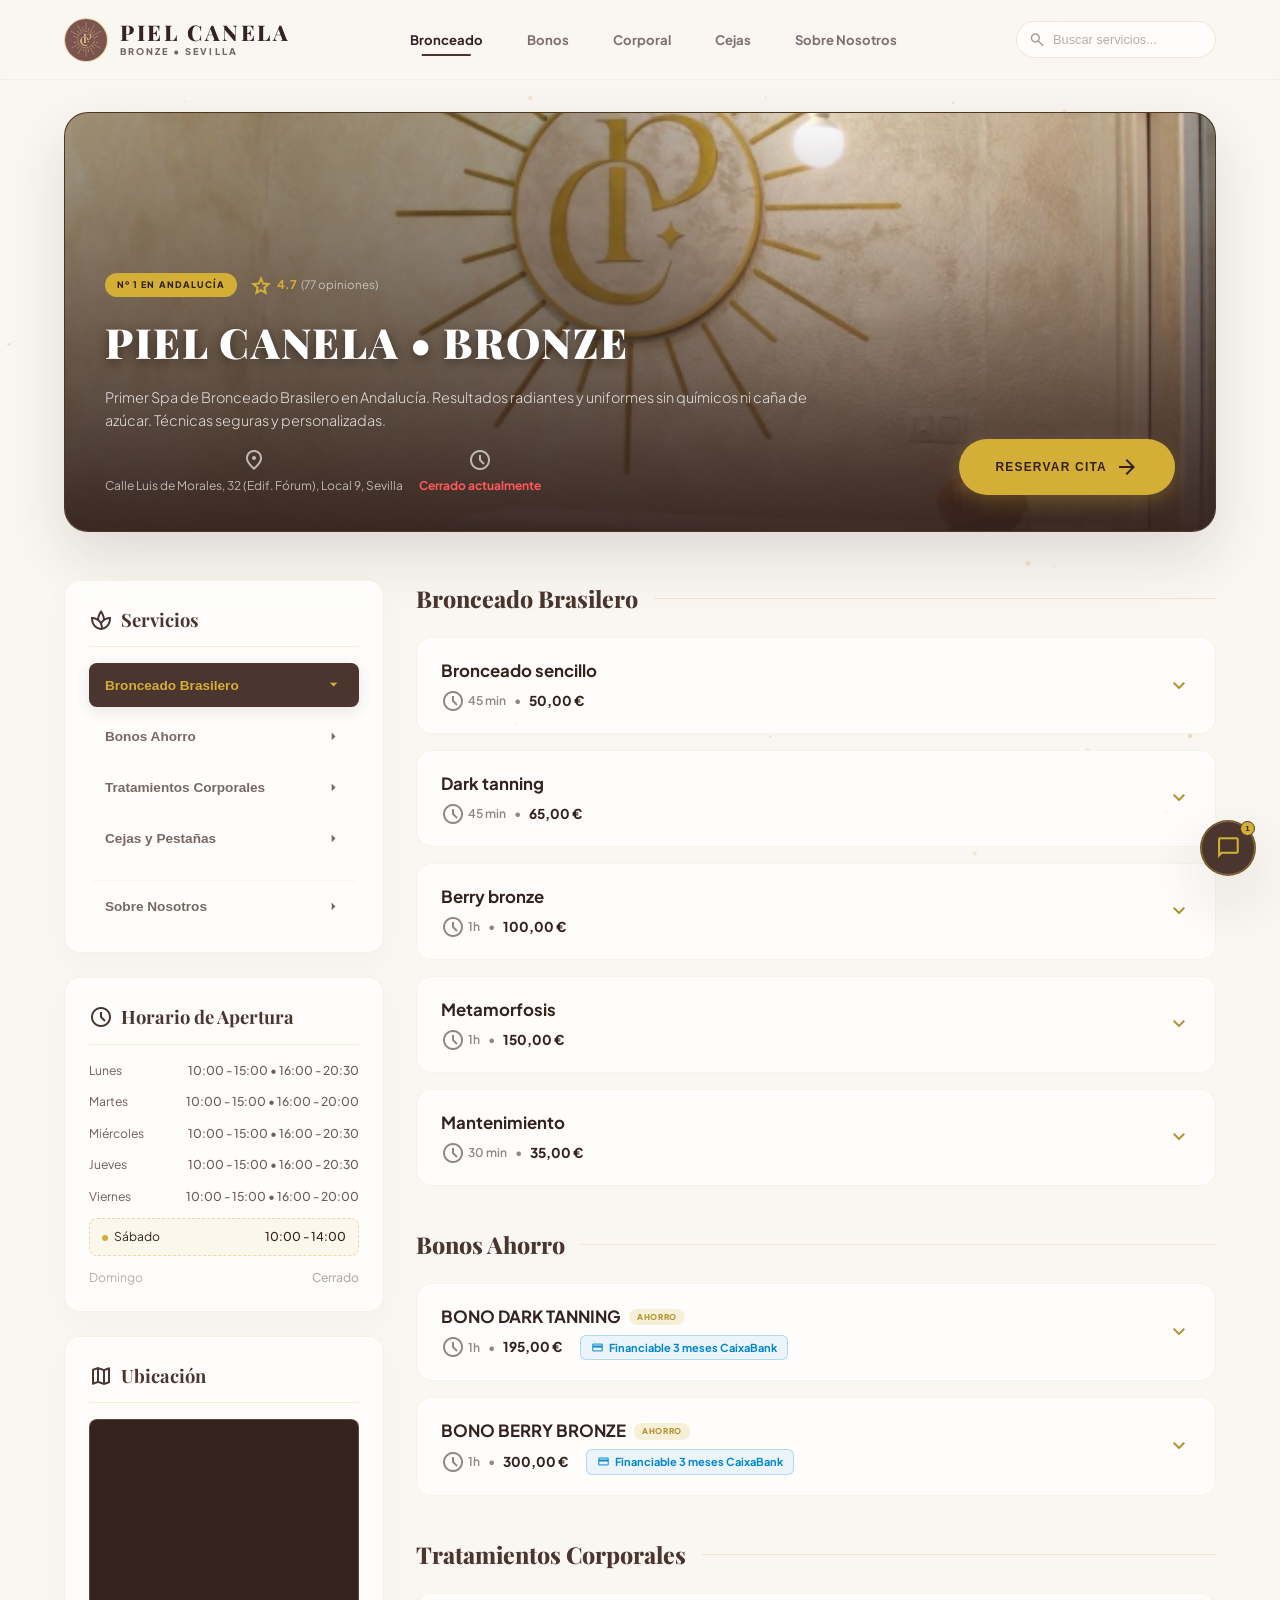
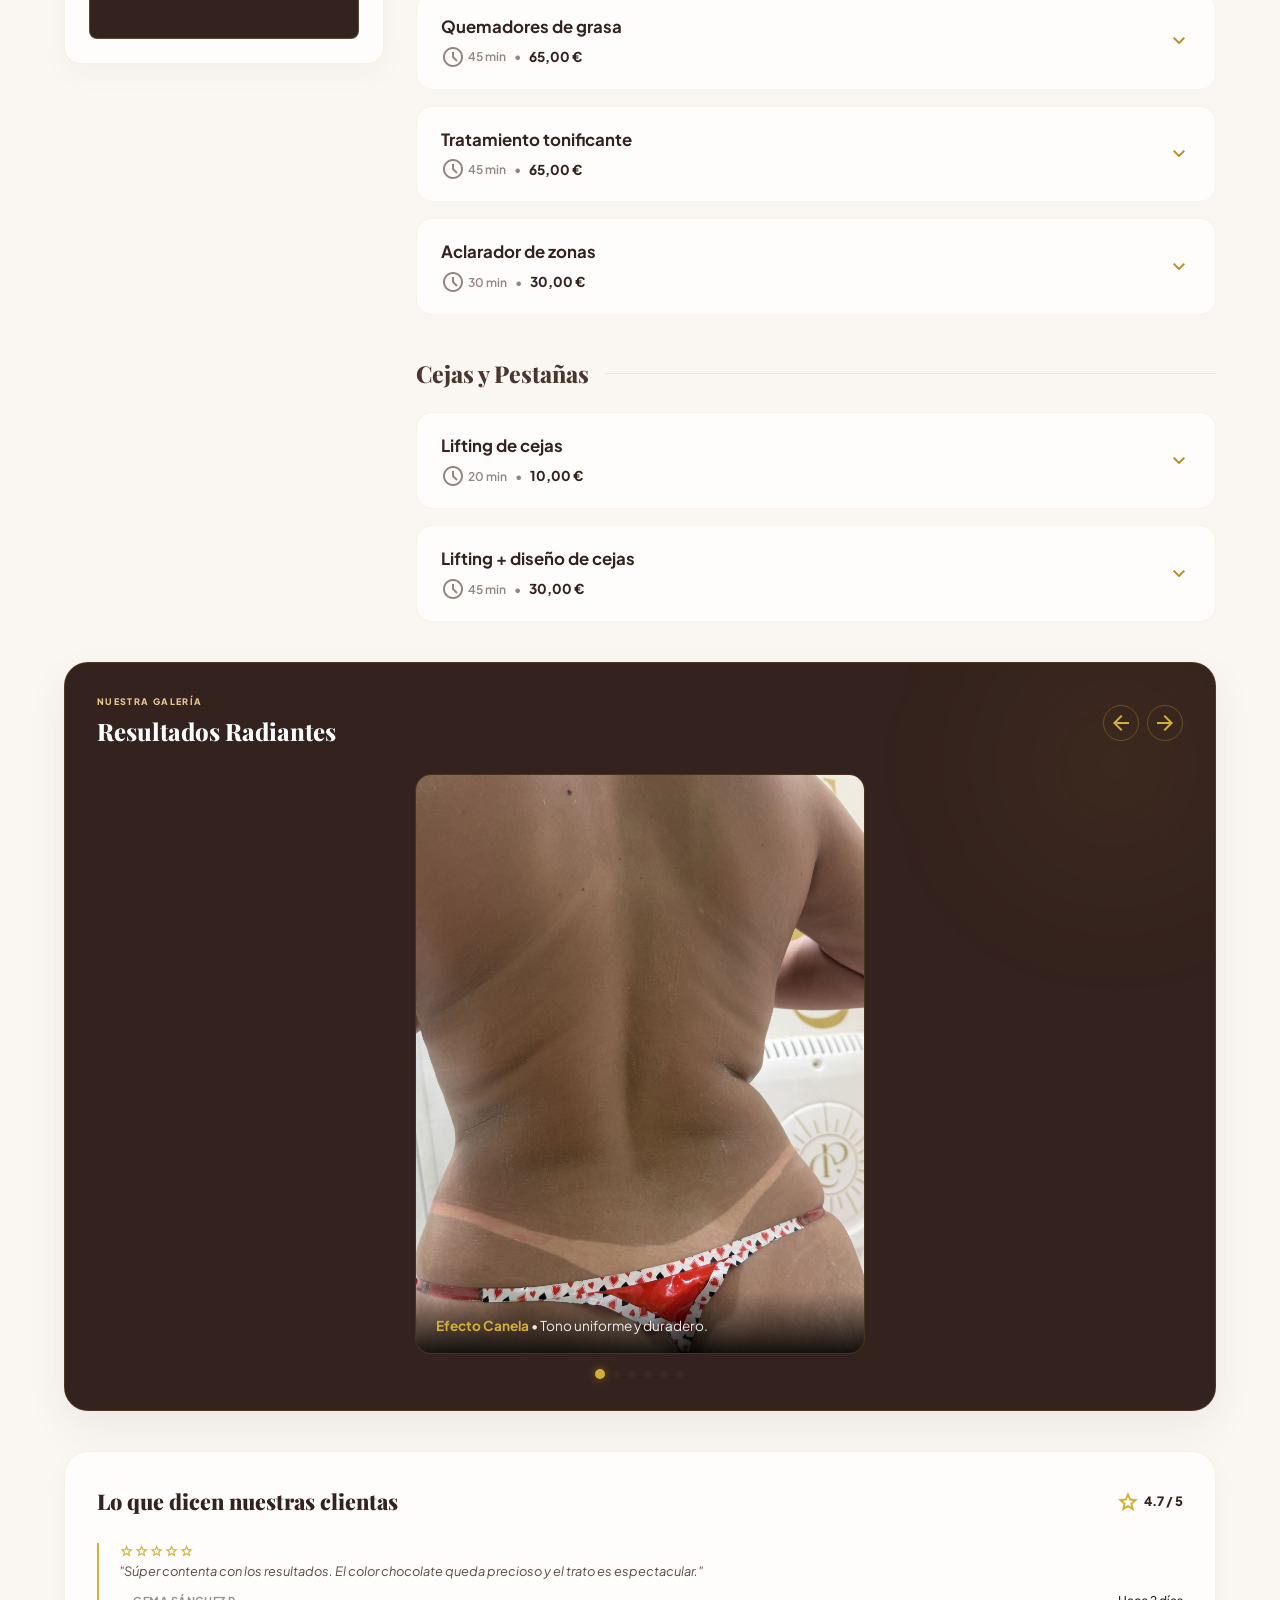
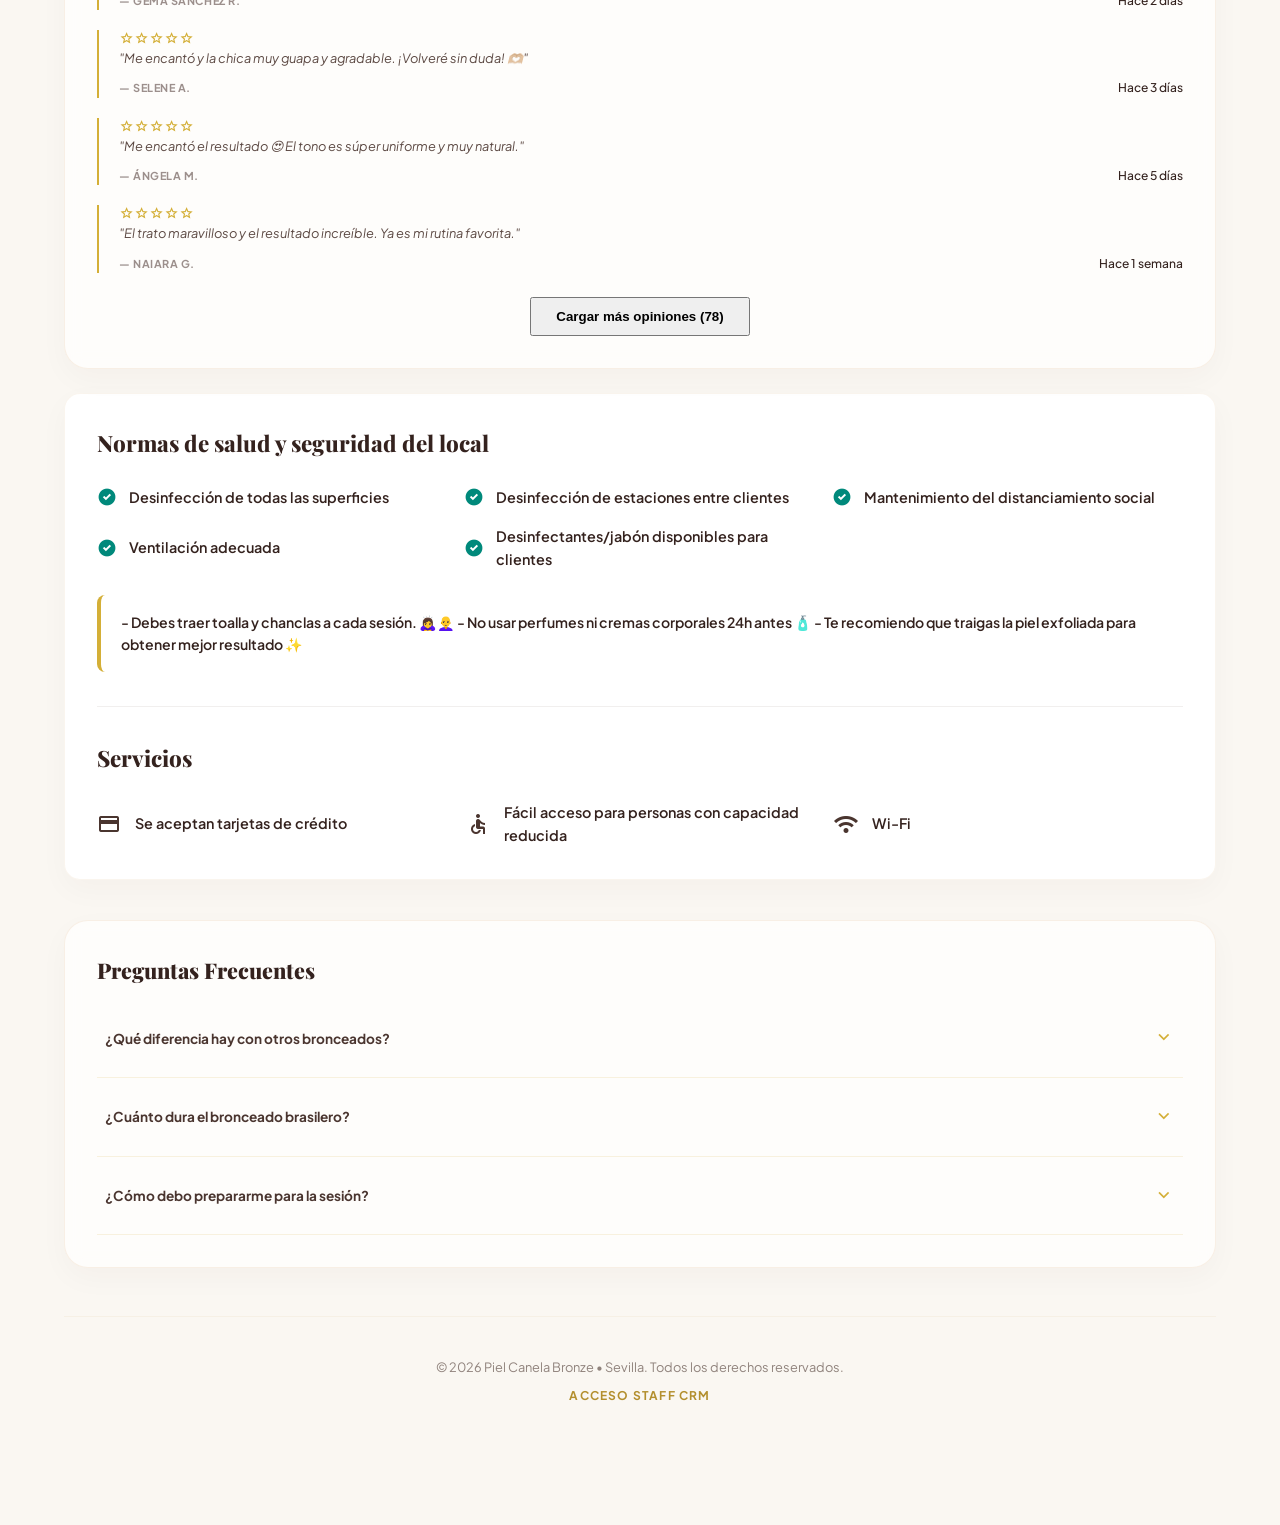
==== index.html @ daa4dabb "feat: implement premium calendar sync, promo validation, custom sepia map, crm analytics charts, and" ====
<!DOCTYPE html>
<html lang="es" class="scroll-smooth">
<head>
    <meta charset="utf-8"/>
    <meta name="viewport" content="width=device-width, initial-scale=1.0, maximum-scale=1.0, user-scalable=no"/>
    <title>PIEL CANELA BRONZE - Spa de Bronceado Brasilero en Sevilla</title>
    <meta name="description" content="Primer Spa de Bronceado Brasilero en Andalucía. Bronceado natural, uniforme y duradero sin colorantes ni caña de azúcar en Sevilla. Reserva online estilo Booksy."/>
    <link rel="icon" type="image/png" href="assets/favicon.png"/>
    
    <!-- Google Fonts -->
    <link rel="preconnect" href="https://fonts.googleapis.com">
    <link rel="preconnect" href="https://fonts.gstatic.com" crossorigin>
    <link href="https://fonts.googleapis.com/css2?family=Playfair+Display:ital,wght@0,400..900;1,400..900&family=Plus+Jakarta+Sans:wght@200..800&display=swap" rel="stylesheet">
    <link href="https://fonts.googleapis.com/css2?family=Material+Symbols+Outlined:opsz,wght,FILL,GRAD@20..48,100..700,0..1,-50..200&display=swap" rel="stylesheet"/>
    
    <!-- Custom Style Sheet -->
    <link rel="stylesheet" href="index.css?v=1.1.3"/>
</head>
<body class="loading-state">

    <!-- PRELOADER LOADER -->
    <div id="preloader" class="preloader">
        <div class="loader-logo-wrapper">
            <img src="assets/brand_logo.png" alt="Piel Canela Logo" class="loader-logo">
            <div class="loader-ping-ring"></div>
        </div>
        <h1 class="loader-title">PIEL CANELA</h1>
        <p class="loader-subtitle">Spa de Bronceado Brasilero</p>
    </div>

    <!-- INTERACTIVE PARTICLE CANVAS -->
    <canvas id="particle-canvas" class="particle-canvas"></canvas>

    <!-- HEADER / NAVIGATION -->
    <header class="app-header" id="main-header">
        <div class="header-container">
            <!-- Brand Logo & Name -->
            <a href="#" class="brand-logo-group">
                <div class="brand-logo-circle">
                    <img src="assets/brand_logo.png" alt="Logo" class="logo-img">
                </div>
                <div class="brand-text-wrapper">
                    <span class="brand-title">PIEL CANELA</span>
                    <span class="brand-subtitle">BRONZE &bull; SEVILLA</span>
                </div>
            </a>

            <!-- Categories Navbar Links -->
            <nav class="header-nav">
                <button class="header-nav-link active" data-category="bronceados">Bronceado</button>
                <button class="header-nav-link" data-category="bonos">Bonos</button>
                <button class="header-nav-link" data-category="corporales">Corporal</button>
                <button class="header-nav-link" data-category="cejas">Cejas</button>
                <button class="header-nav-link" id="about-us-link">Sobre Nosotros</button>
            </nav>

            <!-- Navigation Actions -->
            <div class="nav-actions">
                <!-- Search bar desktop -->
                <div class="search-wrapper">
                    <input type="text" id="search-services" placeholder="Buscar servicios..." class="search-input">
                    <span class="material-symbols-outlined search-icon">search</span>
                </div>
                

                
                <!-- Mobile Menu Trigger -->
                <button id="mobile-menu-trigger" class="btn-menu-toggle mobile-only">
                    <span class="material-symbols-outlined">menu</span>
                </button>
            </div>
        </div>
    </header>

    <!-- MAIN APP CONTAINER -->
    <main class="main-container">
        
        <!-- HERO / COVER AREA -->
        <section class="hero-banner">
            <div class="hero-gradient-overlay"></div>
            <div class="hero-img-wrapper">
                <img src="assets/hero_spa.jpg" alt="Interior del spa Piel Canela" class="hero-img" id="hero-img">
            </div>
            
            <div class="hero-content">
                <!-- Salon details -->
                <div class="hero-details">
                    <div class="hero-badges-row">
                        <span class="badge-award">Nº 1 en Andalucía</span>
                        <div class="hero-rating">
                            <span class="material-symbols-outlined icon-fill">star</span>
                            <span class="rating-value">4.7</span>
                            <span class="reviews-count">(77 opiniones)</span>
                        </div>
                    </div>
                    
                    <h2 class="hero-title">
                        PIEL CANELA &bull; BRONZE
                    </h2>
                    <p class="hero-subtext">
                        Primer Spa de Bronceado Brasilero en Andalucía. Resultados radiantes y uniformes sin químicos ni caña de azúcar. Técnicas seguras y personalizadas.
                    </p>
                    <div class="hero-meta-row">
                        <span class="meta-item">
                            <span class="material-symbols-outlined text-gold">location_on</span>
                            Calle Luis de Morales, 32 (Edif. Fórum), Local 9, Sevilla
                        </span>
                        <span class="meta-item">
                            <span class="material-symbols-outlined text-gold">schedule</span>
                            <span id="opening-status" class="opening-status">Consultando...</span>
                        </span>
                    </div>
                </div>
                
                <!-- Quick CTA button -->
                <div class="hero-cta-wrapper">
                    <button id="hero-cta-btn" class="magnetic-btn btn-primary">
                        Reservar Cita
                        <span class="material-symbols-outlined">arrow_forward</span>
                    </button>
                </div>
            </div>
        </section>

        <!-- BOOKING INTERFACE: TWO COLUMNS (SALON INFO & BOOKING WIDGET) -->
        <div class="layout-grid">
            
            <!-- LEFT COLUMN: CATEGORY SELECTOR & ABOUT -->
            <aside class="sidebar-column">
                
                <!-- Categories Card -->
                <div class="glass-card card-tilt" id="categories-nav-card">
                    <h3 class="card-title">
                        <span class="material-symbols-outlined text-gold">spa</span>
                        Servicios
                    </h3>
                    <nav class="category-nav" id="category-navigation">
                        <button class="category-btn active" data-category="bronceados">
                            Bronceado Brasilero
                            <span class="material-symbols-outlined arrow-icon">arrow_right</span>
                        </button>
                        <button class="category-btn" data-category="bonos">
                            Bonos Ahorro
                            <span class="material-symbols-outlined arrow-icon">arrow_right</span>
                        </button>
                        <button class="category-btn" data-category="corporales">
                            Tratamientos Corporales
                            <span class="material-symbols-outlined arrow-icon">arrow_right</span>
                        </button>
                        <button class="category-btn" data-category="cejas">
                            Cejas y Pestañas
                            <span class="material-symbols-outlined arrow-icon">arrow_right</span>
                        </button>
                        <button class="category-btn" id="about-us-sidebar-btn" style="margin-top: 12px; border-top: 1px solid rgba(223, 186, 140, 0.15); padding-top: 16px;">
                            Sobre Nosotros
                            <span class="material-symbols-outlined arrow-icon">arrow_right</span>
                        </button>
                    </nav>
                </div>

                <!-- Open Hours Card -->
                <div class="glass-card card-tilt">
                    <h3 class="card-title">
                        <span class="material-symbols-outlined text-gold">schedule</span>
                        Horario de Apertura
                    </h3>
                    <ul class="hours-list">
                        <li data-day="1">
                            <span class="day-name">Lunes</span>
                            <span class="hours-val">10:00 - 15:00 &bull; 16:00 - 20:30</span>
                        </li>
                        <li data-day="2">
                            <span class="day-name">Martes</span>
                            <span class="hours-val">10:00 - 15:00 &bull; 16:00 - 20:00</span>
                        </li>
                        <li data-day="3">
                            <span class="day-name">Miércoles</span>
                            <span class="hours-val">10:00 - 15:00 &bull; 16:00 - 20:30</span>
                        </li>
                        <li data-day="4">
                            <span class="day-name">Jueves</span>
                            <span class="hours-val">10:00 - 15:00 &bull; 16:00 - 20:30</span>
                        </li>
                        <li data-day="5">
                            <span class="day-name">Viernes</span>
                            <span class="hours-val">10:00 - 15:00 &bull; 16:00 - 20:00</span>
                        </li>
                        <li data-day="6">
                            <span class="day-name font-bold text-gold">Sábado</span>
                            <span class="hours-val font-bold text-gold">10:00 - 14:00</span>
                        </li>
                        <li data-day="0" class="closed-row">
                            <span class="day-name">Domingo</span>
                            <span class="hours-val">Cerrado</span>
                        </li>
                    </ul>
                </div>

                <!-- Info Map Card -->
                <div class="glass-card card-tilt">
                    <h3 class="card-title">
                        <span class="material-symbols-outlined text-gold">map</span>
                        Ubicación
                    </h3>
                    <div class="mock-map" style="padding: 0; overflow: hidden; position: relative; height: 220px; border-radius: var(--radius-sm);">
                        <iframe 
                            src="https://www.google.com/maps/embed?pb=!1m18!1m12!1m3!1d3170.1652431610444!2d-5.9754888846934445!3d37.383359999999996!2m3!1f0!2f0!3f0!3m2!1i1024!2i768!4f13.1!3m3!1m2!1s0xd12c1181283c749%3A0xb3de436603a11128!2sEdificio%20F%C3%B3rum!5e0!3m2!1ses!2ses!4v1686323450201!5m2!1ses!2ses" 
                            width="100%" 
                            height="100%" 
                            style="border:0; filter: grayscale(0.5) sepia(0.3) hue-rotate(345deg) saturate(1.2) contrast(1.05); transition: filter 0.3s ease; display: block;" 
                            allowfullscreen="" 
                            loading="lazy" 
                            referrerpolicy="no-referrer-when-downgrade">
                        </iframe>
                    </div>
                </div>
            </aside>

            <!-- RIGHT COLUMN: SERVICES & CATALOG LIST -->
            <section class="catalog-column">
                
                <!-- Search bar for Mobile -->
                <div class="mobile-search-wrapper">
                    <input type="text" id="search-services-mobile" placeholder="Buscar servicios..." class="search-input-mobile">
                    <span class="material-symbols-outlined search-icon-mobile">search</span>
                </div>

                <!-- Services Container -->
                <div id="services-catalog" class="services-catalog">
                    
                    <!-- CATEGORY: Bronceados -->
                    <div class="catalog-section" id="section-bronceados">
                        <h4 class="catalog-section-title">
                            Bronceado Brasilero
                            <span class="title-line"></span>
                        </h4>
                        <div class="services-grid">
                            
                            <!-- Service Item 1 -->
                            <div class="service-card card-tilt" data-name="bronceado sencillo" data-desc="servicio basico para un tono dorado natural">
                                <div class="service-card-header">
                                    <div class="service-info-header">
                                        <h5 class="service-name">Bronceado sencillo</h5>
                                        <div class="service-meta">
                                            <span class="duration-meta"><span class="material-symbols-outlined">schedule</span>45 min</span>
                                            <span class="meta-dot">&bull;</span>
                                            <span class="price-meta">50,00 €</span>
                                        </div>
                                    </div>
                                    <span class="material-symbols-outlined service-chevron">expand_more</span>
                                </div>
                                <div class="service-card-details">
                                    <div class="service-card-details-inner">
                                        <p class="service-desc">Servicio básico para lograr un tono dorado natural y uniforme desde la primera sesión.</p>
                                        <div class="details-grid-meta">
                                            <div class="meta-item">
                                                <span class="meta-label">Procedimiento</span>
                                                <span class="meta-value">Aplicación uniforme en cabina con aerógrafo de nuestra fórmula de bronceado brasilero clásico.</span>
                                            </div>
                                            <div class="meta-item">
                                                <span class="meta-label">Duración</span>
                                                <span class="meta-value">45 minutos en cabina</span>
                                            </div>
                                            <div class="meta-item">
                                                <span class="meta-label">Durabilidad</span>
                                                <span class="meta-value">De 7 a 10 días de duración con el cuidado adecuado de la piel.</span>
                                            </div>
                                        </div>
                                        <button class="book-service-btn" data-service-id="bronceado-sencillo" data-service-name="Bronceado sencillo" data-service-price="50.00" data-service-duration="45 min">
                                            Reservar Cita
                                        </button>
                                    </div>
                                </div>
                            </div>
                            
                            <!-- Service Item 2 -->
                            <div class="service-card card-tilt" data-name="dark tanning" data-desc="bronceado de alta intensidad para un tono chocolate mas marcado">
                                <div class="service-card-header">
                                    <div class="service-info-header">
                                        <h5 class="service-name">Dark tanning</h5>
                                        <div class="service-meta">
                                            <span class="duration-meta"><span class="material-symbols-outlined">schedule</span>45 min</span>
                                            <span class="meta-dot">&bull;</span>
                                            <span class="price-meta">65,00 €</span>
                                        </div>
                                    </div>
                                    <span class="material-symbols-outlined service-chevron">expand_more</span>
                                </div>
                                <div class="service-card-details">
                                    <div class="service-card-details-inner">
                                        <p class="service-desc">Bronceado de alta intensidad formulado para un tono chocolate profundo y duradero.</p>
                                        <div class="details-grid-meta">
                                            <div class="meta-item">
                                                <span class="meta-label">Procedimiento</span>
                                                <span class="meta-value">Exfoliación rápida y vaporización de loción ultra-oscura con pigmentos de alta intensidad para un tono marcado.</span>
                                            </div>
                                            <div class="meta-item">
                                                <span class="meta-label">Duración</span>
                                                <span class="meta-value">45 minutos en cabina</span>
                                            </div>
                                            <div class="meta-item">
                                                <span class="meta-label">Durabilidad</span>
                                                <span class="meta-value">De 10 a 12 días con una hidratación constante.</span>
                                            </div>
                                        </div>
                                        <button class="book-service-btn" data-service-id="dark-tanning" data-service-name="Dark tanning" data-service-price="65.00" data-service-duration="45 min">
                                            Reservar Cita
                                        </button>
                                    </div>
                                </div>
                            </div>

                            <!-- Service Item 3 -->
                            <div class="service-card card-tilt" data-name="berry bronze" data-desc="bronceado premium con efecto berry luminoso e hidratacion profunda">
                                <div class="service-card-header">
                                    <div class="service-info-header">
                                        <h5 class="service-name">Berry bronze</h5>
                                        <div class="service-meta">
                                            <span class="duration-meta"><span class="material-symbols-outlined">schedule</span>1h</span>
                                            <span class="meta-dot">&bull;</span>
                                            <span class="price-meta">100,00 €</span>
                                        </div>
                                    </div>
                                    <span class="material-symbols-outlined service-chevron">expand_more</span>
                                </div>
                                <div class="service-card-details">
                                    <div class="service-card-details-inner">
                                        <p class="service-desc">Bronceado premium enriquecido con efecto berry luminoso e hidratación profunda antienvejecimiento.</p>
                                        <div class="details-grid-meta">
                                            <div class="meta-item">
                                                <span class="meta-label">Procedimiento</span>
                                                <span class="meta-value">Vaporización de fórmula premium con infusión antioxidante de frutos rojos y ácido hialurónico para un brillo espectacular.</span>
                                            </div>
                                            <div class="meta-item">
                                                <span class="meta-label">Duración</span>
                                                <span class="meta-value">60 minutos en cabina</span>
                                            </div>
                                            <div class="meta-item">
                                                <span class="meta-label">Durabilidad</span>
                                                <span class="meta-value">De 10 a 14 días con un acabado luminoso y ultra hidratado.</span>
                                            </div>
                                        </div>
                                        <button class="book-service-btn" data-service-id="berry-bronze" data-service-name="Berry bronze" data-service-price="100.00" data-service-duration="1h">
                                            Reservar Cita
                                        </button>
                                    </div>
                                </div>
                            </div>

                            <!-- Service Item 4 -->
                            <div class="service-card card-tilt" data-name="metamorfosis" data-desc="el tratamiento mas completo para una transformacion total del bronceado brasilero">
                                <div class="service-card-header">
                                    <div class="service-info-header">
                                        <h5 class="service-name">Metamorfosis</h5>
                                        <div class="service-meta">
                                            <span class="duration-meta"><span class="material-symbols-outlined">schedule</span>1h</span>
                                            <span class="meta-dot">&bull;</span>
                                            <span class="price-meta">150,00 €</span>
                                        </div>
                                    </div>
                                    <span class="material-symbols-outlined service-chevron">expand_more</span>
                                </div>
                                <div class="service-card-details">
                                    <div class="service-card-details-inner">
                                        <p class="service-desc">El ritual más exclusivo y completo. Diseñado para una transformación total con exfoliación, hidratación y bronceado de lujo.</p>
                                        <div class="details-grid-meta">
                                            <div class="meta-item">
                                                <span class="meta-label">Procedimiento</span>
                                                <span class="meta-value">Ritual completo: exfoliación corporal profunda, aplicación de mascarilla nutritiva, masaje de hidratación e inducción de bronceado personalizado.</span>
                                            </div>
                                            <div class="meta-item">
                                                <span class="meta-label">Duración</span>
                                                <span class="meta-value">60 minutos en cabina</span>
                                            </div>
                                            <div class="meta-item">
                                                <span class="meta-label">Durabilidad</span>
                                                <span class="meta-value">Hasta 15 días con un tono excepcionalmente uniforme y natural.</span>
                                            </div>
                                        </div>
                                        <button class="book-service-btn" data-service-id="metamorfosis" data-service-name="Metamorfosis" data-service-price="150.00" data-service-duration="1h">
                                            Reservar Cita
                                        </button>
                                    </div>
                                </div>
                            </div>

                            <!-- Service Item 5 -->
                            <div class="service-card card-tilt" data-name="mantenimiento" data-desc="sesion expres para conservar tu tono ideal">
                                <div class="service-card-header">
                                    <div class="service-info-header">
                                        <h5 class="service-name">Mantenimiento</h5>
                                        <div class="service-meta">
                                            <span class="duration-meta"><span class="material-symbols-outlined">schedule</span>30 min</span>
                                            <span class="meta-dot">&bull;</span>
                                            <span class="price-meta">35,00 €</span>
                                        </div>
                                    </div>
                                    <span class="material-symbols-outlined service-chevron">expand_more</span>
                                </div>
                                <div class="service-card-details">
                                    <div class="service-card-details-inner">
                                        <p class="service-desc">Sesión exprés para prolongar, retocar y conservar tu tono ideal por más tiempo.</p>
                                        <div class="details-grid-meta">
                                            <div class="meta-item">
                                                <span class="meta-label">Procedimiento</span>
                                                <span class="meta-value">Sesión rápida localizada con aerógrafo en zonas que pierden intensidad antes (rostro, manos, escote).</span>
                                            </div>
                                            <div class="meta-item">
                                                <span class="meta-label">Duración</span>
                                                <span class="meta-value">30 minutos en cabina</span>
                                            </div>
                                            <div class="meta-item">
                                                <span class="meta-label">Durabilidad</span>
                                                <span class="meta-value">Extiende la vida útil de tu bronceado previo por 5 a 7 días más.</span>
                                            </div>
                                        </div>
                                        <button class="book-service-btn" data-service-id="mantenimiento" data-service-name="Mantenimiento" data-service-price="35.00" data-service-duration="30 min">
                                            Reservar Cita
                                        </button>
                                    </div>
                                </div>
                            </div>
                        </div>
                    </div>

                    <!-- CATEGORY: Bonos -->
                    <div class="catalog-section hidden" id="section-bonos">
                        <h4 class="catalog-section-title">
                            Bonos Ahorro
                            <span class="title-line"></span>
                        </h4>
                        <div class="services-grid">
                            <!-- Service Item 6 -->
                            <div class="service-card card-tilt" data-name="bono dark tanning" data-desc="pack de 3 sesiones de dark tanning">
                                <div class="service-card-header">
                                    <div class="service-info-header">
                                        <h5 class="service-name">
                                            BONO DARK TANNING
                                            <span class="promo-badge">Ahorro</span>
                                        </h5>
                                        <div class="service-meta">
                                            <span class="duration-meta"><span class="material-symbols-outlined">schedule</span>1h</span>
                                            <span class="meta-dot">&bull;</span>
                                            <span class="price-meta">195,00 €</span>
                                            <span class="financing-meta-badge"><span class="material-symbols-outlined" style="font-size: 13px;">credit_card</span> Financiable 3 meses CaixaBank</span>
                                        </div>
                                    </div>
                                    <span class="material-symbols-outlined service-chevron">expand_more</span>
                                </div>
                                <div class="service-card-details">
                                    <div class="service-card-details-inner">
                                        <p class="service-desc">Pack promocional de 3 sesiones completas de bronceado brasileño Dark Tanning. <strong>Financiable en 3 meses con CaixaBank.</strong></p>
                                        <div class="details-grid-meta">
                                            <div class="meta-item">
                                                <span class="meta-label">Procedimiento</span>
                                                <span class="meta-value">3 visitas de tratamiento completo Dark Tanning: vaporización y secado de la fórmula de alta intensidad.</span>
                                            </div>
                                            <div class="meta-item">
                                                <span class="meta-label">Duración</span>
                                                <span class="meta-value">3 sesiones de 60 minutos cada una</span>
                                            </div>
                                            <div class="meta-item">
                                                <span class="meta-label">Durabilidad</span>
                                                <span class="meta-value">Mantiene un color chocolate profundo continuo y uniforme a lo largo del mes.</span>
                                            </div>
                                        </div>
                                        <button class="book-service-btn" data-service-id="bono-dark-tanning" data-service-name="BONO DARK TANNING" data-service-price="195.00" data-service-duration="1h">
                                            Reservar Cita
                                        </button>
                                    </div>
                                </div>
                            </div>

                            <!-- Service Item 7 -->
                            <div class="service-card card-tilt" data-name="bono berry bronze" data-desc="pack de 3 sesiones de berry bronze">
                                <div class="service-card-header">
                                    <div class="service-info-header">
                                        <h5 class="service-name">
                                            BONO BERRY BRONZE
                                            <span class="promo-badge">Ahorro</span>
                                        </h5>
                                        <div class="service-meta">
                                            <span class="duration-meta"><span class="material-symbols-outlined">schedule</span>1h</span>
                                            <span class="meta-dot">&bull;</span>
                                            <span class="price-meta">300,00 €</span>
                                            <span class="financing-meta-badge"><span class="material-symbols-outlined" style="font-size: 13px;">credit_card</span> Financiable 3 meses CaixaBank</span>
                                        </div>
                                    </div>
                                    <span class="material-symbols-outlined service-chevron">expand_more</span>
                                </div>
                                <div class="service-card-details">
                                    <div class="service-card-details-inner">
                                        <p class="service-desc">Pack de ahorro con 3 sesiones completas del tratamiento premium Berry Bronze. <strong>Financiable en 3 meses con CaixaBank.</strong></p>
                                        <div class="details-grid-meta">
                                            <div class="meta-item">
                                                <span class="meta-label">Procedimiento</span>
                                                <span class="meta-value">3 visitas de la fórmula premium Berry Bronze con antioxidantes, brillo luminoso e hidratación intensa.</span>
                                            </div>
                                            <div class="meta-item">
                                                <span class="meta-label">Duración</span>
                                                <span class="meta-value">3 sesiones de 60 minutos cada una</span>
                                            </div>
                                            <div class="meta-item">
                                                <span class="meta-label">Durabilidad</span>
                                                <span class="meta-value">Color radiante, piel cuidada y bronceado impecable a largo plazo.</span>
                                            </div>
                                        </div>
                                        <button class="book-service-btn" data-service-id="bono-berry-bronze" data-service-name="BONO BERRY BRONZE" data-service-price="300.00" data-service-duration="1h">
                                            Reservar Cita
                                        </button>
                                    </div>
                                </div>
                            </div>
                        </div>
                    </div>

                    <!-- CATEGORY: Tratamientos Corporales -->
                    <div class="catalog-section hidden" id="section-corporales">
                        <h4 class="catalog-section-title">
                            Tratamientos Corporales
                            <span class="title-line"></span>
                        </h4>
                        <div class="services-grid">
                            <!-- Service Item 8 -->
                            <div class="service-card card-tilt" data-name="quemadores de grasa" data-desc="tratamiento corporal quemagrasa localizado">
                                <div class="service-card-header">
                                    <div class="service-info-header">
                                        <h5 class="service-name">Quemadores de grasa</h5>
                                        <div class="service-meta">
                                            <span class="duration-meta"><span class="material-symbols-outlined">schedule</span>45 min</span>
                                            <span class="meta-dot">&bull;</span>
                                            <span class="price-meta">65,00 €</span>
                                        </div>
                                    </div>
                                    <span class="material-symbols-outlined service-chevron">expand_more</span>
                                </div>
                                <div class="service-card-details">
                                    <div class="service-card-details-inner">
                                        <p class="service-desc">Tratamiento de estética corporal enfocado en activar la quema de grasa localizada.</p>
                                        <div class="details-grid-meta">
                                            <div class="meta-item">
                                                <span class="meta-label">Procedimiento</span>
                                                <span class="meta-value">Masaje reductor manual asistido por aparatología especializada y aplicación de envoltura lipolítica térmica.</span>
                                            </div>
                                            <div class="meta-item">
                                                <span class="meta-label">Duración</span>
                                                <span class="meta-value">45 minutos en cabina</span>
                                            </div>
                                            <div class="meta-item">
                                                <span class="meta-label">Durabilidad</span>
                                                <span class="meta-value">Resultados progresivos y duraderos acumulables con sesiones periódicas y buena hidratación.</span>
                                            </div>
                                        </div>
                                        <button class="book-service-btn" data-service-id="quemadores-grasa" data-service-name="Quemadores de grasa" data-service-price="65.00" data-service-duration="45 min">
                                            Reservar Cita
                                        </button>
                                    </div>
                                </div>
                            </div>

                            <!-- Service Item 9 -->
                            <div class="service-card card-tilt" data-name="tratamiento tonificante" data-desc="tonificacion intensiva de la piel">
                                <div class="service-card-header">
                                    <div class="service-info-header">
                                        <h5 class="service-name">Tratamiento tonificante</h5>
                                        <div class="service-meta">
                                            <span class="duration-meta"><span class="material-symbols-outlined">schedule</span>45 min</span>
                                            <span class="meta-dot">&bull;</span>
                                            <span class="price-meta">65,00 €</span>
                                        </div>
                                    </div>
                                    <span class="material-symbols-outlined service-chevron">expand_more</span>
                                </div>
                                <div class="service-card-details">
                                    <div class="service-card-details-inner">
                                        <p class="service-desc">Sesión de estimulación reafirmante corporal para aportar elasticidad y tono a la piel.</p>
                                        <div class="details-grid-meta">
                                            <div class="meta-item">
                                                <span class="meta-label">Procedimiento</span>
                                                <span class="meta-value">Estimulación reafirmante mediante masajes drenantes estimulantes y aplicación de geles con activos tensores.</span>
                                            </div>
                                            <div class="meta-item">
                                                <span class="meta-label">Duración</span>
                                                <span class="meta-value">45 minutos en cabina</span>
                                            </div>
                                            <div class="meta-item">
                                                <span class="meta-label">Durabilidad</span>
                                                <span class="meta-value">Efecto tensor inmediato, se recomienda tratamiento continuo para mejorar la firmeza a largo plazo.</span>
                                            </div>
                                        </div>
                                        <button class="book-service-btn" data-service-id="tratamiento-tonificante" data-service-name="Tratamiento tonificante" data-service-price="65.00" data-service-duration="45 min">
                                            Reservar Cita
                                        </button>
                                    </div>
                                </div>
                            </div>

                            <!-- Service Item 10 -->
                            <div class="service-card card-tilt" data-name="aclarador de zonas" data-desc="aclarado estetico de zonas intimas o axilas e ingles">
                                <div class="service-card-header">
                                    <div class="service-info-header">
                                        <h5 class="service-name">Aclarador de zonas</h5>
                                        <div class="service-meta">
                                            <span class="duration-meta"><span class="material-symbols-outlined">schedule</span>30 min</span>
                                            <span class="meta-dot">&bull;</span>
                                            <span class="price-meta">30,00 €</span>
                                        </div>
                                    </div>
                                    <span class="material-symbols-outlined service-chevron">expand_more</span>
                                </div>
                                <div class="service-card-details">
                                    <div class="service-card-details-inner">
                                        <p class="service-desc">Tratamiento estético despigmentante para aclarar zonas oscurecidas (axilas, ingles o zonas íntimas).</p>
                                        <div class="details-grid-meta">
                                            <div class="meta-item">
                                                <span class="meta-label">Procedimiento</span>
                                                <span class="meta-value">Peeling suave químico no invasivo adaptado a pieles sensibles, seguido de la aplicación de suero despigmentante.</span>
                                            </div>
                                            <div class="meta-item">
                                                <span class="meta-label">Duración</span>
                                                <span class="meta-value">30 minutos en cabina</span>
                                            </div>
                                            <div class="meta-item">
                                                <span class="meta-label">Durabilidad</span>
                                                <span class="meta-value">Aclarado progresivo de las zonas. Se aprecian cambios significativos a partir de la 3ra sesión.</span>
                                            </div>
                                        </div>
                                        <button class="book-service-btn" data-service-id="aclarador-zonas" data-service-name="Aclarador de zonas" data-service-price="30.00" data-service-duration="30 min">
                                            Reservar Cita
                                        </button>
                                    </div>
                                </div>
                            </div>
                        </div>
                    </div>

                    <!-- CATEGORY: Cejas -->
                    <div class="catalog-section hidden" id="section-cejas">
                        <h4 class="catalog-section-title">
                            Cejas y Pestañas
                            <span class="title-line"></span>
                        </h4>
                        <div class="services-grid">
                            <!-- Service Item 11 -->
                            <div class="service-card card-tilt" data-name="lifting de cejas" data-desc="lifting de cejas para mirada alzada">
                                <div class="service-card-header">
                                    <div class="service-info-header">
                                        <h5 class="service-name">Lifting de cejas</h5>
                                        <div class="service-meta">
                                            <span class="duration-meta"><span class="material-symbols-outlined">schedule</span>20 min</span>
                                            <span class="meta-dot">&bull;</span>
                                            <span class="price-meta">10,00 €</span>
                                        </div>
                                    </div>
                                    <span class="material-symbols-outlined service-chevron">expand_more</span>
                                </div>
                                <div class="service-card-details">
                                    <div class="service-card-details-inner">
                                        <p class="service-desc">Definición y peinado semipermanente de cejas para levantar y dar volumen a la mirada.</p>
                                        <div class="details-grid-meta">
                                            <div class="meta-item">
                                                <span class="meta-label">Procedimiento</span>
                                                <span class="meta-value">Peinado y laminado químico ultra suave para domar vellos rebeldes y fijarlos en dirección ascendente.</span>
                                            </div>
                                            <div class="meta-item">
                                                <span class="meta-label">Duración</span>
                                                <span class="meta-value">20 minutos</span>
                                            </div>
                                            <div class="meta-item">
                                                <span class="meta-label">Durabilidad</span>
                                                <span class="meta-value">Mantiene el vello de las cejas ordenado y definido durante 4 a 6 semanas.</span>
                                            </div>
                                        </div>
                                        <button class="book-service-btn" data-service-id="lifting-cejas" data-service-name="Lifting de cejas" data-service-price="10.00" data-service-duration="20 min">
                                            Reservar Cita
                                        </button>
                                    </div>
                                </div>
                            </div>

                            <!-- Service Item 12 -->
                            <div class="service-card card-tilt" data-name="lifting y diseno de cejas" data-desc="completo tratamiento de cejas con diseno">
                                <div class="service-card-header">
                                    <div class="service-info-header">
                                        <h5 class="service-name">Lifting + diseño de cejas</h5>
                                        <div class="service-meta">
                                            <span class="duration-meta"><span class="material-symbols-outlined">schedule</span>45 min</span>
                                            <span class="meta-dot">&bull;</span>
                                            <span class="price-meta">30,00 €</span>
                                        </div>
                                    </div>
                                    <span class="material-symbols-outlined service-chevron">expand_more</span>
                                </div>
                                <div class="service-card-details">
                                    <div class="service-card-details-inner">
                                        <p class="service-desc">Tratamiento completo: laminado/lifting, depilación de precisión y tinte para unas cejas perfectas.</p>
                                        <div class="details-grid-meta">
                                            <div class="meta-item">
                                                <span class="meta-label">Procedimiento</span>
                                                <span class="meta-value">Combinación de laminado/lifting de cejas, depilación de precisión con pinza e hilo, y tinte personalizado.</span>
                                            </div>
                                            <div class="meta-item">
                                                <span class="meta-label">Duración</span>
                                                <span class="meta-value">45 minutos</span>
                                            </div>
                                            <div class="meta-item">
                                                <span class="meta-label">Durabilidad</span>
                                                <span class="meta-value">Cejas tupidas, perfectamente esculpidas y teñidas durante 4 a 6 semanas.</span>
                                            </div>
                                        </div>
                                        <button class="book-service-btn" data-service-id="lifting-diseno-cejas" data-service-name="Lifting + diseño de cejas" data-service-price="30.00" data-service-duration="45 min">
                                            Reservar Cita
                                        </button>
                                    </div>
                                </div>
                            </div>
                        </div>
                    </div>
                </div>       </div>
                    </div>
                </div>

                <!-- GALLERY SECTION (Motionsites-style slider) -->
                <div class="gallery-wrapper-card">
                    <div class="gallery-glow-bg"></div>
                    <div class="gallery-header">
                        <div class="gallery-title-box">
                            <span class="gallery-tag">Nuestra Galería</span>
                            <h4 class="gallery-headline">Resultados Radiantes</h4>
                        </div>
                        <div class="gallery-nav-controls desktop-only">
                            <button id="gallery-prev" class="gallery-arrow"><span class="material-symbols-outlined">arrow_back</span></button>
                            <button id="gallery-next" class="gallery-arrow"><span class="material-symbols-outlined">arrow_forward</span></button>
                        </div>
                    </div>
                    
                    <div class="gallery-viewport" id="gallery-slider">
                        <div class="gallery-slide" style="background-image: url('assets/client_result1.jpg');" role="img" aria-label="Resultado de bronceado brasilero">
                            <div class="slide-caption">
                                <span class="caption-highlight">Efecto Canela</span> &bull; Tono uniforme y duradero.
                            </div>
                        </div>
                        <div class="gallery-slide" style="background-image: url('assets/client_result2.jpg');" role="img" aria-label="Resultado bronceado de clienta">
                            <div class="slide-caption">
                                <span class="caption-highlight">Bronceado Brasilero</span> &bull; Resultados inmediatos y naturales.
                            </div>
                        </div>
                        <div class="gallery-slide" style="background-image: url('assets/client_result3.jpg');" role="img" aria-label="Piel canela bronce glow">
                            <div class="slide-caption">
                                <span class="caption-highlight">Glow Canela</span> &bull; Brillo e hidratación profunda.
                            </div>
                        </div>
                        <div class="gallery-slide" style="background-image: url('assets/client_result4.jpg');" role="img" aria-label="Clienta de piel canela bronce">
                            <div class="slide-caption">
                                <span class="caption-highlight">Tono Dorado Intenso</span> &bull; Sin colorantes ni químicos.
                            </div>
                        </div>
                        <div class="gallery-slide" style="background-image: url('assets/client_result5.jpg');" role="img" aria-label="Marcas perfectas de bronceado">
                            <div class="slide-caption">
                                <span class="caption-highlight">Luz de Sol Natural</span> &bull; Marcas perfectas y tono uniforme.
                            </div>
                        </div>
                        <div class="gallery-slide" style="background-image: url('assets/client_result6.jpg');" role="img" aria-label="Piel canela bronce resultado">
                            <div class="slide-caption">
                                <span class="caption-highlight">Piel Canela Bronze</span> &bull; Tu tono ideal en Sevilla.
                            </div>
                        </div>
                    </div>
                    <!-- Gallery Dots Pagination -->
                    <div class="gallery-dots" id="gallery-dots">
                        <span class="gallery-dot active" data-index="0"></span>
                        <span class="gallery-dot" data-index="1"></span>
                        <span class="gallery-dot" data-index="2"></span>
                        <span class="gallery-dot" data-index="3"></span>
                        <span class="gallery-dot" data-index="4"></span>
                        <span class="gallery-dot" data-index="5"></span>
                    </div>
                </div>

                <!-- REAL REVIEWS SECTION -->
                <div class="reviews-wrapper-card">
                    <div class="reviews-header">
                        <h4 class="reviews-title">Lo que dicen nuestras clientas</h4>
                        <div class="reviews-badge">
                            <span class="material-symbols-outlined icon-fill">star</span>
                            <span class="badge-text">4.7 / 5</span>
                        </div>
                    </div>
                    
                    <div class="reviews-list" id="reviews-list">
                        <div class="review-item">
                            <div class="review-stars">
                                <span class="material-symbols-outlined icon-fill">star</span>
                                <span class="material-symbols-outlined icon-fill">star</span>
                                <span class="material-symbols-outlined icon-fill">star</span>
                                <span class="material-symbols-outlined icon-fill">star</span>
                                <span class="material-symbols-outlined icon-fill">star</span>
                            </div>
                            <p class="review-text">"Súper contenta con los resultados"</p>
                            <span class="review-author">— Gema Sánchez R.</span>
                        </div>
                        <div class="review-item">
                            <div class="review-stars">
                                <span class="material-symbols-outlined icon-fill">star</span>
                                <span class="material-symbols-outlined icon-fill">star</span>
                                <span class="material-symbols-outlined icon-fill">star</span>
                                <span class="material-symbols-outlined icon-fill">star</span>
                                <span class="material-symbols-outlined icon-fill">star</span>
                            </div>
                            <p class="review-text">"Me encantó y la chica muy guapa y agradable. ¡Volveré! 🫶🏼"</p>
                            <span class="review-author">— Selene A.</span>
                        </div>
                        <div class="review-item">
                            <div class="review-stars">
                                <span class="material-symbols-outlined icon-fill">star</span>
                                <span class="material-symbols-outlined icon-fill">star</span>
                                <span class="material-symbols-outlined icon-fill">star</span>
                                <span class="material-symbols-outlined icon-fill">star</span>
                                <span class="material-symbols-outlined icon-fill">star</span>
                            </div>
                            <p class="review-text">"Me encantó el resultado 😍"</p>
                            <span class="review-author">— Angela M.</span>
                        </div>
                    </div>
                    
                    <div class="reviews-actions" style="display: flex; justify-content: center; margin-top: 24px;">
                        <button type="button" class="btn-secondary" id="load-more-reviews-btn" style="padding: 10px 24px; font-weight: 700;">
                            Cargar más opiniones (78)
                        </button>
                    </div>
                </div>

                <!-- HEALTH AND SAFETY & AMENITIES SECTION -->
                <div class="rules-wrapper-card">
                    <h4 class="rules-title">Normas de salud y seguridad del local</h4>
                    <div class="rules-grid">
                        <div class="rule-item">
                            <span class="material-symbols-outlined rule-icon" style="color: #00897b;">check_circle</span>
                            <span>Desinfección de todas las superficies</span>
                        </div>
                        <div class="rule-item">
                            <span class="material-symbols-outlined rule-icon" style="color: #00897b;">check_circle</span>
                            <span>Desinfección de estaciones entre clientes</span>
                        </div>
                        <div class="rule-item">
                            <span class="material-symbols-outlined rule-icon" style="color: #00897b;">check_circle</span>
                            <span>Mantenimiento del distanciamiento social</span>
                        </div>
                        <div class="rule-item">
                            <span class="material-symbols-outlined rule-icon" style="color: #00897b;">check_circle</span>
                            <span>Ventilación adecuada</span>
                        </div>
                        <div class="rule-item">
                            <span class="material-symbols-outlined rule-icon" style="color: #00897b;">check_circle</span>
                            <span>Desinfectantes/jabón disponibles para clientes</span>
                        </div>
                    </div>
                    
                    <div class="rules-notice-box">
                        - Debes traer toalla y chanclas a cada sesión. 🙇‍♀️👩‍🦲 - No usar perfumes ni cremas corporales 24h antes 🧴 - Te recomiendo que traigas la piel exfoliada para obtener mejor resultado ✨
                    </div>

                    <div style="border-top: 1px solid rgba(74, 53, 47, 0.08); margin: 10px 0;"></div>

                    <h4 class="rules-title">Servicios</h4>
                    <div class="amenities-grid">
                        <div class="amenity-item">
                            <span class="material-symbols-outlined amenity-icon">credit_card</span>
                            <span>Se aceptan tarjetas de crédito</span>
                        </div>
                        <div class="amenity-item">
                            <span class="material-symbols-outlined amenity-icon">accessible</span>
                            <span>Fácil acceso para personas con capacidad reducida</span>
                        </div>
                        <div class="amenity-item">
                            <span class="material-symbols-outlined amenity-icon">wifi</span>
                            <span>Wi-Fi</span>
                        </div>
                    </div>
                </div>

                <!-- FAQ ACCORDION SECTION -->
                <div class="faq-wrapper-card">
                    <h4 class="faq-card-title">Preguntas Frecuentes</h4>
                    <div class="faq-accordion" id="faq-accordion">
                        <div class="faq-item">
                            <button type="button" class="faq-question-btn">
                                <span>¿Qué diferencia hay con otros bronceados?</span>
                                <span class="material-symbols-outlined faq-arrow">expand_more</span>
                            </button>
                            <div class="faq-content">
                                <p class="faq-answer">
                                    A diferencia del autobronceado químico o de caña de azúcar, nuestra técnica estimula el color natural de tu piel de manera segura, consiguiendo una tonalidad radiante, uniforme y sin manchas naranjas.
                                </p>
                            </div>
                        </div>
                        <div class="faq-item">
                            <button type="button" class="faq-question-btn">
                                <span>¿Cuánto dura el bronceado brasilero?</span>
                                <span class="material-symbols-outlined faq-arrow">expand_more</span>
                            </button>
                            <div class="faq-content">
                                <p class="faq-answer">
                                    Suele durar entre 2 y 3 semanas, dependiendo del tipo de piel y de los cuidados posteriores. Recomendamos hidratar mucho la piel diariamente y realizar sesiones de mantenimiento para conservarlo indefinidamente.
                                </p>
                            </div>
                        </div>
                        <div class="faq-item">
                            <button type="button" class="faq-question-btn">
                                <span>¿Cómo debo prepararme para la sesión?</span>
                                <span class="material-symbols-outlined faq-arrow">expand_more</span>
                            </button>
                            <div class="faq-content">
                                <p class="faq-answer">
                                    Recomendamos exfoliar tu cuerpo 24 horas antes de la sesión. El día de la cita acude con ropa cómoda y suelta de color oscuro, sin perfumes, aceites, desodorante ni maquillaje en la piel.
                                </p>
                            </div>
                        </div>
                </div>
            </section>
        </div>
        
        <!-- FOOTER WITH CRM LINK -->
        <footer class="app-footer" style="text-align: center; padding: 40px 20px; border-top: 1px solid rgba(223, 186, 140, 0.12); margin-top: 48px; width: 100%;">
            <div style="font-size: 0.8rem; color: rgba(74, 53, 47, 0.6); display: flex; flex-direction: column; gap: 8px; align-items: center;">
                <span>&copy; 2026 Piel Canela Bronze &bull; Sevilla. Todos los derechos reservados.</span>
                <a href="crm.html" style="color: var(--color-gold-dark); text-decoration: none; font-weight: 700; font-size: 0.75rem; text-transform: uppercase; letter-spacing: 0.1em; transition: opacity 0.2s;" onmouseover="this.style.opacity='0.7'" onmouseout="this.style.opacity='1'">
                    Acceso Staff CRM
                </a>
            </div>
        </footer>
    </main>

    <!-- STEP-BY-STEP BOOKING DRAWER / MODAL -->
    <div id="booking-modal" class="modal-wrapper">
        <div class="modal-overlay" id="modal-overlay"></div>
        
        <div class="modal-container" id="modal-container">
            <!-- Modal Header -->
            <div class="modal-header">
                <div class="modal-title-box">
                    <span class="modal-tag">Reserva tu cita</span>
                    <h4 id="modal-title-service" class="modal-title-service">Bronceado Sencillo</h4>
                </div>
                <button id="close-modal-btn" class="modal-close-btn">
                    <span class="material-symbols-outlined">close</span>
                </button>
            </div>

            <!-- Steps indicator -->
            <div class="modal-steps-indicator">
                <span id="step-indicator-1" class="step-label active">1. ESPECIALISTA</span>
                <span id="step-indicator-2" class="step-label">&bull; 2. FECHA Y HORA</span>
                <span id="step-indicator-3" class="step-label">&bull; 3. DATOS</span>
            </div>

            <!-- Modal Body (Steps Content) -->
            <div class="modal-body">
                
                <!-- STEP 1: SELECT SPECIALIST -->
                <div id="booking-step-1" class="modal-step-section active">
                    <h5 class="step-headline">Elige un profesional</h5>
                    <div class="specialist-list">
                        <div class="specialist-item active" data-specialist="cualquiera">
                            <div class="specialist-info">
                                <div class="specialist-avatar group-icon">
                                    <span class="material-symbols-outlined">group</span>
                                </div>
                                <div class="specialist-details">
                                    <span class="specialist-name">Cualquier profesional</span>
                                    <span class="specialist-role">Asignación automática y rápida</span>
                                </div>
                            </div>
                            <span class="material-symbols-outlined text-gold specialist-check">radio_button_checked</span>
                        </div>
                        <div class="specialist-item" data-specialist="Maria">
                            <div class="specialist-info">
                                <div class="specialist-avatar initials-avatar">M</div>
                                <div class="specialist-details">
                                    <span class="specialist-name">María</span>
                                    <span class="specialist-role">Especialista en Bronceado Brasilero</span>
                                </div>
                            </div>
                            <span class="material-symbols-outlined text-muted specialist-check">radio_button_unchecked</span>
                        </div>
                        <div class="specialist-item" data-specialist="Angelica">
                            <div class="specialist-info">
                                <div class="specialist-avatar initials-avatar">A</div>
                                <div class="specialist-details">
                                    <span class="specialist-name">Angélica</span>
                                    <span class="specialist-role">Diseñadora de Estética Corporal</span>
                                </div>
                            </div>
                            <span class="material-symbols-outlined text-muted specialist-check">radio_button_unchecked</span>
                        </div>
                    </div>
                </div>

                <!-- STEP 2: SELECT DATE & TIME -->
                <div id="booking-step-2" class="modal-step-section">
                    <h5 class="step-headline">Selecciona fecha y hora</h5>
                    
                    <!-- Calendar element -->
                    <div class="calendar-box">
                        <div class="calendar-header">
                            <button id="calendar-prev-month" class="cal-nav-btn"><span class="material-symbols-outlined">chevron_left</span></button>
                            <span id="calendar-month-year" class="cal-month-title">Junio 2026</span>
                            <button id="calendar-next-month" class="cal-nav-btn"><span class="material-symbols-outlined">chevron_right</span></button>
                        </div>
                        <div class="calendar-weekdays">
                            <span>L</span><span>M</span><span>M</span><span>J</span><span>V</span><span>S</span><span>D</span>
                        </div>
                        <div class="calendar-days-grid" id="calendar-days">
                            <!-- Dynamic days will be rendered here -->
                        </div>
                    </div>

                    <!-- Time slots area -->
                    <div class="time-slots-box">
                        <span class="time-slots-title">Turnos Disponibles</span>
                        <div class="time-slots-grid" id="time-slots-container">
                            <!-- Dynamic hours pills -->
                        </div>
                        <p id="no-slots-message" class="no-slots-alert">No hay horarios disponibles para esta fecha. Selecciona otro día.</p>
                    </div>
                </div>

                <!-- STEP 3: CLIENT DETAILS -->
                <div id="booking-step-3" class="modal-step-section">
                    <h5 class="step-headline">Tus datos de contacto</h5>
                    <form id="booking-form" class="booking-form">
                        <div class="form-group">
                            <label class="form-label" for="client-name">Nombre Completo *</label>
                            <input type="text" id="client-name" required class="form-input" placeholder="Ingresa tu nombre">
                        </div>
                        <div class="form-group">
                            <label class="form-label" for="client-phone">Teléfono Móvil *</label>
                            <input type="tel" id="client-phone" required class="form-input" placeholder="Ej: 600 000 000">
                        </div>
                        <div class="form-group">
                            <label class="form-label" for="client-email">Correo Electrónico *</label>
                            <input type="email" id="client-email" required class="form-input" placeholder="ejemplo@correo.com">
                        </div>
                        <div class="form-group">
                            <label class="form-label" for="client-notes">Notas (Opcional)</label>
                            <textarea id="client-notes" rows="2" class="form-textarea" placeholder="Alguna indicación o preferencia..."></textarea>
                        </div>
                        
                        <!-- Promo Code Section -->
                        <div class="promo-code-container" style="margin-top: 16px; padding-top: 16px; border-top: 1.5px dashed rgba(109, 76, 65, 0.15);">
                            <label class="form-label">¿Tienes un código de descuento?</label>
                            <div style="display: flex; gap: 8px; align-items: center;">
                                <input type="text" id="client-promo-code" class="form-input" placeholder="Ingresa código" style="text-transform: uppercase; flex-grow: 1; margin-bottom: 0;">
                                <button type="button" id="btn-apply-promo" class="btn-secondary" style="padding: 10px 16px; height: 42px; border-radius: var(--radius-sm); margin-top: 0; font-size: 0.8rem; font-weight: 700; flex-shrink: 0;">Aplicar</button>
                            </div>
                            <p id="promo-error" style="color: #ff5252; font-size: 0.75rem; margin-top: 4px; display: none;"></p>
                            <p id="promo-success" style="color: #25d366; font-size: 0.75rem; margin-top: 4px; display: none; font-weight: 600;"></p>
                        </div>

                        <!-- Price Summary Preview -->
                        <div id="booking-price-preview-box" style="margin-top: 12px; display: flex; justify-content: space-between; align-items: center; padding: 10px 12px; background: rgba(109, 76, 65, 0.05); border-radius: var(--radius-sm); font-size: 0.85rem;">
                            <span style="font-weight: 600; color: var(--color-chocolate-dark);">Total a pagar:</span>
                            <div>
                                <span id="booking-original-price-preview" style="text-decoration: line-through; color: var(--color-text-muted); margin-right: 6px; display: none;">-</span>
                                <span id="booking-price-preview" style="font-weight: 850; color: var(--color-gold-dark);">-</span>
                            </div>
                        </div>
                    </form>
                </div>

                <!-- STEP 4: BOOKING SUCCESS SCREEN -->
                <div id="booking-step-4" class="modal-step-section success-step">
                    <div class="success-icon-wrapper">
                        <span class="material-symbols-outlined success-icon">task_alt</span>
                    </div>
                    <div class="success-text-box">
                        <h4 class="success-title">¡Cita Confirmada!</h4>
                        <p class="success-desc">Tu reserva ha sido registrada correctamente. Te esperamos en la clínica. Guarda los detalles a continuación.</p>
                    </div>
                    
                    <div class="summary-receipt">
                        <div class="receipt-row"><span class="receipt-label">Servicio:</span><span class="receipt-val" id="summary-service">-</span></div>
                        <div class="receipt-row"><span class="receipt-label">Fecha:</span><span class="receipt-val" id="summary-date">-</span></div>
                        <div class="receipt-row"><span class="receipt-label">Hora:</span><span class="receipt-val" id="summary-time">-</span></div>
                        <div class="receipt-row"><span class="receipt-label">Profesional:</span><span class="receipt-val" id="summary-specialist">-</span></div>
                        <div class="receipt-row total-row"><span class="receipt-label">Precio:</span><span class="receipt-val" id="summary-price">-</span></div>
                    </div>

                    <!-- Calendar sync buttons -->
                    <div class="calendar-sync-box" style="margin-top: 20px; display: flex; flex-direction: column; gap: 10px; width: 100%;">
                        <span class="calendar-sync-title" style="font-size: 0.8rem; font-weight: 700; color: var(--color-chocolate-dark); text-transform: uppercase; letter-spacing: 0.05em; text-align: center; display: block;">Añadir a mi calendario</span>
                        <div class="calendar-buttons-row" style="display: flex; gap: 10px; justify-content: center; width: 100%;">
                            <a id="btn-add-google-cal" class="btn-calendar-sync" href="#" target="_blank" style="display: flex; align-items: center; gap: 8px; padding: 10px 16px; background-color: var(--color-white); border: 1.5px solid rgba(109, 76, 65, 0.15); border-radius: var(--radius-sm); color: var(--color-chocolate-dark); text-decoration: none; font-size: 0.85rem; font-weight: 700; transition: all 0.2s ease;">
                                <span class="material-symbols-outlined" style="color: #4285F4; font-size: 20px;">calendar_today</span>
                                Google Calendar
                            </a>
                            <button id="btn-download-ics" class="btn-calendar-sync" style="display: flex; align-items: center; gap: 8px; padding: 10px 16px; background-color: var(--color-white); border: 1.5px solid rgba(109, 76, 65, 0.15); border-radius: var(--radius-sm); color: var(--color-chocolate-dark); cursor: pointer; font-size: 0.85rem; font-weight: 700; transition: all 0.2s ease;">
                                <span class="material-symbols-outlined" style="color: #6d4c41; font-size: 20px;">download</span>
                                iCalendar (.ics)
                            </button>
                        </div>
                    </div>
                </div>

            </div>

            <!-- Modal Footer -->
            <div class="modal-footer" id="modal-footer">
                <button id="modal-back-btn" class="btn-back">Atrás</button>
                <button id="modal-next-btn" class="btn-next">Siguiente</button>
            </div>
        </div>
    </div>

    <!-- MY APPOINTMENTS SIDEBAR DRAWER -->
    <div id="appointments-drawer" class="drawer-wrapper">
        <div class="drawer-overlay" id="drawer-overlay"></div>
        <div class="drawer-container" id="drawer-container">
            <!-- Header -->
            <div class="drawer-header">
                <h4 class="drawer-title">Mis Citas</h4>
                <button id="close-drawer-btn" class="drawer-close-btn">
                    <span class="material-symbols-outlined">close</span>
                </button>
            </div>
            <!-- Body -->
            <div class="drawer-body" id="drawer-appointments-list">
                <!-- Bookings rendered in JavaScript -->
            </div>
            <!-- Empty state -->
            <div id="drawer-empty-state" class="drawer-empty-state">
                <span class="material-symbols-outlined empty-icon">event_busy</span>
                <span class="empty-title">No tienes citas programadas</span>
                <span class="empty-desc">¡Selecciona un tratamiento del catálogo para agendar!</span>
            </div>
        </div>
    </div>

    <!-- MOBILE MENU SIDEBAR DRAWER -->
    <div id="mobile-menu-drawer" class="drawer-wrapper">
        <div class="drawer-overlay" id="menu-drawer-overlay"></div>
        <div class="drawer-container" id="menu-drawer-container">
            <!-- Header -->
            <div class="drawer-header">
                <h4 class="drawer-title">Menú</h4>
                <button id="close-menu-drawer-btn" class="drawer-close-btn">
                    <span class="material-symbols-outlined">close</span>
                </button>
            </div>
            <!-- Body -->
            <div class="drawer-body">
                <nav class="mobile-drawer-nav">
                    <span class="drawer-section-title">Servicios</span>
                    <button class="mobile-drawer-nav-link" data-category="bronceados">
                        <span class="material-symbols-outlined">spa</span>
                        Bronceado Brasilero
                    </button>
                    <button class="mobile-drawer-nav-link" data-category="bonos">
                        <span class="material-symbols-outlined">local_activity</span>
                        Bonos Ahorro
                    </button>
                    <button class="mobile-drawer-nav-link" data-category="corporales">
                        <span class="material-symbols-outlined">accessibility_new</span>
                        Tratamientos Corporales
                    </button>
                    <button class="mobile-drawer-nav-link" data-category="cejas">
                        <span class="material-symbols-outlined">visibility</span>
                        Cejas y Pestañas
                    </button>
                    <button class="mobile-drawer-nav-link" id="mobile-about-us-link">
                        <span class="material-symbols-outlined">info</span>
                        Sobre Nosotros
                    </button>

                </nav>
            </div>
        </div>
    </div>

    <!-- PERSISTENT CONVERSION CHATBOT ("Canela AI") -->
    <div id="chatbot-wrapper" class="chatbot-wrapper">
        <!-- Floating chat window -->
        <div id="chat-window" class="chat-window">
            
            <!-- Chat Header -->
            <div class="chat-header">
                <div class="bot-profile">
                    <div class="bot-avatar-box">
                        <img src="assets/brand_logo.png" alt="Bot Logo" class="bot-avatar-img">
                        <span class="status-indicator-online"></span>
                    </div>
                    <div class="bot-info">
                        <span class="bot-name">Canela AI</span>
                        <span class="bot-tagline">Asistente de Reservas</span>
                    </div>
                </div>
                <!-- Controls -->
                <button id="close-chat-btn" class="chat-close-btn">
                    <span class="material-symbols-outlined">close</span>
                </button>
            </div>

            <!-- Chat Messages Log -->
            <div class="chat-messages" id="chat-messages-log">
                <!-- Welcome Message from Canela -->
                <div class="chat-bubble-row message-in">
                    <div class="chat-avatar">C</div>
                    <div class="chat-text">
                        ¡Hola! 🌞 Soy Canela, asistente virtual de **Piel Canela Bronze**. ¿Lista para conseguir un bronceado espectacular? 🤎
                        <br><br>
                        ¿En qué te puedo ayudar hoy? Elige una opción rápida o escribe tu consulta.
                    </div>
                </div>
            </div>

            <!-- Chat Quick Replies Options -->
            <div class="chat-quick-replies" id="chat-quick-replies">
                <button class="chat-reply-pill" data-action="recomendar">Recomendar bronceado 🤎</button>
                <button class="chat-reply-pill" data-action="preparar">¿Cómo me preparo? 🧖‍♀️</button>
                <button class="chat-reply-pill" data-action="donde">¿Dónde están? 📍</button>
                <button class="chat-reply-pill" data-action="reservar">Reservar una cita 📅</button>
            </div>

            <!-- Chat Input Area -->
            <div class="chat-input-area">
                <input type="text" id="chat-input-field" placeholder="Escribe tu mensaje..." class="chat-input-box">
                <button id="send-chat-btn" class="chat-send-btn">
                    <span class="material-symbols-outlined">send</span>
                </button>
            </div>
        </div>

        <!-- Chat Trigger Bubble -->
        <button id="chat-trigger-btn" class="chat-trigger-btn magnetic-btn">
            <!-- Pulsing outer ring -->
            <span class="ping-ring"></span>
            
            <span class="material-symbols-outlined trigger-icon" id="chat-trigger-icon">chat_bubble</span>
            
            <!-- Unread notification indicator dot -->
            <span class="notification-dot">1</span>
        </button>
    </div>

    <!-- ABOUT US MODAL -->
    <div id="about-modal" class="modal-wrapper">
        <div class="modal-overlay" id="about-modal-overlay"></div>
        <div class="about-modal-container" id="about-modal-container">
            <button id="close-about-btn" class="modal-close-btn">
                <span class="material-symbols-outlined">close</span>
            </button>
            <div class="about-modal-content">
                <!-- Video Container -->
                <div class="about-video-box">
                    <video id="about-video" class="about-video" playsinline controls loop preload="none">
                        <source src="videos/presentacion.mp4" type="video/mp4">
                        Tu navegador no soporta el elemento de video.
                    </video>
                </div>
                <!-- Text Container -->
                <div class="about-text-box">
                    <h3 class="about-title">Sobre Nosotros</h3>
                    <p class="about-desc">
                        Bienvenida a <strong>Piel Canela Bronze</strong>, el primer Spa de Bronceado Brasilero en Andalucía. 
                        Nuestra pasión es ofrecerte un tono dorado espectacular y uniforme utilizando técnicas exclusivas, seguras y personalizadas.
                    </p>
                    <p class="about-desc">
                        En nuestro espacio en Nervión, Sevilla, nos enfocamos en cuidar tu piel sin el uso de colorantes químicos ni caña de azúcar, garantizando una hidratación profunda y un brillo natural desde la primera sesión.
                    </p>
                    <div class="about-features">
                        <div class="about-feature-item">
                            <span class="material-symbols-outlined">verified</span>
                            <span>Bronceado 100% natural y uniforme</span>
                        </div>
                        <div class="about-feature-item">
                            <span class="material-symbols-outlined">spa</span>
                            <span>Cuidado e hidratación profunda de la piel</span>
                        </div>
                        <div class="about-feature-item">
                            <span class="material-symbols-outlined">workspace_premium</span>
                            <span>Especialistas certificados en Sevilla</span>
                        </div>
                    </div>
                </div>
            </div>
        </div>
    </div>

    <!-- Core Scripts -->
    <script src="app.js?v=1.1.3"></script>
</body>
</html>
---- index.css ----
/* PIEL CANELA BRONZE - BESPOKE PREMIUM STYLESHEET */

/* ----------------------------------------------------
   1. DESIGN SYSTEM VARIABLES & RESET
   ---------------------------------------------------- */
:root {
    /* Color System */
    --color-cream: #FAF7F2;
    --color-white: #FFFFFF;
    --color-gold: #D4AF37;
    --color-gold-light: #E8C595;
    --color-gold-dark: #B38F2E;
    --color-chocolate: #4A352F;
    --color-chocolate-light: #634B44;
    --color-chocolate-dark: #34221E;
    --color-muted: rgba(74, 53, 47, 0.2);
    
    /* Typography */
    --font-serif: 'Playfair Display', Georgia, serif;
    --font-sans: 'Plus Jakarta Sans', system-ui, -apple-system, sans-serif;
    
    /* Shadows */
    --shadow-soft: 0 10px 30px rgba(52, 34, 30, 0.03);
    --shadow-medium: 0 16px 40px rgba(52, 34, 30, 0.07);
    --shadow-heavy: 0 24px 60px rgba(52, 34, 30, 0.14);
    
    /* Border Radii */
    --radius-sm: 8px;
    --radius-md: 16px;
    --radius-lg: 24px;
    --radius-full: 9999px;
    
    /* Transitions */
    --transition-smooth: all 0.4s cubic-bezier(0.25, 0.8, 0.25, 1);
    --transition-quick: all 0.2s cubic-bezier(0.25, 0.46, 0.45, 0.94);
}

*, *::before, *::after {
    box-sizing: border-box;
    margin: 0;
    padding: 0;
}

html, body {
    width: 100%;
    min-height: 100vh;
    background-color: var(--color-cream);
    color: var(--color-chocolate-dark);
    font-family: var(--font-sans);
    line-height: 1.6;
    overflow-x: hidden;
}

body.loading-state {
    overflow: hidden;
}

/* ----------------------------------------------------
   2. PRELOADER LOADING SCREEN
   ---------------------------------------------------- */
.preloader {
    position: fixed;
    inset: 0;
    width: 100%;
    height: 100%;
    background-color: var(--color-chocolate-dark);
    z-index: 9999;
    display: flex;
    flex-direction: column;
    align-items: center;
    justify-content: center;
    transition: opacity 0.8s cubic-bezier(0.25, 1, 0.5, 1), visibility 0.8s;
}

.preloader-hidden {
    opacity: 0;
    visibility: hidden;
    pointer-events: none;
}

.loader-logo-wrapper {
    position: relative;
    width: 120px;
    height: 120px;
    margin-bottom: 24px;
    display: flex;
    align-items: center;
    justify-content: center;
}

.loader-logo {
    width: 100px;
    height: 100px;
    object-fit: contain;
    border-radius: 50%;
    animation: rotateSun 12s linear infinite, breatheSun 2.5s ease-in-out infinite;
}

.loader-ping-ring {
    position: absolute;
    inset: 0;
    border-radius: 50%;
    border: 2px solid rgba(212, 175, 55, 0.3);
    animation: pingRing 2.5s cubic-bezier(0.1, 0.8, 0.3, 1) infinite;
}

.loader-title {
    font-family: var(--font-serif);
    font-size: 2.2rem;
    font-weight: 900;
    letter-spacing: 0.18em;
    color: var(--color-gold);
    margin-bottom: 6px;
    text-align: center;
}

.loader-subtitle {
    font-size: 0.7rem;
    font-weight: 700;
    text-transform: uppercase;
    letter-spacing: 0.25em;
    color: rgba(232, 197, 149, 0.7);
    text-align: center;
}

@keyframes rotateSun {
    from { transform: rotate(0deg); }
    to { transform: rotate(360deg); }
}
@keyframes breatheSun {
    0%, 100% { opacity: 0.85; transform: scale(0.96); }
    50% { opacity: 1; transform: scale(1.04); }
}
@keyframes pingRing {
    70%, 100% { transform: scale(1.4); opacity: 0; }
}

/* ----------------------------------------------------
   3. BACKGROUND CANVAS & SCROLLBAR
   ---------------------------------------------------- */
.particle-canvas {
    position: fixed;
    inset: 0;
    width: 100%;
    height: 100%;
    pointer-events: none;
    z-index: 0;
}

::-webkit-scrollbar {
    width: 8px;
}
::-webkit-scrollbar-track {
    background: var(--color-cream);
}
::-webkit-scrollbar-thumb {
    background: var(--color-gold-light);
    border-radius: var(--radius-full);
}
::-webkit-scrollbar-thumb:hover {
    background: var(--color-gold);
}

/* ----------------------------------------------------
   4. APP HEADER & NAVIGATION
   ---------------------------------------------------- */
.app-header {
    position: fixed;
    top: 0;
    left: 0;
    width: 100%;
    height: 80px;
    z-index: 1000;
    display: flex;
    align-items: center;
    border-bottom: 1px solid rgba(223, 186, 140, 0.15);
    background-color: rgba(250, 247, 242, 0.7);
    backdrop-filter: blur(16px);
    transition: var(--transition-smooth);
}

.header-container {
    width: 100%;
    max-width: 1200px;
    margin: 0 auto;
    padding: 0 24px;
    display: flex;
    justify-content: space-between;
    align-items: center;
}

.brand-logo-group {
    display: flex;
    align-items: center;
    gap: 12px;
    text-decoration: none;
}

.brand-logo-circle {
    width: 44px;
    height: 44px;
    border-radius: 50%;
    overflow: hidden;
    border: 1.5px solid rgba(212, 175, 55, 0.5);
    transition: var(--transition-quick);
}

.logo-img {
    width: 100%;
    height: 100%;
    object-fit: cover;
}

.brand-text-wrapper {
    display: flex;
    flex-direction: column;
}

.brand-title {
    font-family: var(--font-serif);
    font-size: 1.35rem;
    font-weight: 800;
    letter-spacing: 0.12em;
    color: var(--color-chocolate-dark);
    line-height: 1.2;
}

.brand-subtitle {
    font-size: 0.58rem;
    font-weight: 800;
    text-transform: uppercase;
    letter-spacing: 0.22em;
    color: rgba(74, 53, 47, 0.75);
    margin-top: -2px;
}

/* Header Categories Navigation Links */
.header-nav {
    display: flex;
    align-items: center;
    gap: 20px;
    margin-left: 24px;
    margin-right: 24px;
}

.header-nav-link {
    background: transparent;
    border: none;
    outline: none;
    font-family: var(--font-sans);
    font-size: 0.82rem;
    font-weight: 700;
    color: rgba(74, 53, 47, 0.7);
    cursor: pointer;
    padding: 6px 12px;
    border-radius: var(--radius-sm);
    position: relative;
    transition: var(--transition-quick);
}

.header-nav-link::after {
    content: '';
    position: absolute;
    bottom: -2px;
    left: 50%;
    width: 0;
    height: 2px;
    background-color: var(--color-chocolate);
    transition: var(--transition-quick);
    transform: translateX(-50%);
}

.header-nav-link:hover {
    color: var(--color-chocolate-dark);
}

.header-nav-link:hover::after,
.header-nav-link.active::after {
    width: 50%;
}

.header-nav-link.active {
    color: var(--color-chocolate-dark);
}

/* Scrolled Header Nav link overrides */
.app-header.scrolled .header-nav-link {
    color: rgba(255, 255, 255, 0.7);
}

.app-header.scrolled .header-nav-link::after {
    background-color: var(--color-gold);
}

.app-header.scrolled .header-nav-link:hover {
    color: var(--color-gold-light);
}

.app-header.scrolled .header-nav-link.active {
    color: var(--color-gold);
}

@media (max-width: 768px) {
    .header-nav {
        display: none;
    }
}

.nav-actions {
    display: flex;
    align-items: center;
    gap: 16px;
}

.search-wrapper {
    position: relative;
}

.search-input {
    background-color: rgba(255, 255, 255, 0.65);
    border: 1px solid rgba(223, 186, 140, 0.35);
    color: var(--color-chocolate-dark);
    font-size: 0.8rem;
    padding: 10px 16px 10px 36px;
    border-radius: var(--radius-full);
    width: 200px;
    outline: none;
    transition: var(--transition-quick);
}

.search-input::placeholder {
    color: rgba(74, 53, 47, 0.4);
}

.search-input:focus {
    width: 280px;
    border-color: var(--color-gold);
    background-color: var(--color-white);
    box-shadow: 0 0 15px rgba(212, 175, 55, 0.12);
}

.search-icon {
    position: absolute;
    left: 12px;
    top: 50%;
    transform: translateY(-50%);
    font-size: 1.15rem;
    color: rgba(74, 53, 47, 0.5);
    pointer-events: none;
}

.btn-bookings {
    display: flex;
    align-items: center;
    gap: 8px;
    border: 1.5px solid rgba(212, 175, 55, 0.4);
    background-color: rgba(74, 53, 47, 0.03);
    color: var(--color-chocolate);
    font-size: 0.72rem;
    font-weight: 700;
    text-transform: uppercase;
    letter-spacing: 0.08em;
    padding: 9px 20px;
    border-radius: var(--radius-full);
    cursor: pointer;
    transition: var(--transition-quick);
}

.btn-bookings:hover {
    background-color: var(--color-chocolate);
    color: var(--color-gold-light);
    border-color: var(--color-chocolate);
    box-shadow: 0 4px 15px rgba(74, 53, 47, 0.15);
}

.booking-badge {
    display: none;
    align-items: center;
    justify-content: center;
    background-color: var(--color-gold);
    color: var(--color-chocolate-dark);
    font-size: 9px;
    font-weight: 800;
    width: 18px;
    height: 18px;
    border-radius: 50%;
    margin-left: 2px;
}

/* Scrolled Header State */
.app-header.scrolled {
    height: 70px;
    background-color: rgba(52, 34, 30, 0.95);
    border-bottom: 1.5px solid rgba(212, 175, 55, 0.25);
    box-shadow: 0 6px 25px rgba(0, 0, 0, 0.15);
}

.app-header.scrolled .brand-title {
    color: var(--color-gold-light);
}

.app-header.scrolled .brand-subtitle {
    color: rgba(232, 197, 149, 0.7);
}

.app-header.scrolled .search-input {
    background-color: rgba(255, 255, 255, 0.1);
    border-color: rgba(223, 186, 140, 0.2);
    color: var(--color-white);
}

.app-header.scrolled .search-input::placeholder {
    color: rgba(255, 255, 255, 0.4);
}

.app-header.scrolled .search-input:focus {
    background-color: rgba(255, 255, 255, 0.15);
    border-color: var(--color-gold);
}

.app-header.scrolled .search-icon {
    color: rgba(255, 255, 255, 0.4);
}

.app-header.scrolled .btn-bookings {
    color: var(--color-gold-light);
    border-color: rgba(212, 175, 55, 0.3);
    background-color: rgba(255, 255, 255, 0.04);
}

.app-header.scrolled .btn-bookings:hover {
    background-color: var(--color-gold);
    color: var(--color-chocolate-dark);
    border-color: var(--color-gold);
}

/* ----------------------------------------------------
   5. HERO BANNER SECTION
   ---------------------------------------------------- */
.main-container {
    width: 100%;
    max-width: 1200px;
    margin: 0 auto;
    padding: 112px 24px 80px 24px;
    position: relative;
    z-index: 10;
}

.hero-banner {
    position: relative;
    width: 100%;
    height: 420px;
    border-radius: var(--radius-lg);
    overflow: hidden;
    box-shadow: var(--shadow-heavy);
    border: 1px solid rgba(212, 175, 55, 0.15);
    margin-bottom: 48px;
    background-color: var(--color-chocolate-dark);
}

.hero-img-wrapper {
    width: 100%;
    height: 100%;
}

.hero-img {
    width: 100%;
    height: 100%;
    object-fit: cover;
    transform: scale(1.02);
    transition: transform 1.2s cubic-bezier(0.25, 0.8, 0.25, 1);
}

.hero-banner:hover .hero-img {
    transform: scale(1);
}

.hero-gradient-overlay {
    position: absolute;
    inset: 0;
    background: linear-gradient(to top, rgba(52, 34, 30, 0.95) 0%, rgba(52, 34, 30, 0.45) 50%, transparent 100%);
    z-index: 5;
}

.hero-content {
    position: absolute;
    bottom: 0;
    left: 0;
    width: 100%;
    padding: 36px 40px;
    z-index: 10;
    display: flex;
    justify-content: space-between;
    align-items: flex-end;
    gap: 32px;
}

.hero-details {
    color: var(--color-white);
    max-width: 720px;
}

.hero-badges-row {
    display: flex;
    align-items: center;
    gap: 12px;
    margin-bottom: 12px;
}

.badge-award {
    background-color: var(--color-gold);
    color: var(--color-chocolate-dark);
    font-size: 9px;
    font-weight: 800;
    text-transform: uppercase;
    letter-spacing: 0.12em;
    padding: 5px 12px;
    border-radius: var(--radius-full);
}

.hero-rating {
    display: flex;
    align-items: center;
    gap: 4px;
    color: var(--color-gold);
}

.rating-value {
    font-size: 0.75rem;
    font-weight: 700;
}

.reviews-count {
    font-size: 0.72rem;
    color: rgba(255, 255, 255, 0.6);
}

.hero-title {
    font-family: var(--font-serif);
    font-size: 2.6rem;
    font-weight: 900;
    letter-spacing: 0.04em;
    margin-bottom: 10px;
    text-shadow: 0 3px 12px rgba(0, 0, 0, 0.45);
}

.hero-subtext {
    font-size: 0.9rem;
    font-weight: 300;
    color: rgba(255, 255, 255, 0.82);
    line-height: 1.6;
    margin-bottom: 16px;
}

.hero-meta-row {
    display: flex;
    flex-wrap: wrap;
    gap: 16px;
    font-size: 0.75rem;
    color: rgba(255, 255, 255, 0.65);
}

.meta-item {
    display: flex;
    align-items: center;
    gap: 6px;
}

.opening-status {
    font-weight: 700;
}
.opening-status.open {
    color: #55c759;
}
.opening-status.closed {
    color: #ff5959;
}

.hero-cta-wrapper {
    flex-shrink: 0;
}

.btn-primary {
    display: inline-flex;
    align-items: center;
    gap: 8px;
    border: none;
    outline: none;
    background-color: var(--color-gold);
    color: var(--color-chocolate-dark);
    font-size: 0.75rem;
    font-weight: 800;
    text-transform: uppercase;
    letter-spacing: 0.1em;
    padding: 16px 36px;
    border-radius: var(--radius-full);
    cursor: pointer;
    box-shadow: 0 6px 20px rgba(212, 175, 55, 0.28);
    transition: var(--transition-quick);
}

.btn-primary:hover {
    background-color: var(--color-gold-light);
    box-shadow: 0 8px 24px rgba(212, 175, 55, 0.4);
    transform: translateY(-2px);
}

/* ----------------------------------------------------
   6. MAIN LAYOUT GRID
   ---------------------------------------------------- */
.layout-grid {
    display: grid;
    grid-template-columns: 320px 1fr;
    gap: 32px;
    align-items: start;
}

.sidebar-column {
    display: flex;
    flex-direction: column;
}

.catalog-column {
    display: flex;
    flex-direction: column;
}

.glass-card {
    background-color: rgba(255, 255, 255, 0.75);
    backdrop-filter: blur(12px);
    border: 1px solid rgba(223, 186, 140, 0.2);
    border-radius: var(--radius-md);
    padding: 24px;
    margin-bottom: 24px;
    box-shadow: var(--shadow-soft);
    position: relative;
    overflow: hidden;
}

.card-title {
    font-family: var(--font-serif);
    font-size: 1.15rem;
    font-weight: 700;
    color: var(--color-chocolate);
    display: flex;
    align-items: center;
    gap: 8px;
    border-bottom: 1px solid rgba(212, 175, 55, 0.2);
    padding-bottom: 12px;
    margin-bottom: 16px;
}

/* Category selectors */
.category-nav {
    display: flex;
    flex-direction: column;
    gap: 8px;
}

.category-btn {
    text-align: left;
    background: transparent;
    border: none;
    outline: none;
    font-size: 0.85rem;
    font-weight: 600;
    color: rgba(74, 53, 47, 0.75);
    padding: 12px 16px;
    border-radius: var(--radius-sm);
    cursor: pointer;
    display: flex;
    justify-content: space-between;
    align-items: center;
    transition: var(--transition-quick);
}

.category-btn:hover {
    background-color: rgba(74, 53, 47, 0.04);
    color: var(--color-chocolate-dark);
    padding-left: 20px;
}

.category-btn.active {
    background-color: var(--color-chocolate);
    color: var(--color-gold) !important;
    font-weight: 700;
    box-shadow: 0 4px 15px rgba(74, 53, 47, 0.12);
}

.category-btn .arrow-icon {
    font-size: 1.2rem;
    transition: transform 0.3s ease;
}

.category-btn.active .arrow-icon {
    transform: rotate(90deg);
}

/* Hours List */
.hours-list {
    list-style: none;
    display: flex;
    flex-direction: column;
    gap: 12px;
    font-size: 0.76rem;
}

.hours-list li {
    display: flex;
    justify-content: space-between;
    align-items: center;
    color: rgba(74, 53, 47, 0.8);
}

.hours-val {
    font-weight: 500;
}

.current-day-row {
    background-color: rgba(212, 175, 55, 0.08);
    border: 1px dashed rgba(212, 175, 55, 0.4);
    border-radius: var(--radius-sm);
    padding: 8px 12px;
    color: var(--color-chocolate-dark) !important;
}

.ping-dot {
    display: inline-block;
    width: 6px;
    height: 6px;
    border-radius: 50%;
    background-color: var(--color-gold);
    margin-right: 6px;
    animation: simplePulse 1.8s infinite;
}

@keyframes simplePulse {
    0%, 100% { opacity: 0.5; }
    50% { opacity: 1; }
}

.closed-row {
    opacity: 0.5;
}

/* Map widget */
.mock-map {
    height: 160px;
    border-radius: var(--radius-sm);
    overflow: hidden;
    border: 1px solid rgba(223, 186, 140, 0.25);
    background-color: var(--color-chocolate-dark);
    position: relative;
}

.map-inner-content {
    position: absolute;
    inset: 0;
    display: flex;
    flex-direction: column;
    align-items: center;
    justify-content: center;
    padding: 16px;
    text-align: center;
    z-index: 10;
}

.map-pin {
    font-size: 2.2rem;
    color: var(--color-gold);
    animation: bouncePin 2s infinite ease-in-out;
}

@keyframes bouncePin {
    0%, 100% { transform: translateY(0); }
    50% { transform: translateY(-8px); }
}

.map-title {
    color: var(--color-white);
    font-size: 0.8rem;
    font-weight: 700;
    margin-top: 4px;
}

.map-subtitle {
    color: rgba(255, 255, 255, 0.6);
    font-size: 0.68rem;
    margin-top: 2px;
}

.map-link {
    background-color: var(--color-gold);
    color: var(--color-chocolate-dark);
    font-size: 0.68rem;
    font-weight: 800;
    text-transform: uppercase;
    text-decoration: none;
    padding: 6px 16px;
    border-radius: var(--radius-full);
    margin-top: 10px;
    transition: var(--transition-quick);
}

.map-link:hover {
    background-color: var(--color-gold-light);
}

.map-grid-bg {
    position: absolute;
    inset: 0;
    opacity: 0.15;
    background-image: radial-gradient(var(--color-gold-light) 1px, transparent 1px);
    background-size: 16px 16px;
    z-index: 1;
}

/* Mobile Search */
.mobile-search-wrapper {
    display: none;
    position: relative;
    width: 100%;
    margin-bottom: 24px;
}

.search-input-mobile {
    width: 100%;
    background-color: var(--color-white);
    border: 1px solid rgba(223, 186, 140, 0.35);
    padding: 12px 16px 12px 40px;
    border-radius: var(--radius-full);
    font-size: 0.85rem;
    outline: none;
    color: var(--color-chocolate-dark);
}

.search-icon-mobile {
    position: absolute;
    left: 14px;
    top: 50%;
    transform: translateY(-50%);
    color: rgba(74, 53, 47, 0.5);
}

/* ----------------------------------------------------
   7. SERVICES CATALOG
   ---------------------------------------------------- */
.services-catalog {
    display: flex;
    flex-direction: column;
    gap: 40px;
}

.catalog-section {
    scroll-margin-top: 110px; /* Offset to prevent overlap with the fixed header */
}

.catalog-section-title {
    font-family: var(--font-serif);
    font-size: 1.45rem;
    font-weight: 800;
    color: var(--color-chocolate);
    margin-bottom: 20px;
    display: flex;
    align-items: center;
    gap: 16px;
}

.title-line {
    height: 1px;
    background-color: rgba(212, 175, 55, 0.25);
    flex-grow: 1;
}

.services-grid {
    display: flex;
    flex-direction: column;
    gap: 16px;
}

.service-card {
    background-color: rgba(255, 255, 255, 0.75);
    border: 1px solid rgba(223, 186, 140, 0.18);
    border-radius: var(--radius-md);
    padding: 0;
    display: flex;
    flex-direction: column;
    align-items: stretch;
    gap: 0;
    transition: var(--transition-quick);
    overflow: hidden;
}

.service-card-header {
    display: flex;
    justify-content: space-between;
    align-items: center;
    padding: 20px 24px;
    gap: 24px;
    width: 100%;
    cursor: pointer;
    user-select: none;
    transition: background-color var(--transition-quick);
}

.service-card-header:hover {
    background-color: rgba(223, 186, 140, 0.04);
}

.service-info-header {
    display: flex;
    flex-direction: column;
    gap: 4px;
    flex-grow: 1;
}

.service-chevron {
    color: var(--color-gold-dark);
    transition: transform 0.3s cubic-bezier(0.4, 0, 0.2, 1);
    font-size: 1.5rem;
}

.service-card.active .service-chevron {
    transform: rotate(180deg);
}

.service-card-details {
    max-height: 0;
    opacity: 0;
    overflow: hidden;
    transition: max-height 0.35s cubic-bezier(0.4, 0, 0.2, 1), opacity 0.35s ease, padding 0.35s ease;
    padding: 0 24px;
}

.service-card.active .service-card-details {
    max-height: 600px;
    opacity: 1;
    padding: 0 24px 24px 24px;
    border-top: 1px dashed rgba(223, 186, 140, 0.15);
}

.service-card-details-inner {
    display: flex;
    flex-direction: column;
    padding-top: 16px;
}

.details-grid-meta {
    display: grid;
    grid-template-columns: repeat(3, 1fr);
    gap: 16px;
    margin: 16px 0;
    padding: 16px;
    background: rgba(223, 186, 140, 0.05);
    border-radius: var(--radius-sm);
    border: 1px solid rgba(223, 186, 140, 0.1);
}

.meta-item {
    display: flex;
    flex-direction: column;
    gap: 4px;
}

.meta-label {
    font-size: 0.7rem;
    font-weight: 750;
    text-transform: uppercase;
    letter-spacing: 0.05em;
    color: var(--color-gold-dark);
}

.meta-value {
    font-size: 0.8rem;
    color: var(--color-chocolate-dark);
    font-weight: 400;
    line-height: 1.4;
}

.service-card:hover {
    border-color: rgba(212, 175, 55, 0.35);
    background-color: var(--color-white);
    box-shadow: var(--shadow-medium);
}

.service-info {
    display: flex;
    flex-direction: column;
    gap: 4px;
    flex-grow: 1;
}

.service-name {
    font-size: 1.05rem;
    font-weight: 700;
    color: var(--color-chocolate-dark);
    display: flex;
    align-items: center;
    gap: 8px;
}

.promo-badge {
    background-color: rgba(212, 175, 55, 0.18);
    color: var(--color-gold-dark);
    font-size: 8px;
    font-weight: 800;
    text-transform: uppercase;
    letter-spacing: 0.08em;
    padding: 2px 8px;
    border-radius: var(--radius-sm);
}

.service-meta {
    display: flex;
    align-items: center;
    gap: 8px;
    font-size: 0.75rem;
    color: rgba(74, 53, 47, 0.6);
    font-weight: 600;
}

.duration-meta {
    display: flex;
    align-items: center;
    gap: 3px;
}

.price-meta {
    font-weight: 750;
    color: var(--color-chocolate-dark);
    font-size: 0.85rem;
}

.service-desc {
    font-size: 0.75rem;
    font-weight: 300;
    color: rgba(74, 53, 47, 0.85);
    line-height: 1.5;
    margin-top: 2px;
}

.book-service-btn {
    background-color: var(--color-chocolate);
    color: var(--color-gold-light);
    border: none;
    outline: none;
    font-size: 0.72rem;
    font-weight: 700;
    text-transform: uppercase;
    letter-spacing: 0.08em;
    padding: 12px 24px;
    border-radius: var(--radius-full);
    cursor: pointer;
    transition: var(--transition-quick);
    flex-shrink: 0;
}

.book-service-btn:hover {
    background-color: var(--color-gold);
    color: var(--color-chocolate-dark);
    box-shadow: 0 4px 15px rgba(212, 175, 55, 0.3);
}

/* ----------------------------------------------------
   8. MOTIONSITES STYLE PORTFOLIO CAROUSEL
   ---------------------------------------------------- */
.gallery-wrapper-card {
    background-color: var(--color-chocolate-dark);
    color: var(--color-white);
    border-radius: var(--radius-lg);
    padding: 32px;
    border: 1px solid rgba(212, 175, 55, 0.15);
    position: relative;
    overflow: hidden;
    margin-top: 40px;
    box-shadow: var(--shadow-medium);
}

.gallery-glow-bg {
    position: absolute;
    top: 0;
    right: 0;
    width: 200px;
    height: 200px;
    background-color: rgba(212, 175, 55, 0.08);
    border-radius: 50%;
    filter: blur(80px);
    pointer-events: none;
}

.gallery-header {
    display: flex;
    justify-content: space-between;
    align-items: center;
    margin-bottom: 24px;
    position: relative;
    z-index: 5;
}

.gallery-title-box {
    display: flex;
    flex-direction: column;
}

.gallery-tag {
    color: var(--color-gold-light);
    font-size: 9px;
    font-weight: 800;
    text-transform: uppercase;
    letter-spacing: 0.15em;
}

.gallery-headline {
    font-family: var(--font-serif);
    font-size: 1.5rem;
    font-weight: 800;
    margin-top: 2px;
}

.gallery-nav-controls {
    display: flex;
    gap: 8px;
}

.gallery-arrow {
    width: 36px;
    height: 36px;
    border-radius: 50%;
    background: transparent;
    border: 1px solid rgba(212, 175, 55, 0.3);
    color: var(--color-gold);
    cursor: pointer;
    display: flex;
    align-items: center;
    justify-content: center;
    transition: var(--transition-quick);
}

.gallery-arrow:hover {
    border-color: var(--color-gold);
    background-color: rgba(212, 175, 55, 0.1);
}

.gallery-viewport {
    border-radius: var(--radius-md);
    overflow-x: auto;
    overflow-y: hidden;
    display: flex; /* Horizontal slide alignment directly in the viewport */
    scroll-snap-type: x mandatory;
    scroll-behavior: smooth;
    -webkit-overflow-scrolling: touch;
    width: 100%;
    height: 580px;
    position: relative;
    border: 1px solid rgba(212, 175, 55, 0.12);
    background-color: var(--color-chocolate-dark);
    max-width: 450px;
    margin: 0 auto;
    -ms-overflow-style: none;  /* IE and Edge */
    scrollbar-width: none;  /* Firefox */
    touch-action: pan-x; /* Allow native horizontal swipe, vertical swipe scrolls page */
}

.gallery-viewport::-webkit-scrollbar {
    display: none; /* Chrome, Safari and Opera */
}

@media (max-width: 768px) {
    .gallery-viewport {
        height: 500px;
        max-width: 100%;
    }
}

.gallery-slide {
    flex: 0 0 100%;
    width: 100%;
    height: 100%;
    position: relative;
    scroll-snap-align: start;
    touch-action: pan-x;
    background-size: cover;
    background-position: center;
    background-repeat: no-repeat;
    background-color: var(--color-chocolate-dark);
    -webkit-user-drag: none;
    user-select: none;
}

/* Gallery Dots Pagination */
.gallery-dots {
    display: flex;
    justify-content: center;
    gap: 8px;
    margin-top: 16px;
}

.gallery-dot {
    width: 8px;
    height: 8px;
    border-radius: 50%;
    background-color: rgba(74, 53, 47, 0.25);
    cursor: pointer;
    transition: all 0.3s ease;
}

.gallery-dot.active {
    background-color: var(--color-gold);
    transform: scale(1.25);
    box-shadow: 0 0 8px rgba(212, 175, 55, 0.5);
}

.slide-caption {
    position: absolute;
    bottom: 0;
    left: 0;
    width: 100%;
    padding: 24px 20px 16px 20px;
    background: linear-gradient(to top, rgba(0,0,0,0.85) 0%, transparent 100%);
    color: rgba(255,255,255,0.9);
    font-size: 0.85rem;
}

.caption-highlight {
    color: var(--color-gold);
    font-weight: 700;
}

/* ----------------------------------------------------
   9. REVIEWS & FAQS ACCORDIONS
   ---------------------------------------------------- */
.reviews-wrapper-card {
    background-color: rgba(255, 255, 255, 0.7);
    backdrop-filter: blur(8px);
    border: 1px solid rgba(223, 186, 140, 0.2);
    border-radius: var(--radius-lg);
    padding: 32px;
    margin-top: 40px;
    box-shadow: var(--shadow-soft);
}

.reviews-header {
    display: flex;
    justify-content: space-between;
    align-items: center;
    margin-bottom: 24px;
}

.reviews-title {
    font-family: var(--font-serif);
    font-size: 1.35rem;
    font-weight: 850;
    color: var(--color-chocolate-dark);
}

.reviews-badge {
    display: flex;
    align-items: center;
    gap: 4px;
    color: var(--color-gold);
}

.badge-text {
    font-weight: 800;
    font-size: 0.8rem;
    color: var(--color-chocolate-dark);
}

.reviews-list {
    display: flex;
    flex-direction: column;
    gap: 20px;
}

.review-item {
    border-left: 2.5px solid var(--color-gold);
    padding-left: 20px;
    display: flex;
    flex-direction: column;
    gap: 4px;
}

.review-stars {
    display: flex;
    color: var(--color-gold);
}

.review-stars .material-symbols-outlined {
    font-size: 0.95rem;
}

.review-text {
    font-size: 0.8rem;
    font-style: italic;
    color: rgba(74, 53, 47, 0.9);
    line-height: 1.5;
}

.review-author {
    font-size: 0.68rem;
    font-weight: 700;
    text-transform: uppercase;
    letter-spacing: 0.05em;
    color: rgba(74, 53, 47, 0.55);
}

/* FAQs Wrapper */
.faq-wrapper-card {
    background-color: rgba(255, 255, 255, 0.7);
    backdrop-filter: blur(8px);
    border: 1px solid rgba(223, 186, 140, 0.2);
    border-radius: var(--radius-lg);
    padding: 32px;
    margin-top: 40px;
    box-shadow: var(--shadow-soft);
}

.faq-card-title {
    font-family: var(--font-serif);
    font-size: 1.35rem;
    font-weight: 850;
    color: var(--color-chocolate-dark);
    margin-bottom: 24px;
}

.faq-accordion {
    display: flex;
    flex-direction: column;
    gap: 12px;
}

.faq-item {
    border-bottom: 1px solid rgba(212, 175, 55, 0.15);
    padding-bottom: 12px;
}

.faq-question-btn {
    width: 100%;
    background: transparent;
    border: none;
    outline: none;
    text-align: left;
    font-family: inherit; /* Natively inherit spa font settings */
    font-size: 0.85rem;
    font-weight: 700;
    color: var(--color-chocolate);
    cursor: pointer;
    display: flex;
    justify-content: space-between;
    align-items: center;
    padding: 16px 8px;
    transition: var(--transition-quick);
}

.faq-question-btn:hover {
    color: var(--color-gold-dark);
}

.faq-question-btn * {
    pointer-events: none;
}

.faq-arrow {
    font-size: 1.35rem;
    color: var(--color-gold);
    transition: transform 0.3s cubic-bezier(0.25, 0.8, 0.25, 1);
}

.faq-item.active .faq-arrow {
    transform: rotate(180deg);
}

.faq-content {
    max-height: 0;
    overflow: hidden;
    transition: max-height 0.4s cubic-bezier(0.25, 1, 0.5, 1);
}

.faq-item.active .faq-content {
    max-height: 250px;
}

.faq-answer {
    font-size: 0.76rem;
    font-weight: 300;
    color: rgba(74, 53, 47, 0.85);
    line-height: 1.6;
    padding: 4px 4px 12px 4px;
}

/* ----------------------------------------------------
   10. MULTI-STEP BOOKING DRAWER & MY BOOKINGS
   ---------------------------------------------------- */
.modal-wrapper, .drawer-wrapper {
    position: fixed;
    inset: 0;
    z-index: 2000;
    display: none;
    align-items: center;
    justify-content: center;
}

.modal-overlay, .drawer-overlay {
    position: absolute;
    inset: 0;
    background-color: rgba(52, 34, 30, 0.5);
    backdrop-filter: blur(8px);
    opacity: 0;
    z-index: 10;
    transition: opacity 0.4s ease;
}

.modal-container, .drawer-container {
    position: absolute;
    bottom: 0;
    right: 0;
    width: 100%;
    max-width: 440px;
    height: 100vh;
    background-color: var(--color-white);
    border-left: 1px solid rgba(212, 175, 55, 0.2);
    box-shadow: var(--shadow-heavy);
    display: flex;
    flex-direction: column;
    transform: translateX(100%);
    z-index: 20;
    transition: transform 0.4s cubic-bezier(0.25, 1, 0.5, 1);
    overflow: hidden;
}

/* Open states */
.modal-wrapper.active, .drawer-wrapper.active {
    display: flex;
}

/* Modal Internal Elements */
.modal-header, .drawer-header {
    background-color: var(--color-chocolate-dark);
    color: var(--color-white);
    padding: 24px;
    display: flex;
    justify-content: space-between;
    align-items: center;
    border-bottom: 1.5px solid rgba(212, 175, 55, 0.2);
}

.modal-title-box {
    display: flex;
    flex-direction: column;
}

.modal-tag {
    font-size: 8px;
    font-weight: 800;
    text-transform: uppercase;
    letter-spacing: 0.12em;
    color: var(--color-gold-light);
}

.modal-title-service, .drawer-title {
    font-family: var(--font-serif);
    font-size: 1.15rem;
    font-weight: 800;
    color: var(--color-white);
    margin-top: 2px;
}

.modal-close-btn, .drawer-close-btn {
    width: 32px;
    height: 32px;
    border-radius: 50%;
    background-color: rgba(255, 255, 255, 0.08);
    border: none;
    color: var(--color-white);
    cursor: pointer;
    display: flex;
    align-items: center;
    justify-content: center;
    transition: var(--transition-quick);
}

.modal-close-btn:hover, .drawer-close-btn:hover {
    background-color: rgba(255, 255, 255, 0.15);
}

.modal-steps-indicator {
    padding: 12px 24px;
    background-color: rgba(74, 53, 47, 0.04);
    border-bottom: 1px solid rgba(212, 175, 55, 0.1);
    display: flex;
    justify-content: space-between;
    font-size: 9px;
    font-weight: 800;
    color: rgba(74, 53, 47, 0.4);
}

.step-label.active {
    color: var(--color-chocolate-dark);
}

.modal-body, .drawer-body {
    flex-grow: 1;
    overflow-y: auto;
    padding: 24px;
}

.modal-step-section {
    display: none;
    flex-direction: column;
    gap: 16px;
}

.modal-step-section.active {
    display: flex;
}

.step-headline {
    font-family: var(--font-serif);
    font-size: 1rem;
    font-weight: 800;
    color: var(--color-chocolate-dark);
}

/* Specialist selector list */
.specialist-list {
    display: flex;
    flex-direction: column;
    gap: 12px;
}

.specialist-item {
    border: 1px solid rgba(212, 175, 55, 0.2);
    border-radius: var(--radius-md);
    padding: 16px;
    display: flex;
    align-items: center;
    justify-content: space-between;
    cursor: pointer;
    transition: var(--transition-quick);
}

.specialist-item:hover {
    border-color: var(--color-gold);
    background-color: rgba(212, 175, 55, 0.03);
}

.specialist-item.active {
    border-color: var(--color-gold);
    background-color: rgba(212, 175, 55, 0.06);
}

.specialist-info {
    display: flex;
    align-items: center;
    gap: 12px;
}

.specialist-avatar {
    width: 40px;
    height: 40px;
    border-radius: 50%;
    display: flex;
    align-items: center;
    justify-content: center;
    font-weight: 700;
    font-size: 0.9rem;
}

.group-icon {
    background-color: rgba(212, 175, 55, 0.12);
    color: var(--color-gold-dark);
}

.initials-avatar {
    background-color: rgba(74, 53, 47, 0.06);
    color: var(--color-chocolate);
}

.specialist-details {
    display: flex;
    flex-direction: column;
}

.specialist-name {
    font-size: 0.82rem;
    font-weight: 700;
    color: var(--color-chocolate-dark);
}

.specialist-role {
    font-size: 0.68rem;
    color: rgba(74, 53, 47, 0.65);
}

/* Calendar styling */
.calendar-box {
    border: 1px solid rgba(212, 175, 55, 0.18);
    background-color: rgba(74, 53, 47, 0.03);
    border-radius: var(--radius-md);
    padding: 16px;
}

.calendar-header {
    display: flex;
    justify-content: space-between;
    align-items: center;
    margin-bottom: 12px;
}

.cal-nav-btn {
    background: transparent;
    border: none;
    color: var(--color-chocolate);
    cursor: pointer;
}

.cal-month-title {
    font-family: var(--font-serif);
    font-size: 0.9rem;
    font-weight: 800;
    color: var(--color-chocolate);
}

.calendar-weekdays {
    display: grid;
    grid-template-columns: repeat(7, 1fr);
    text-align: center;
    font-size: 9px;
    font-weight: 800;
    color: rgba(74, 53, 47, 0.4);
    margin-bottom: 8px;
}

.calendar-days-grid {
    display: grid;
    grid-template-columns: repeat(7, 1fr);
    gap: 4px;
}

.calendar-day-btn {
    aspect-ratio: 1;
    border-radius: 50%;
    display: flex;
    align-items: center;
    justify-content: center;
    cursor: pointer;
    font-size: 0.75rem;
    font-weight: 550;
    color: var(--color-chocolate-dark);
    transition: var(--transition-quick);
}

.calendar-day-btn:hover:not(.disabled) {
    background-color: var(--color-gold-light);
    color: var(--color-chocolate-dark);
}

.calendar-day-btn.selected {
    background-color: var(--color-chocolate) !important;
    color: var(--color-gold) !important;
    font-weight: 800;
    box-shadow: 0 4px 10px rgba(74, 53, 47, 0.2);
}

.calendar-day-btn.disabled {
    opacity: 0.2;
    cursor: not-allowed;
}

.calendar-day-btn.today {
    border: 1px solid var(--color-gold);
}

/* Time Slots Grid */
.time-slots-box {
    display: flex;
    flex-direction: column;
    gap: 8px;
    margin-top: 16px;
}

.time-slots-title {
    font-size: 9px;
    font-weight: 800;
    text-transform: uppercase;
    letter-spacing: 0.05em;
    color: rgba(74, 53, 47, 0.6);
}

.time-slots-grid {
    display: grid;
    grid-template-columns: repeat(3, 1fr);
    gap: 8px;
}

.time-slot-pill {
    padding: 10px;
    text-align: center;
    font-size: 0.72rem;
    font-weight: 700;
    border: 1px solid rgba(74, 53, 47, 0.15);
    background-color: var(--color-white);
    border-radius: var(--radius-sm);
    cursor: pointer;
    transition: var(--transition-quick);
}

.time-slot-pill:hover {
    border-color: var(--color-gold);
    background-color: rgba(212, 175, 55, 0.05);
}

.time-slot-pill.selected {
    background-color: var(--color-gold) !important;
    border-color: var(--color-gold) !important;
    color: var(--color-chocolate-dark) !important;
    box-shadow: 0 4px 10px rgba(212, 175, 55, 0.2);
}

.no-slots-alert {
    display: none;
    font-size: 0.75rem;
    font-style: italic;
    text-align: center;
    color: rgba(74, 53, 47, 0.5);
    padding: 16px;
}

/* Contact client form */
.booking-form {
    display: flex;
    flex-direction: column;
    gap: 16px;
}

.form-group {
    display: flex;
    flex-direction: column;
    gap: 4px;
}

.form-label {
    font-size: 9px;
    font-weight: 800;
    text-transform: uppercase;
    color: rgba(74, 53, 47, 0.6);
}

.form-input, .form-textarea {
    border: 1px solid rgba(223, 186, 140, 0.3);
    background-color: rgba(74, 53, 47, 0.03);
    padding: 12px 16px;
    border-radius: var(--radius-sm);
    outline: none;
    font-family: var(--font-sans);
    font-size: 0.82rem;
    color: var(--color-chocolate-dark);
    transition: var(--transition-quick);
}

.form-input:focus, .form-textarea:focus {
    border-color: var(--color-gold);
    background-color: var(--color-white);
}

.form-textarea {
    resize: none;
}

/* Success step */
.success-step {
    align-items: center;
    text-align: center;
    padding: 20px 0;
}

.success-icon-wrapper {
    width: 72px;
    height: 72px;
    border-radius: 50%;
    background-color: rgba(212, 175, 55, 0.12);
    display: flex;
    align-items: center;
    justify-content: center;
    color: var(--color-gold);
    animation: scaleInCheck 0.5s ease-out forwards;
}

@keyframes scaleInCheck {
    from { transform: scale(0.6); opacity: 0; }
    to { transform: scale(1); opacity: 1; }
}

.success-icon {
    font-size: 2.8rem;
}

.success-text-box {
    margin-top: 16px;
}

.success-title {
    font-family: var(--font-serif);
    font-size: 1.45rem;
    font-weight: 800;
    color: var(--color-chocolate-dark);
}

.success-desc {
    font-size: 0.72rem;
    color: rgba(74, 53, 47, 0.75);
    margin-top: 4px;
}

.summary-receipt {
    width: 100%;
    max-width: 320px;
    border: 1px solid rgba(212, 175, 55, 0.2);
    background-color: rgba(212, 175, 55, 0.03);
    padding: 20px;
    border-radius: var(--radius-md);
    margin-top: 24px;
    text-align: left;
    display: flex;
    flex-direction: column;
    gap: 10px;
    font-size: 0.74rem;
}

.receipt-row {
    display: flex;
    justify-content: space-between;
    border-bottom: 1px solid rgba(212, 175, 55, 0.1);
    padding-bottom: 6px;
}

.receipt-label {
    color: rgba(74, 53, 47, 0.65);
}

.receipt-val {
    font-weight: 700;
    color: var(--color-chocolate-dark);
}

.total-row {
    border-bottom: none;
    padding-bottom: 0;
    margin-top: 4px;
}

.total-row .receipt-val {
    color: var(--color-gold-dark);
    font-size: 0.85rem;
    font-weight: 800;
}

/* Modal Footer controls */
.modal-footer {
    padding: 24px;
    border-top: 1px solid rgba(212, 175, 55, 0.15);
    display: flex;
    gap: 12px;
}

.btn-back, .btn-next {
    flex-grow: 1;
    border: none;
    outline: none;
    font-size: 0.75rem;
    font-weight: 800;
    text-transform: uppercase;
    letter-spacing: 0.08em;
    padding: 14px 24px;
    border-radius: var(--radius-full);
    cursor: pointer;
    text-align: center;
    transition: var(--transition-quick);
}

.btn-back {
    background-color: var(--color-white);
    border: 1px solid rgba(74, 53, 47, 0.2);
    color: var(--color-chocolate);
}

.btn-back:hover {
    border-color: var(--color-chocolate);
    background-color: rgba(74, 53, 47, 0.02);
}

.btn-next {
    background-color: var(--color-chocolate);
    color: var(--color-gold-light);
}

.btn-next:hover {
    background-color: var(--color-chocolate-light);
}

/* drawer booking lists */
.drawer-body {
    display: flex;
    flex-direction: column;
    gap: 16px;
}

.drawer-appointment-item {
    border: 1px solid rgba(212, 175, 55, 0.2);
    background-color: rgba(74, 53, 47, 0.02);
    padding: 16px;
    border-radius: var(--radius-md);
    position: relative;
    display: flex;
    flex-direction: column;
    gap: 8px;
}

.drawer-apt-title {
    font-size: 0.85rem;
    font-weight: 800;
    color: var(--color-chocolate-dark);
}

.drawer-apt-price {
    font-size: 0.82rem;
    font-weight: 800;
    color: var(--color-gold-dark);
}

.drawer-apt-meta {
    font-size: 0.72rem;
    color: rgba(74, 53, 47, 0.8);
    display: flex;
    flex-direction: column;
    gap: 2px;
}

.drawer-apt-meta p {
    display: flex;
    align-items: center;
    gap: 4px;
}

.drawer-apt-meta .material-symbols-outlined {
    font-size: 0.85rem;
    color: var(--color-gold);
}

.btn-cancel-apt {
    position: absolute;
    top: 16px;
    right: 16px;
    background: transparent;
    border: none;
    color: rgba(74, 53, 47, 0.35);
    cursor: pointer;
    transition: color 0.2s;
}

.btn-cancel-apt:hover {
    color: #f44336;
}

.drawer-empty-state {
    display: none;
    position: absolute;
    inset: 0;
    flex-direction: column;
    align-items: center;
    justify-content: center;
    padding: 32px;
    text-align: center;
}

.empty-icon {
    font-size: 3.2rem;
    color: rgba(212, 175, 55, 0.3);
    margin-bottom: 12px;
}

.empty-title {
    font-size: 0.85rem;
    font-weight: 800;
    color: rgba(74, 53, 47, 0.75);
}

.empty-desc {
    font-size: 0.7rem;
    color: rgba(74, 53, 47, 0.45);
    margin-top: 4px;
}

/* ----------------------------------------------------
   11. CONVERSION CHATBOT ("CANELA AI")
   ---------------------------------------------------- */
.chatbot-wrapper {
    position: fixed;
    bottom: 24px;
    right: 24px;
    z-index: 2000;
    display: flex;
    flex-direction: column;
    align-items: flex-end;
    pointer-events: none; /* Let touches pass through the invisible boundary box */
}

.chat-trigger-btn {
    position: relative;
    width: 56px;
    height: 56px;
    background-color: var(--color-chocolate);
    color: var(--color-gold);
    border: 1px solid rgba(212, 175, 55, 0.3);
    border-radius: 50%;
    cursor: pointer;
    display: flex;
    align-items: center;
    justify-content: center;
    box-shadow: var(--shadow-heavy);
    pointer-events: auto; /* Re-enable pointer events for the button */
}

.ping-ring {
    position: absolute;
    inset: 0;
    border-radius: 50%;
    border: 1px solid rgba(212, 175, 55, 0.45);
    animation: pingRing 2s cubic-bezier(0.1, 0.8, 0.3, 1) infinite;
}

.trigger-icon {
    font-size: 1.55rem;
    transition: transform 0.3s;
}

.chat-trigger-btn:hover .trigger-icon {
    transform: scale(1.1);
}

.notification-dot {
    position: absolute;
    top: 0;
    right: 0;
    background-color: var(--color-gold);
    color: var(--color-chocolate-dark);
    font-size: 8px;
    font-weight: 800;
    width: 15px;
    height: 15px;
    border-radius: 50%;
    border: 1.5px solid var(--color-chocolate);
    display: flex;
    align-items: center;
    justify-content: center;
}

/* Chat Window Box */
.chat-window {
    width: 350px;
    height: 480px;
    background-color: var(--color-white);
    border: 1px solid rgba(223, 186, 140, 0.25);
    border-radius: var(--radius-lg);
    box-shadow: var(--shadow-heavy);
    display: flex;
    flex-direction: column;
    transform: scale(0.9) translateY(20px);
    opacity: 0;
    pointer-events: none;
    transition: var(--transition-smooth);
    transform-origin: bottom right;
    margin-bottom: 12px;
    overflow: hidden;
}

.chat-window.active {
    opacity: 1;
    transform: scale(1) translateY(0);
    pointer-events: auto;
}

.chat-header {
    background-color: var(--color-chocolate-dark);
    color: var(--color-white);
    padding: 16px;
    display: flex;
    justify-content: space-between;
    align-items: center;
    border-bottom: 1px solid rgba(212, 175, 55, 0.2);
}

.bot-profile {
    display: flex;
    align-items: center;
    gap: 12px;
}

.bot-avatar-box {
    position: relative;
    width: 36px;
    height: 36px;
    border-radius: 50%;
    background-color: rgba(212, 175, 55, 0.12);
    border: 1px solid rgba(212, 175, 55, 0.4);
    display: flex;
    align-items: center;
    justify-content: center;
}

.bot-avatar-img {
    width: 26px;
    height: 26px;
    object-fit: cover;
}

.status-indicator-online {
    position: absolute;
    bottom: 0;
    right: 0;
    width: 9px;
    height: 9px;
    background-color: #4CAF50;
    border: 1.5px solid var(--color-chocolate-dark);
    border-radius: 50%;
}

.bot-info {
    display: flex;
    flex-direction: column;
}

.bot-name {
    font-size: 0.8rem;
    font-weight: 700;
}

.bot-tagline {
    font-size: 0.6rem;
    color: var(--color-gold);
    text-transform: uppercase;
    letter-spacing: 0.05em;
}

.chat-close-btn {
    width: 28px;
    height: 28px;
    border-radius: 50%;
    background-color: rgba(255, 255, 255, 0.08);
    border: none;
    color: var(--color-white);
    cursor: pointer;
    display: flex;
    align-items: center;
    justify-content: center;
    transition: var(--transition-quick);
}

.chat-close-btn:hover {
    background-color: rgba(255, 255, 255, 0.15);
}

/* Messages log area */
.chat-messages {
    flex-grow: 1;
    overflow-y: auto;
    padding: 16px;
    display: flex;
    flex-direction: column;
    gap: 16px;
    background-color: rgba(250, 247, 242, 0.4);
}

.chat-bubble-row {
    display: flex;
    gap: 10px;
    max-width: 85%;
}

.chat-avatar {
    width: 28px;
    height: 28px;
    border-radius: 50%;
    background-color: rgba(74, 53, 47, 0.08);
    border: 1px solid rgba(212, 175, 55, 0.2);
    color: var(--color-gold);
    font-size: 11px;
    font-weight: 800;
    display: flex;
    align-items: center;
    justify-content: center;
    flex-shrink: 0;
}

.chat-text {
    background-color: var(--color-white);
    border: 1px solid rgba(223, 186, 140, 0.15);
    border-radius: 16px;
    border-top-left-radius: 0;
    padding: 12px;
    font-size: 0.92rem;
    color: var(--color-chocolate-dark);
    line-height: 1.5;
    box-shadow: 0 2px 10px rgba(52, 34, 30, 0.02);
}

.message-out {
    align-self: flex-end;
    justify-content: flex-end;
}

.message-out .chat-text {
    background-color: var(--color-chocolate);
    color: var(--color-white);
    border: none;
    border-radius: 16px;
    border-top-right-radius: 0;
}

/* Quick replies inline pills */
.chat-quick-replies {
    padding: 10px 16px;
    background-color: var(--color-white);
    border-top: 1px solid rgba(212, 175, 55, 0.12);
    display: flex;
    flex-wrap: wrap;
    gap: 6px;
}

.chat-reply-pill {
    background-color: rgba(212, 175, 55, 0.08);
    border: 1px solid rgba(212, 175, 55, 0.25);
    color: var(--color-chocolate-dark);
    font-size: 0.8rem;
    font-weight: 700;
    padding: 6px 12px;
    border-radius: var(--radius-full);
    cursor: pointer;
    transition: var(--transition-quick);
}

.chat-reply-pill:hover {
    background-color: var(--color-gold);
    border-color: var(--color-gold);
    color: var(--color-chocolate-dark);
}

/* Chat Input Bar */
.chat-input-area {
    padding: 12px 16px;
    border-top: 1px solid rgba(212, 175, 55, 0.12);
    background-color: var(--color-white);
    display: flex;
    align-items: center;
    gap: 8px;
}

.chat-input-box {
    flex-grow: 1;
    background-color: rgba(74, 53, 47, 0.04);
    border: 1px solid rgba(223, 186, 140, 0.2);
    border-radius: var(--radius-full);
    padding: 10px 16px;
    font-size: 0.75rem;
    outline: none;
    color: var(--color-chocolate-dark);
}

.chat-input-box:focus {
    border-color: var(--color-gold);
    background-color: var(--color-white);
}

.chat-send-btn {
    width: 36px;
    height: 36px;
    border-radius: 50%;
    background-color: var(--color-chocolate);
    color: var(--color-gold);
    border: none;
    cursor: pointer;
    display: flex;
    align-items: center;
    justify-content: center;
    transition: var(--transition-quick);
}

.chat-send-btn:hover {
    background-color: var(--color-chocolate-light);
}

/* Inline action buttons box in chat */
.inline-action-buttons {
    display: flex;
    flex-direction: column;
    gap: 6px;
    margin-top: 8px;
    margin-left: 38px;
}

.chat-booking-inline-btn {
    background-color: var(--color-chocolate);
    color: var(--color-gold-light);
    border: none;
    text-align: left;
    padding: 8px 12px;
    font-size: 9px;
    font-weight: 700;
    border-radius: 8px;
    cursor: pointer;
    transition: var(--transition-quick);
}

.chat-booking-inline-btn:hover {
    background-color: var(--color-gold);
    color: var(--color-chocolate-dark);
}

/* ----------------------------------------------------
   12. RESPONSIVE MEDIA QUERIES
   ---------------------------------------------------- */

@media (max-width: 1024px) {
    .layout-grid {
        grid-template-columns: 1fr;
    }
    
    .sidebar-column {
        order: 2; /* Move sidebar below catalog on tablet/mobile */
    }
    
    .catalog-column {
        order: 1;
    }
    
    #categories-nav-card {
        display: none;
    }
}

@media (max-width: 768px) {
    .search-wrapper {
        display: none;
    }
    
    .mobile-search-wrapper {
        display: block;
    }
    
    .hero-banner {
        height: auto;
    }
    
    .hero-img-wrapper {
        height: 240px;
    }
    
    .hero-content {
        position: relative;
        background-color: var(--color-chocolate-dark);
        padding: 24px;
        flex-direction: column;
        align-items: stretch;
        gap: 20px;
    }
    
    .hero-title {
        font-size: 1.85rem;
    }
    
    .hero-cta-wrapper {
        text-align: right;
    }
    
    .btn-primary {
        width: 100%;
        justify-content: center;
    }
    
    .loader-title {
        font-size: 1.7rem;
    }
}

@media (max-width: 639px) {
    .main-container {
        padding: 96px 16px 60px 16px;
    }
    
    .glass-card, .reviews-wrapper-card, .faq-wrapper-card, .gallery-wrapper-card {
        padding: 20px 16px;
    }
    
    .service-card {
        padding: 0 !important;
        gap: 0 !important;
    }
    
    .service-card-header {
        padding: 16px !important;
    }
    
    .service-card.active .service-card-details {
        padding: 0 16px 16px 16px !important;
    }
    
    .details-grid-meta {
        grid-template-columns: 1fr;
        gap: 12px;
    }
    
    .book-service-btn {
        width: 100%;
    }
    
    /* Sliding drawers from bottom in mobile */
    .modal-container, .drawer-container {
        bottom: 0;
        right: 0;
        left: 0;
        width: 100%;
        height: 85vh;
        border-radius: 24px 24px 0 0;
        border-top: 1.5px solid rgba(212, 175, 55, 0.2);
        border-left: none;
        transform: translateY(100%);
    }
    
    .modal-wrapper.active .modal-container,
    .drawer-wrapper.active .drawer-container {
        transform: translateY(0);
    }
    
    .chat-window {
        width: calc(100vw - 32px);
        height: 440px;
    }
}

/* About Us Modal Styling */
.about-modal-container {
    background: rgba(250, 247, 242, 0.95);
    backdrop-filter: blur(20px);
    border: 1px solid rgba(223, 186, 140, 0.25);
    border-radius: var(--radius-lg);
    width: 90%;
    max-width: 800px;
    padding: 32px;
    position: relative;
    z-index: 2020;
    box-shadow: var(--shadow-heavy);
    transform: scale(0.95);
    opacity: 0;
    transition: transform 0.4s cubic-bezier(0.16, 1, 0.3, 1), opacity 0.4s ease;
    max-height: 90vh;
    overflow-y: auto;
}

#about-modal.active .about-modal-container {
    transform: scale(1);
    opacity: 1;
}

.about-modal-container .modal-close-btn {
    position: absolute;
    top: 20px;
    right: 20px;
    background-color: rgba(74, 53, 47, 0.08);
    color: var(--color-chocolate-dark);
    z-index: 10;
}

.about-modal-container .modal-close-btn:hover {
    background-color: rgba(74, 53, 47, 0.15);
}

.about-modal-content {
    display: grid;
    grid-template-columns: 1.1fr 1.3fr;
    gap: 32px;
    align-items: center;
    margin-top: 10px;
}

@media (max-width: 640px) {
    .about-modal-content {
        grid-template-columns: 1fr;
        gap: 24px;
        margin-top: 32px;
    }
    .about-modal-container {
        padding: 24px;
        width: 95%;
    }
    .about-modal-container .modal-close-btn {
        top: 16px;
        right: 16px;
    }
}

.about-video-box {
    width: 100%;
    border-radius: var(--radius-md);
    overflow: hidden;
    aspect-ratio: 9/16;
    box-shadow: var(--shadow-soft);
    background-color: #000;
    position: relative;
}

.about-video {
    width: 100%;
    height: 100%;
    object-fit: cover;
    display: block;
}

.about-text-box {
    display: flex;
    flex-direction: column;
    gap: 16px;
}

.about-title {
    font-family: var(--font-serif);
    font-size: 1.8rem;
    font-weight: 800;
    color: var(--color-chocolate-dark);
    position: relative;
    padding-bottom: 8px;
}

.about-title::after {
    content: '';
    position: absolute;
    bottom: 0;
    left: 0;
    width: 40px;
    height: 2px;
    background-color: var(--color-gold);
}

.about-desc {
    font-size: 0.9rem;
    line-height: 1.6;
    color: rgba(74, 53, 47, 0.85);
}

.about-features {
    display: flex;
    flex-direction: column;
    gap: 12px;
    margin-top: 8px;
}

.about-feature-item {
    display: flex;
    align-items: center;
    gap: 12px;
    font-size: 0.85rem;
    font-weight: 600;
    color: var(--color-chocolate);
}

.about-feature-item span.material-symbols-outlined {
    color: var(--color-gold);
    font-size: 1.25rem;
}

/* Helper Classes for Display Toggling */
.desktop-only {
    display: flex !important;
}
.mobile-only {
    display: none !important;
}

@media (max-width: 768px) {
    .desktop-only {
        display: none !important;
    }
    .mobile-only {
        display: flex !important;
    }
}

/* Mobile Menu Toggle Button */
.btn-menu-toggle {
    background: transparent;
    border: none;
    outline: none;
    color: var(--color-chocolate);
    cursor: pointer;
    width: 40px;
    height: 40px;
    border-radius: 50%;
    display: flex;
    align-items: center;
    justify-content: center;
    background-color: rgba(74, 53, 47, 0.05);
    transition: var(--transition-quick);
}

.btn-menu-toggle:hover {
    background-color: rgba(74, 53, 47, 0.12);
}

.app-header.scrolled .btn-menu-toggle {
    color: var(--color-white);
    background-color: rgba(255, 255, 255, 0.1);
}

.app-header.scrolled .btn-menu-toggle:hover {
    background-color: rgba(255, 255, 255, 0.2);
}

/* Mobile Drawer Nav links styling */
.mobile-drawer-nav {
    display: flex;
    flex-direction: column;
    gap: 8px;
    padding: 16px 8px;
}

.drawer-section-title {
    font-size: 0.68rem;
    font-weight: 800;
    text-transform: uppercase;
    letter-spacing: 0.15em;
    color: rgba(74, 53, 47, 0.5);
    margin-bottom: 8px;
    padding-left: 8px;
}

.mobile-drawer-nav-link {
    background: transparent;
    border: none;
    outline: none;
    display: flex;
    align-items: center;
    gap: 16px;
    padding: 14px 16px;
    font-family: var(--font-sans);
    font-size: 0.92rem;
    font-weight: 600;
    color: var(--color-chocolate-dark);
    text-align: left;
    border-radius: var(--radius-md);
    cursor: pointer;
    transition: var(--transition-quick);
    width: 100%;
}

.mobile-drawer-nav-link:hover {
    background-color: rgba(74, 53, 47, 0.05);
}

.mobile-drawer-nav-link.highlight-link {
    background-color: rgba(212, 175, 55, 0.08);
    border: 1px dashed rgba(212, 175, 55, 0.4);
    color: var(--color-chocolate-dark);
    justify-content: space-between;
}

.mobile-drawer-nav-link.highlight-link:hover {
    background-color: rgba(212, 175, 55, 0.12);
}

.mobile-drawer-nav-link.highlight-link .booking-badge.inline-badge {
    position: static;
    margin: 0;
}

.mobile-drawer-nav-link span.material-symbols-outlined {
    font-size: 1.25rem;
    color: var(--color-chocolate);
}

.mobile-drawer-nav-link.highlight-link span.material-symbols-outlined {
    color: var(--color-gold);
}

/* Mobile menu drawer specific positioning (slides from left) */
#mobile-menu-drawer .drawer-container {
    left: 0;
    right: auto;
    transform: translateX(-100%);
    border-right: 1px solid rgba(212, 175, 55, 0.2);
    border-left: none;
}

#mobile-menu-drawer.active .drawer-container {
    transform: translateX(0);
}

@media (max-width: 639px) {
    #mobile-menu-drawer .drawer-container {
        bottom: 0;
        top: 0;
        left: 0;
        right: auto;
        width: 80%;
        max-width: 300px;
        height: 100vh;
        border-radius: 0;
        border-right: 1.5px solid rgba(212, 175, 55, 0.2);
        transform: translateX(-100%) !important;
    }
    #mobile-menu-drawer.active .drawer-container {
        transform: translateX(0) !important;
    }
}

/* CaixaBank Financing Badge */
.financing-meta-badge {
    background-color: rgba(2, 136, 209, 0.08);
    color: #0288d1;
    border: 1px solid rgba(2, 136, 209, 0.25);
    font-size: 11px;
    font-weight: 700;
    padding: 3px 10px;
    border-radius: 6px;
    display: inline-flex;
    align-items: center;
    gap: 5px;
    margin-left: 10px;
    vertical-align: middle;
}

@media (max-width: 640px) {
    .financing-meta-badge {
        margin-left: 0;
        margin-top: 6px;
        display: flex;
        width: fit-content;
    }
}

/* Health and Safety Card & Amenities Section */
.rules-wrapper-card {
    background: var(--color-white);
    border: 1px solid rgba(223, 186, 140, 0.15);
    border-radius: var(--radius-md);
    padding: 32px;
    box-shadow: var(--shadow-soft);
    display: flex;
    flex-direction: column;
    gap: 24px;
    margin-top: 24px;
}

.rules-title {
    font-family: var(--font-serif);
    font-size: 1.4rem;
    color: var(--color-chocolate-dark);
    font-weight: 800;
}

.rules-grid {
    display: grid;
    grid-template-columns: repeat(auto-fit, minmax(280px, 1fr));
    gap: 16px;
}

.rule-item {
    display: flex;
    align-items: center;
    gap: 12px;
    font-size: 0.9rem;
    color: var(--color-chocolate-dark);
    font-weight: 600;
}

.rule-icon {
    font-size: 20px;
    font-variation-settings: 'FILL' 1, 'wght' 600;
}

.rules-notice-box {
    background-color: var(--color-linen);
    border-left: 4px solid var(--color-gold);
    padding: 16px 20px;
    border-radius: var(--radius-sm);
    font-size: 0.88rem;
    line-height: 1.6;
    color: var(--color-chocolate-dark);
    font-weight: 600;
}

.amenities-grid {
    display: grid;
    grid-template-columns: repeat(auto-fit, minmax(220px, 1fr));
    gap: 20px;
}

.amenity-item {
    display: flex;
    align-items: center;
    gap: 14px;
    font-size: 0.9rem;
    color: var(--color-chocolate-dark);
    font-weight: 600;
}

.amenity-icon {
    color: var(--color-chocolate);
    font-size: 24px;
}

/* Map hover interaction */
.mock-map iframe:hover {
    filter: none !important;
}

/* Calendar Sync Buttons */
.btn-calendar-sync:hover {
    border-color: var(--color-gold) !important;
    background-color: var(--color-gold-light) !important;
    box-shadow: 0 4px 12px rgba(212, 175, 55, 0.18);
    transform: translateY(-1px);
}
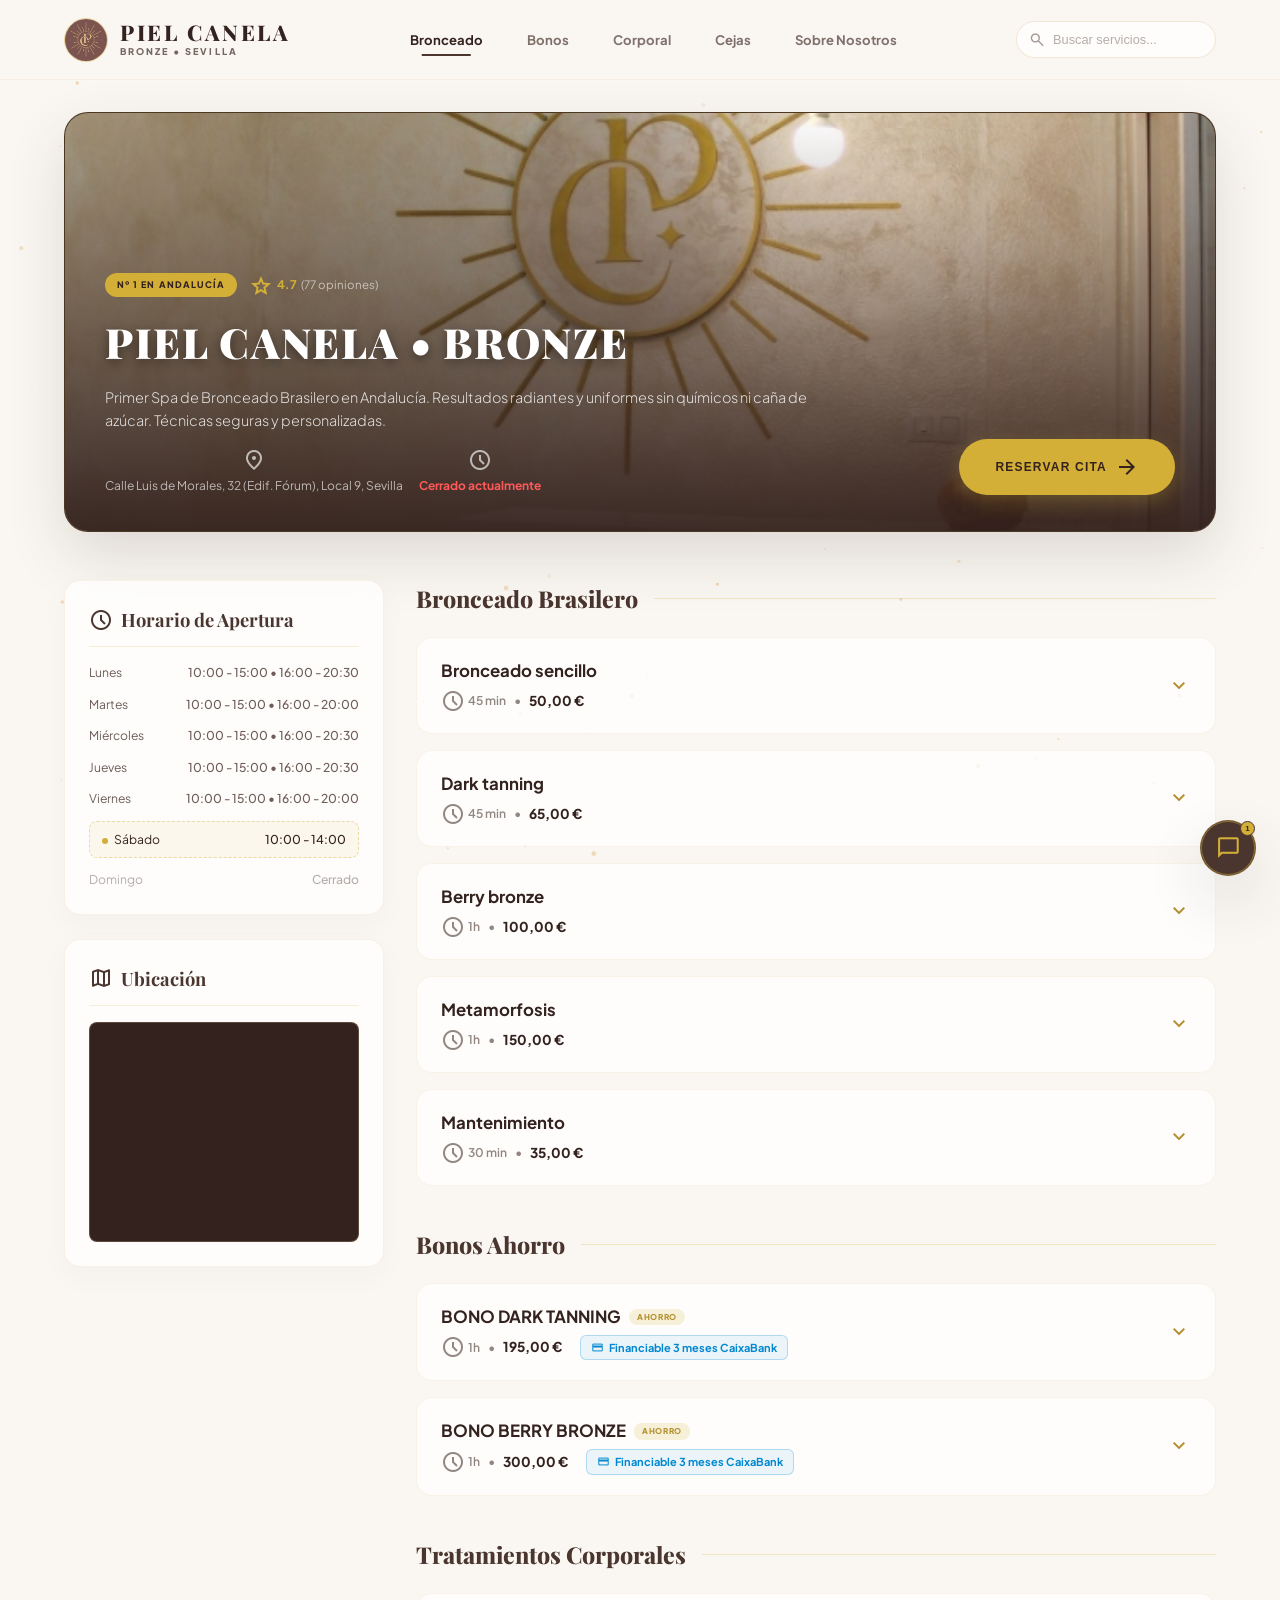
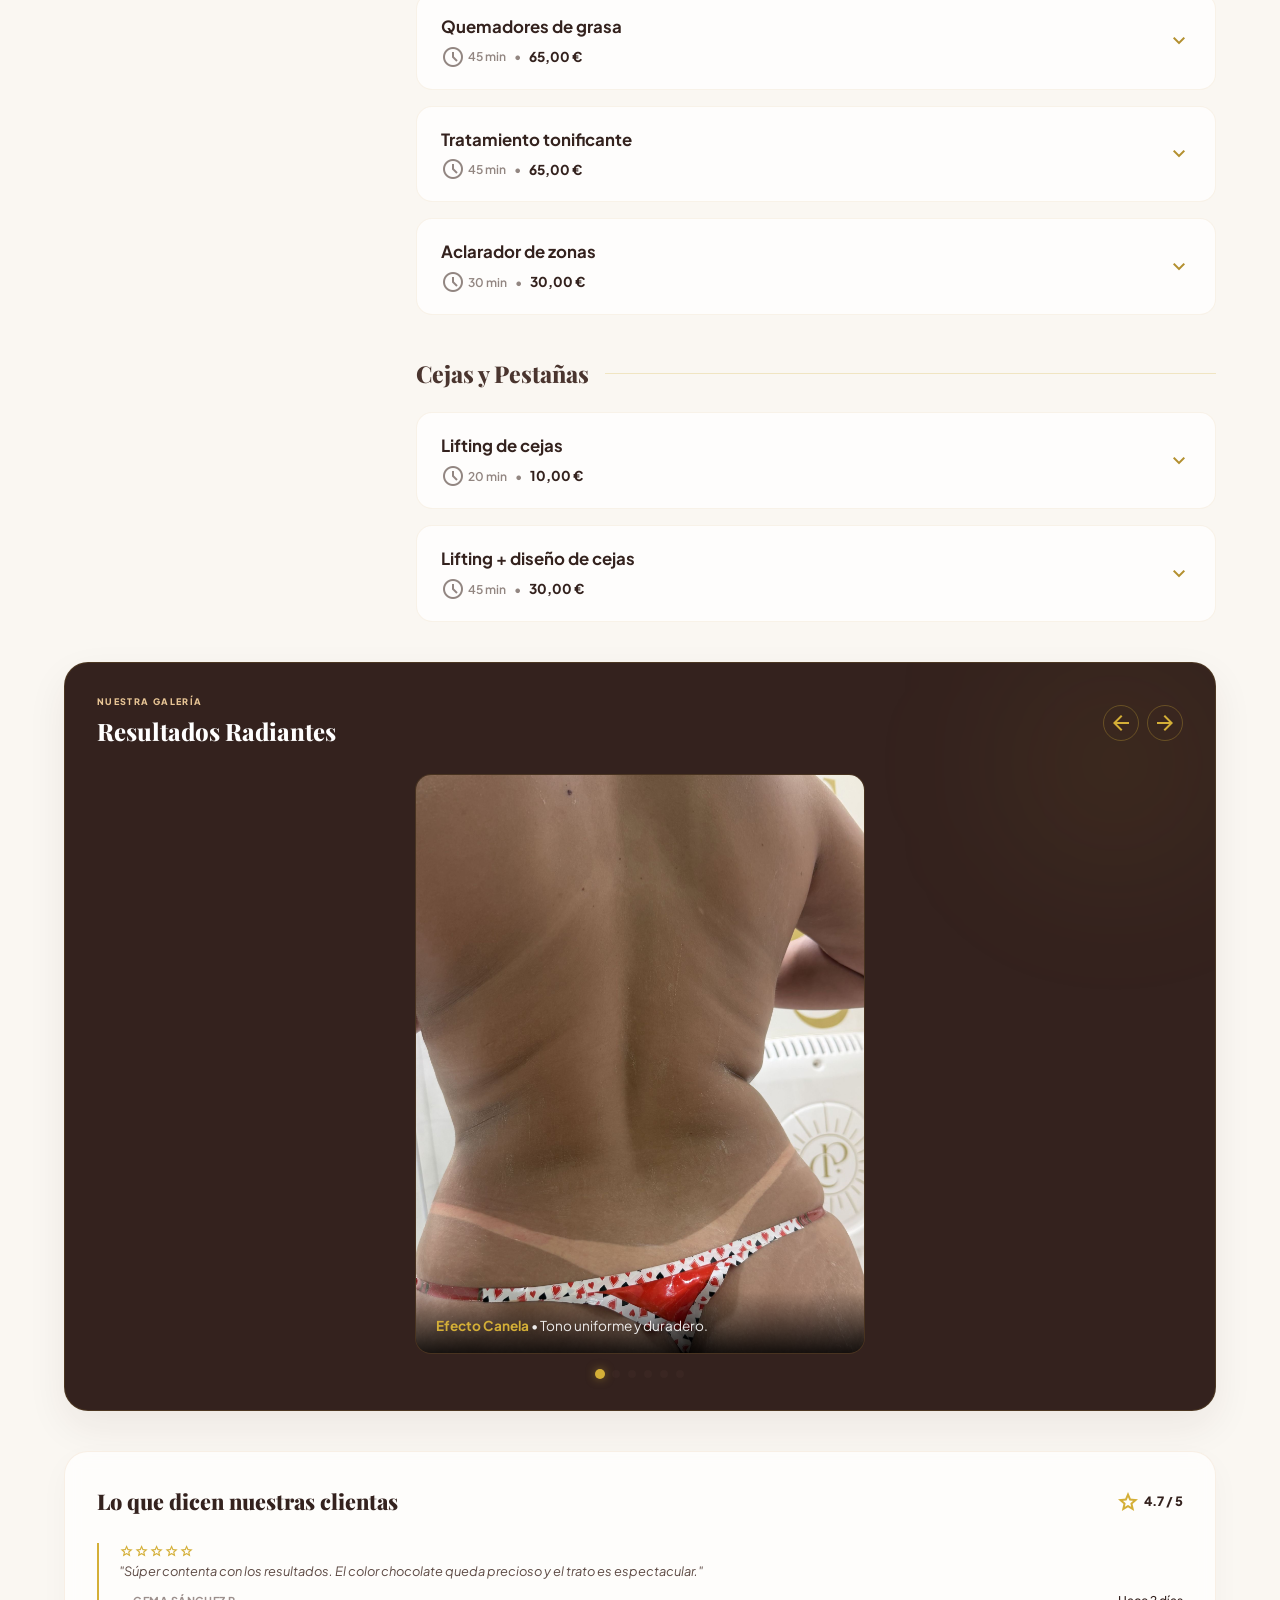
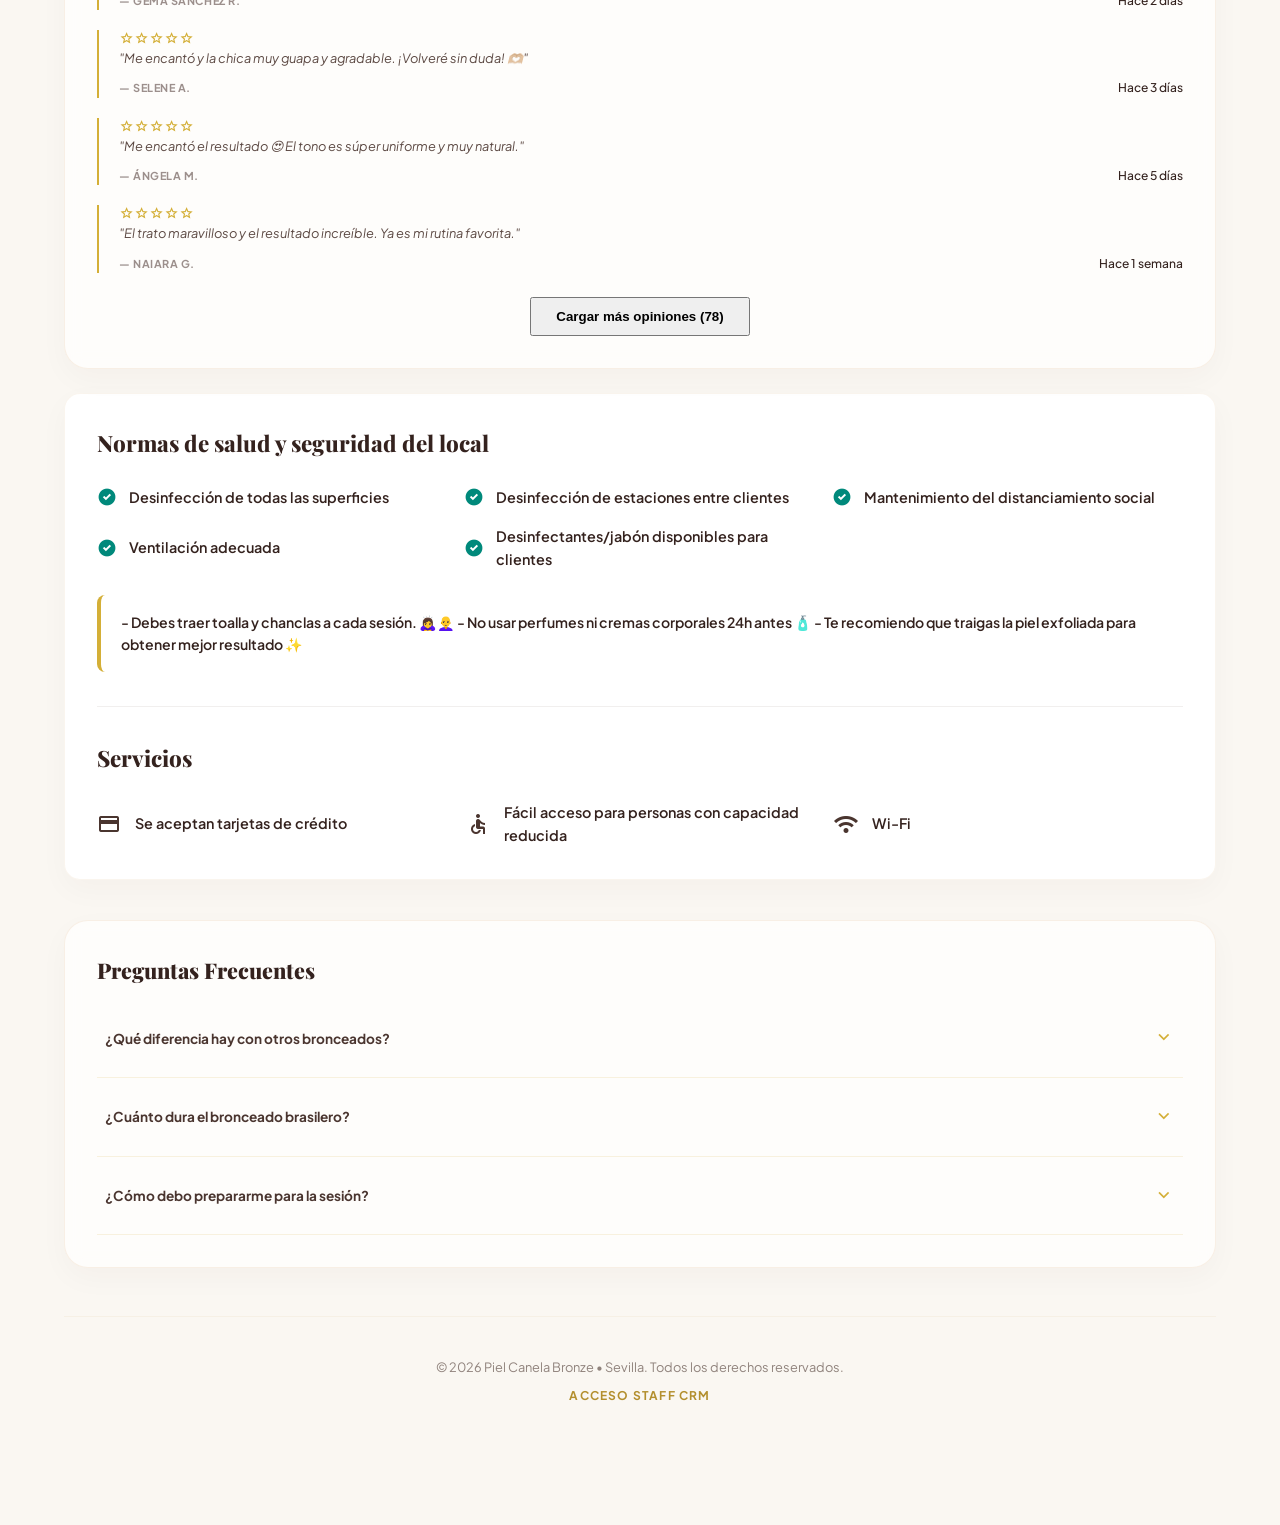
==== commit 727f60fc: "style(ui): hide redundant categories sidebar card and improve Google Maps placement interaction" ====
--- a/index.html
+++ b/index.html
@@ -202,17 +202,26 @@
                         <span class="material-symbols-outlined text-gold">map</span>
                         Ubicación
                     </h3>
-                    <div class="mock-map" style="padding: 0; overflow: hidden; position: relative; height: 220px; border-radius: var(--radius-sm);">
-                        <iframe 
-                            src="https://www.google.com/maps/embed?pb=!1m18!1m12!1m3!1d3170.1652431610444!2d-5.9754888846934445!3d37.383359999999996!2m3!1f0!2f0!3f0!3m2!1i1024!2i768!4f13.1!3m3!1m2!1s0xd12c1181283c749%3A0xb3de436603a11128!2sEdificio%20F%C3%B3rum!5e0!3m2!1ses!2ses!4v1686323450201!5m2!1ses!2ses" 
-                            width="100%" 
-                            height="100%" 
-                            style="border:0; filter: grayscale(0.5) sepia(0.3) hue-rotate(345deg) saturate(1.2) contrast(1.05); transition: filter 0.3s ease; display: block;" 
-                            allowfullscreen="" 
-                            loading="lazy" 
-                            referrerpolicy="no-referrer-when-downgrade">
-                        </iframe>
-                    </div>
+                    <a href="https://www.google.com/maps/search/?api=1&query=Piel+Canela+Bronze+Calle+Luis+de+Morales+32+Sevilla" target="_blank" class="map-link-wrapper" style="display: block; text-decoration: none; position: relative;">
+                        <div class="mock-map" style="padding: 0; overflow: hidden; position: relative; height: 220px; border-radius: var(--radius-sm);">
+                            <iframe 
+                                src="https://maps.google.com/maps?q=Piel%20Canela%20Bronze,%20Calle%20Luis%20de%20Morales,%2032,%20Sevilla&t=&z=17&ie=UTF8&iwloc=&output=embed" 
+                                width="100%" 
+                                height="100%" 
+                                style="border:0; filter: grayscale(0.5) sepia(0.3) hue-rotate(345deg) saturate(1.2) contrast(1.05); transition: filter 0.3s ease; display: block; pointer-events: none;" 
+                                allowfullscreen="" 
+                                loading="lazy" 
+                                referrerpolicy="no-referrer-when-downgrade">
+                            </iframe>
+                            <!-- Clickable Overlay -->
+                            <div class="map-overlay" style="position: absolute; top: 0; left: 0; width: 100%; height: 100%; background: transparent; display: flex; align-items: center; justify-content: center; transition: all 0.3s ease;">
+                                <div class="map-overlay-btn" style="background: rgba(109, 76, 65, 0.9); color: var(--color-gold-light); padding: 8px 16px; border-radius: var(--radius-full); font-size: 0.8rem; font-weight: 700; opacity: 0; transform: translateY(10px); transition: all 0.3s ease; display: flex; align-items: center; gap: 6px; box-shadow: 0 4px 15px rgba(0,0,0,0.2);">
+                                    <span class="material-symbols-outlined" style="font-size: 16px;">open_in_new</span>
+                                    Ver en Google Maps
+                                </div>
+                            </div>
+                        </div>
+                    </a>
                 </div>
             </aside>
 
--- a/index.css
+++ b/index.css
@@ -2820,5 +2820,20 @@
     transform: translateY(-1px);
 }
 
-
-
+/* Map Link Hover Styles */
+.map-link-wrapper:hover .map-overlay {
+    background: rgba(74, 53, 47, 0.15) !important;
+}
+.map-link-wrapper:hover .map-overlay-btn {
+    opacity: 1 !important;
+    transform: translateY(0) !important;
+}
+
+/* Hide Redundant Services Sidebar Card */
+#categories-nav-card {
+    display: none !important;
+}
+
+
+
+
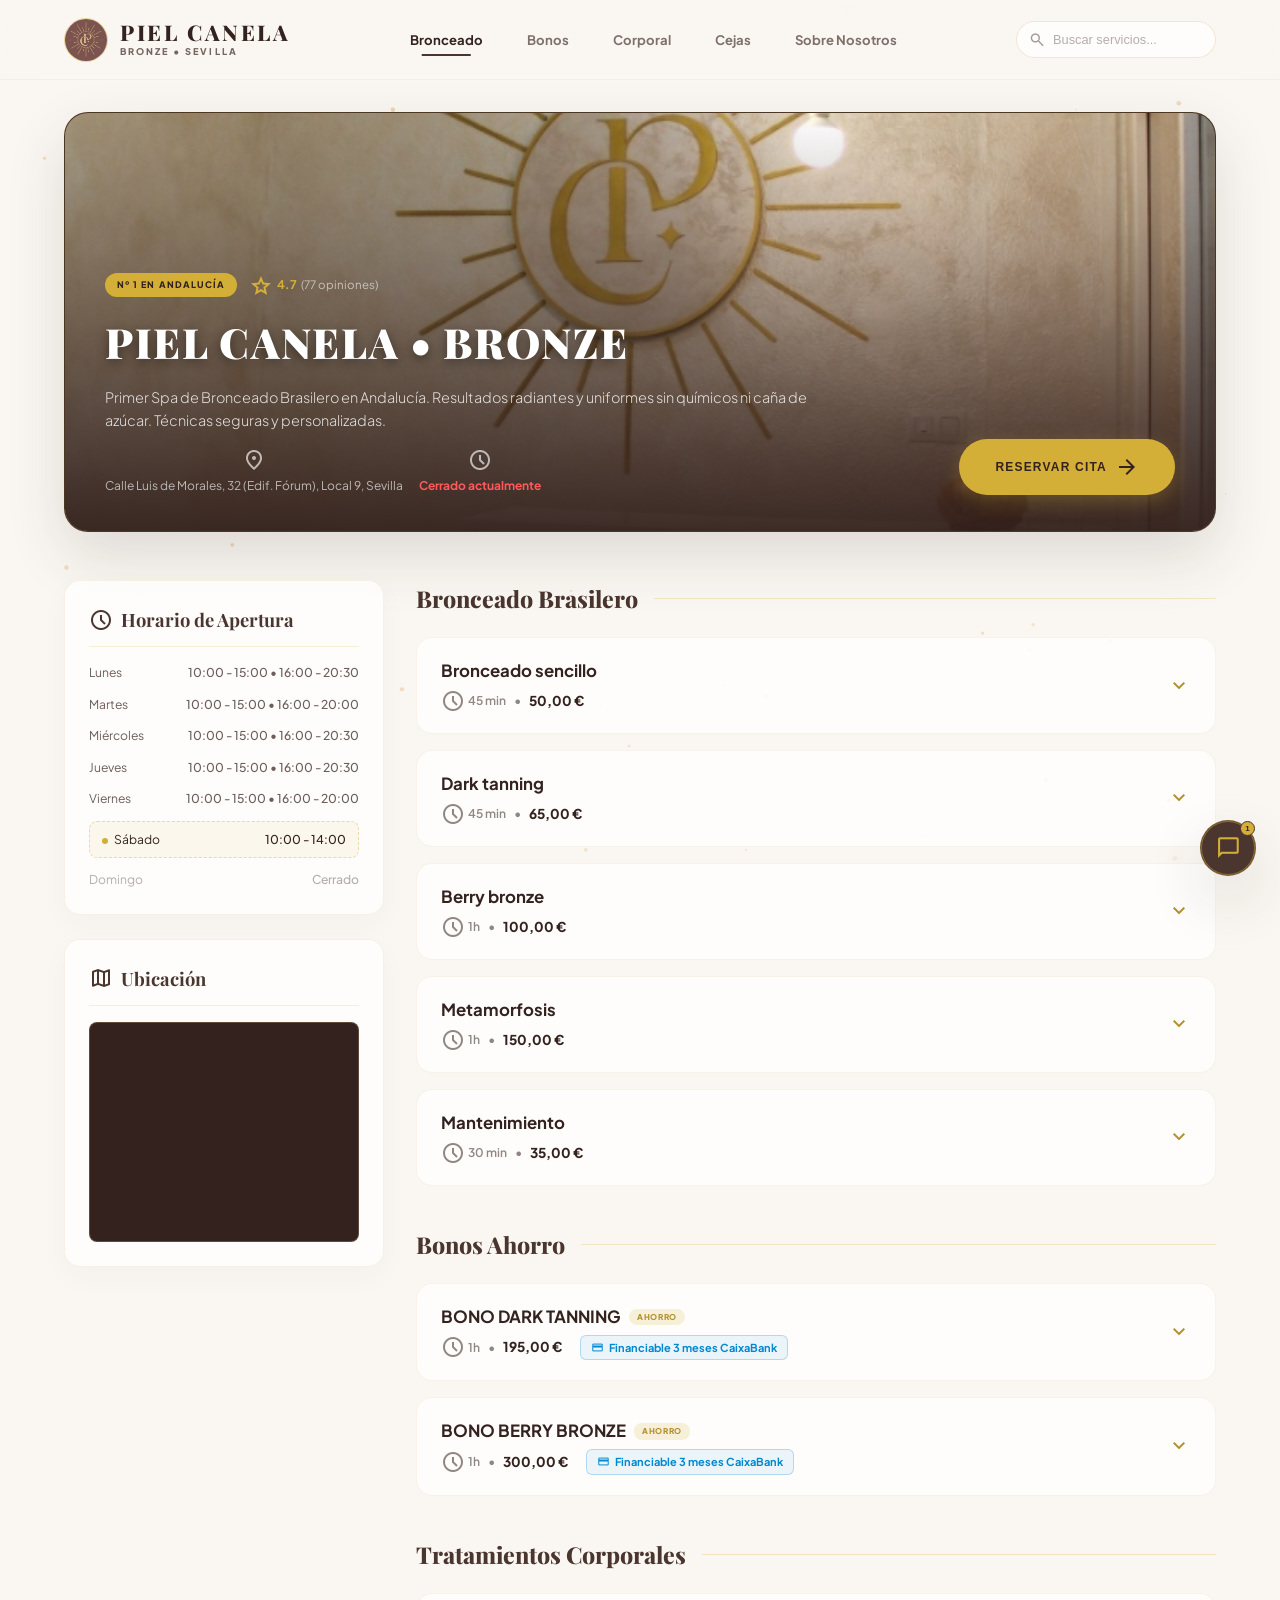
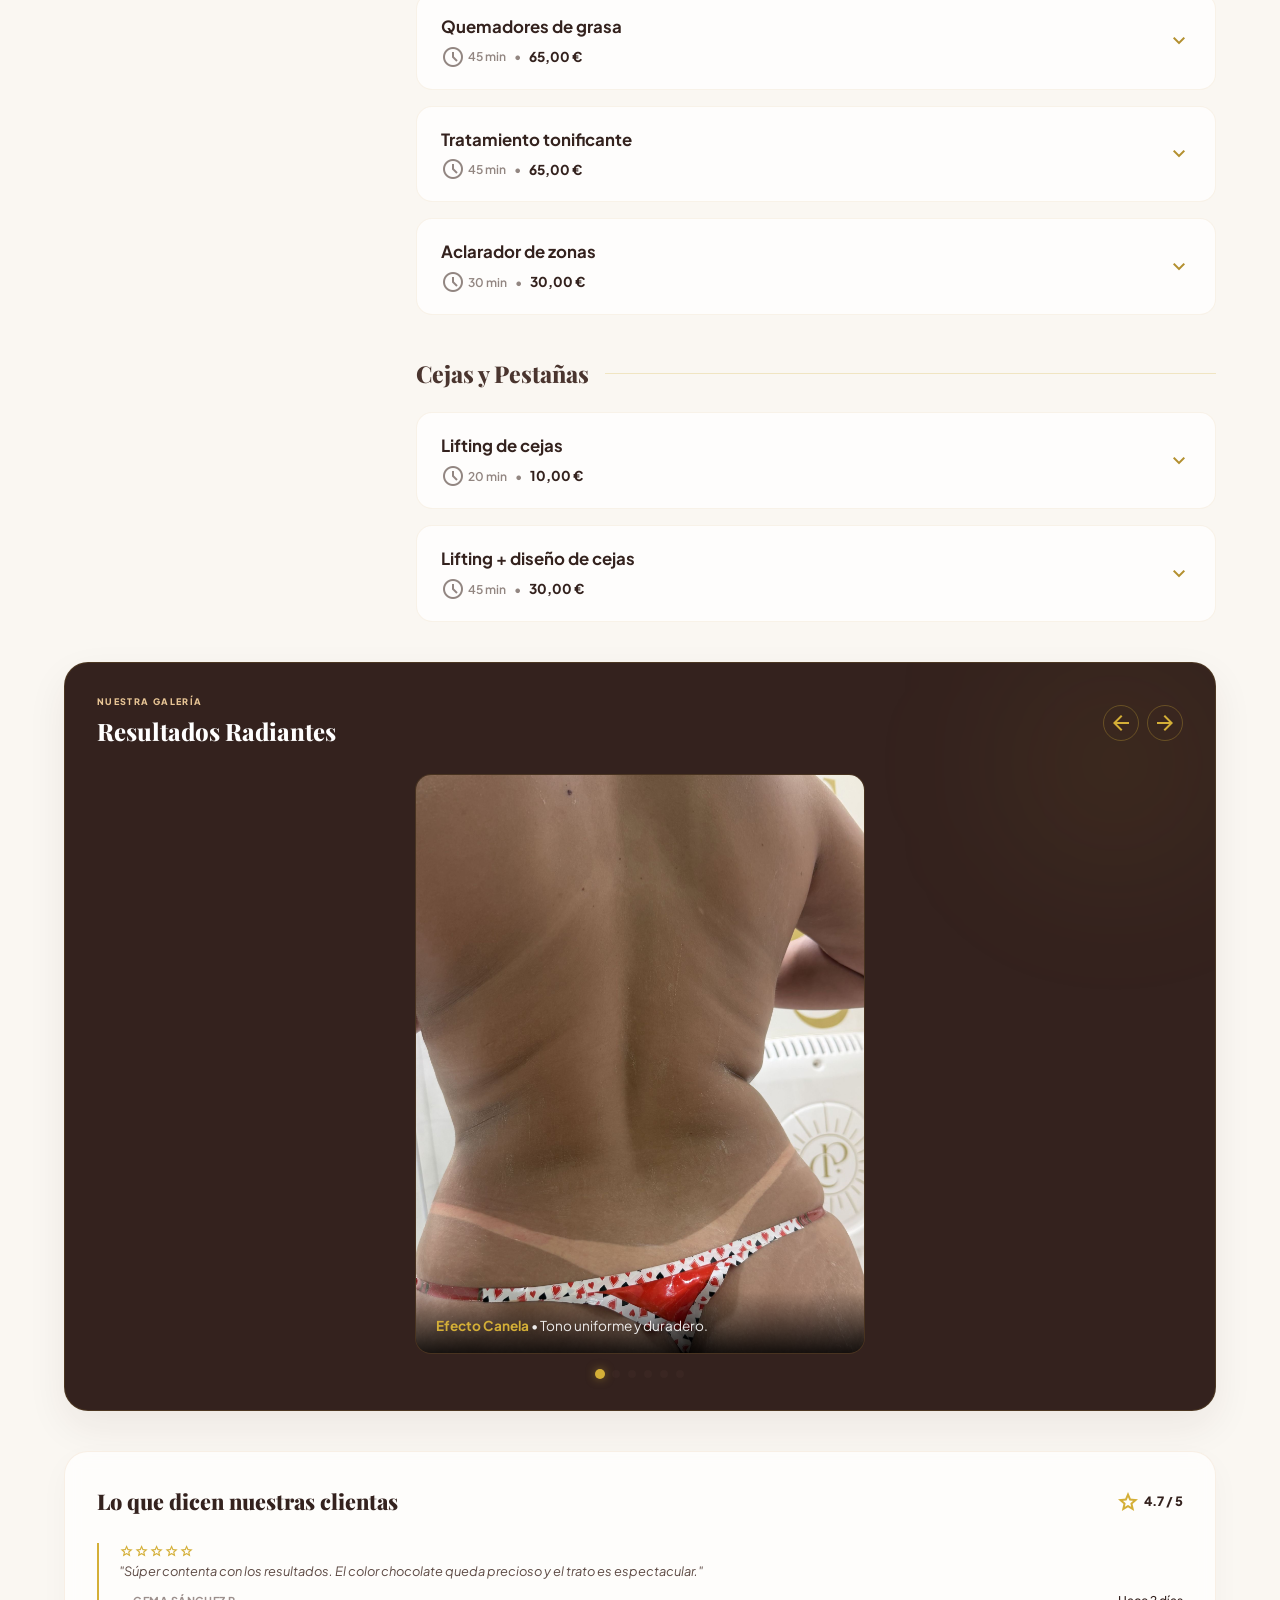
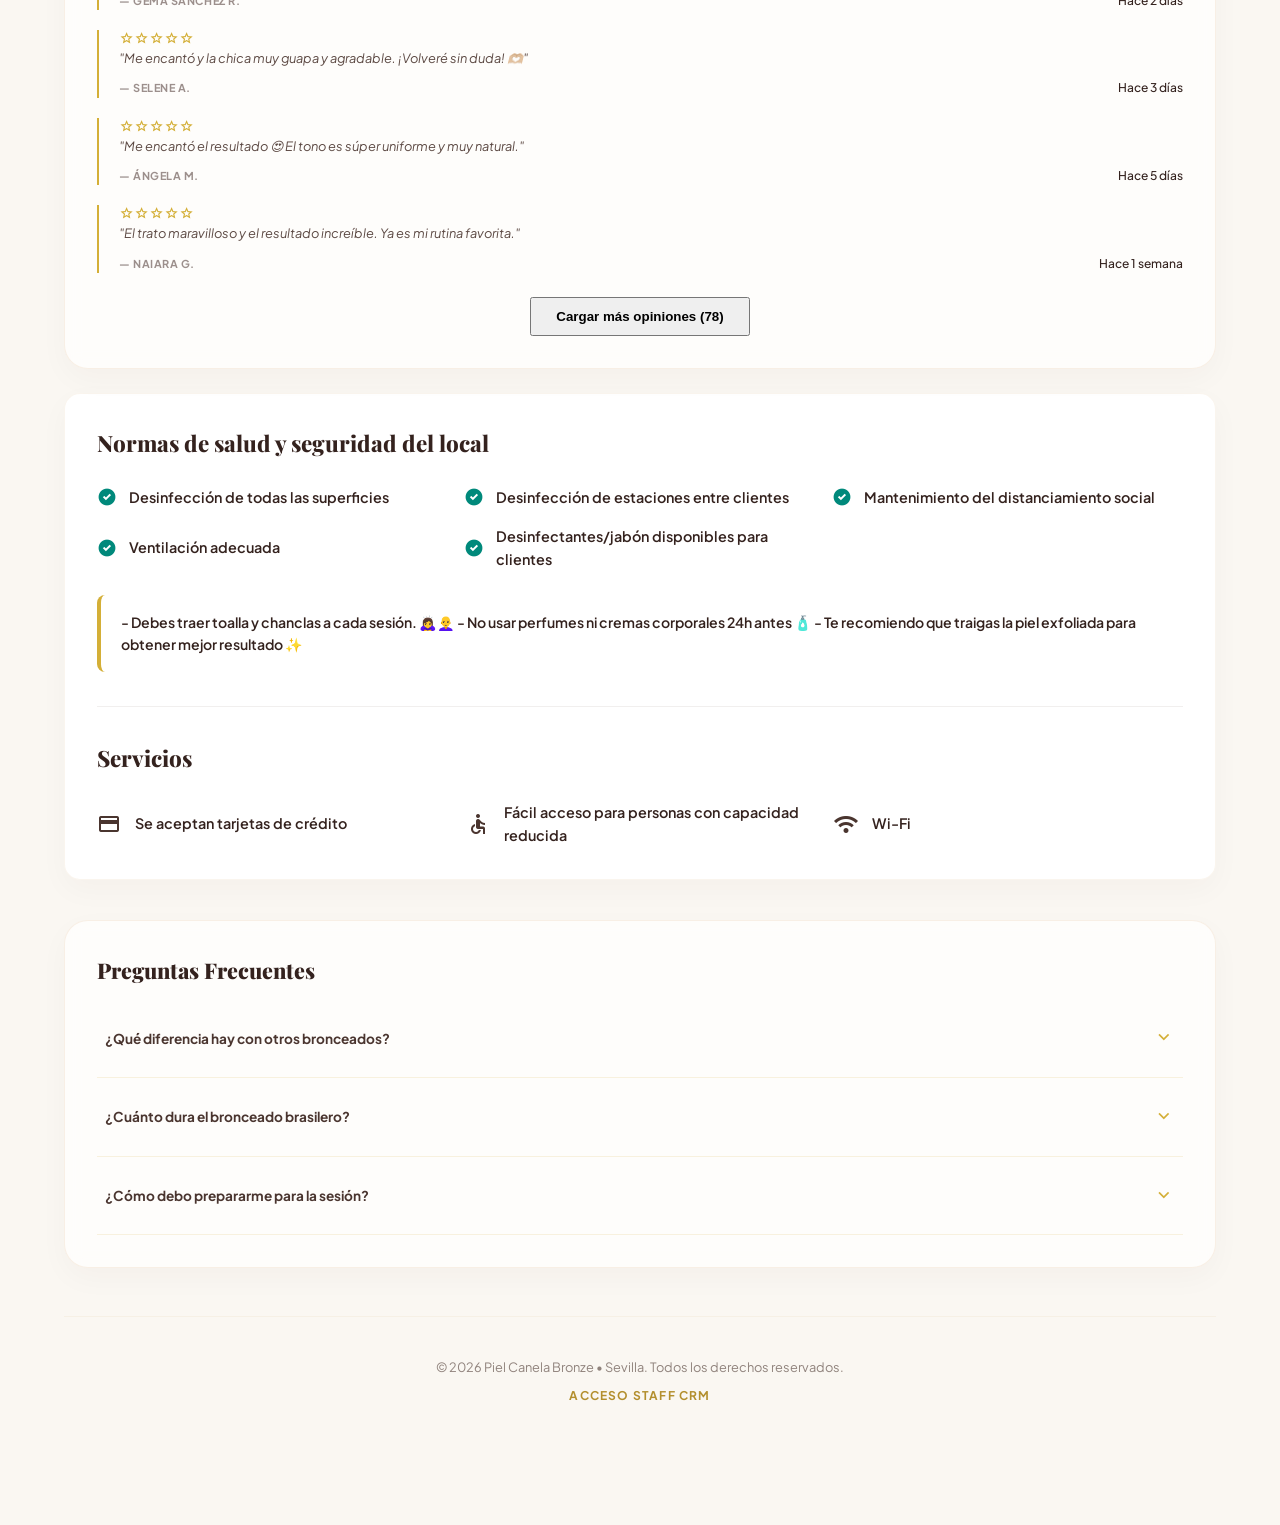
==== commit 69982705: "fix(maps): update google maps link and embed pin to exact address" ====
--- a/index.html
+++ b/index.html
@@ -101,10 +101,10 @@
                         Primer Spa de Bronceado Brasilero en Andalucía. Resultados radiantes y uniformes sin químicos ni caña de azúcar. Técnicas seguras y personalizadas.
                     </p>
                     <div class="hero-meta-row">
-                        <span class="meta-item">
+                        <a href="https://www.google.com/maps/search/?api=1&query=Calle+Luis+de+Morales%2C+32+%28Edif.+F%C3%B3rum%29%2C+Local+9%2C+Sevilla" target="_blank" class="meta-item hero-map-link" style="text-decoration: none; color: inherit; transition: color 0.2s ease;">
                             <span class="material-symbols-outlined text-gold">location_on</span>
                             Calle Luis de Morales, 32 (Edif. Fórum), Local 9, Sevilla
-                        </span>
+                        </a>
                         <span class="meta-item">
                             <span class="material-symbols-outlined text-gold">schedule</span>
                             <span id="opening-status" class="opening-status">Consultando...</span>
@@ -202,10 +202,10 @@
                         <span class="material-symbols-outlined text-gold">map</span>
                         Ubicación
                     </h3>
-                    <a href="https://www.google.com/maps/search/?api=1&query=Piel+Canela+Bronze+Calle+Luis+de+Morales+32+Sevilla" target="_blank" class="map-link-wrapper" style="display: block; text-decoration: none; position: relative;">
+                    <a href="https://www.google.com/maps/search/?api=1&query=Calle+Luis+de+Morales%2C+32+%28Edif.+F%C3%B3rum%29%2C+Local+9%2C+Sevilla" target="_blank" class="map-link-wrapper" style="display: block; text-decoration: none; position: relative;">
                         <div class="mock-map" style="padding: 0; overflow: hidden; position: relative; height: 220px; border-radius: var(--radius-sm);">
                             <iframe 
-                                src="https://maps.google.com/maps?q=Piel%20Canela%20Bronze,%20Calle%20Luis%20de%20Morales,%2032,%20Sevilla&t=&z=17&ie=UTF8&iwloc=&output=embed" 
+                                src="https://maps.google.com/maps?q=Calle%20Luis%20de%20Morales,%2032%20(Edif.%20F%C3%B3rum),%20Local%209,%20Sevilla&t=&z=17&ie=UTF8&iwloc=&output=embed" 
                                 width="100%" 
                                 height="100%" 
                                 style="border:0; filter: grayscale(0.5) sepia(0.3) hue-rotate(345deg) saturate(1.2) contrast(1.05); transition: filter 0.3s ease; display: block; pointer-events: none;" 
--- a/index.css
+++ b/index.css
@@ -2834,6 +2834,12 @@
     display: none !important;
 }
 
-
-
-
+/* Hero location link hover */
+.hero-map-link:hover {
+    color: var(--color-gold-light) !important;
+}
+
+
+
+
+
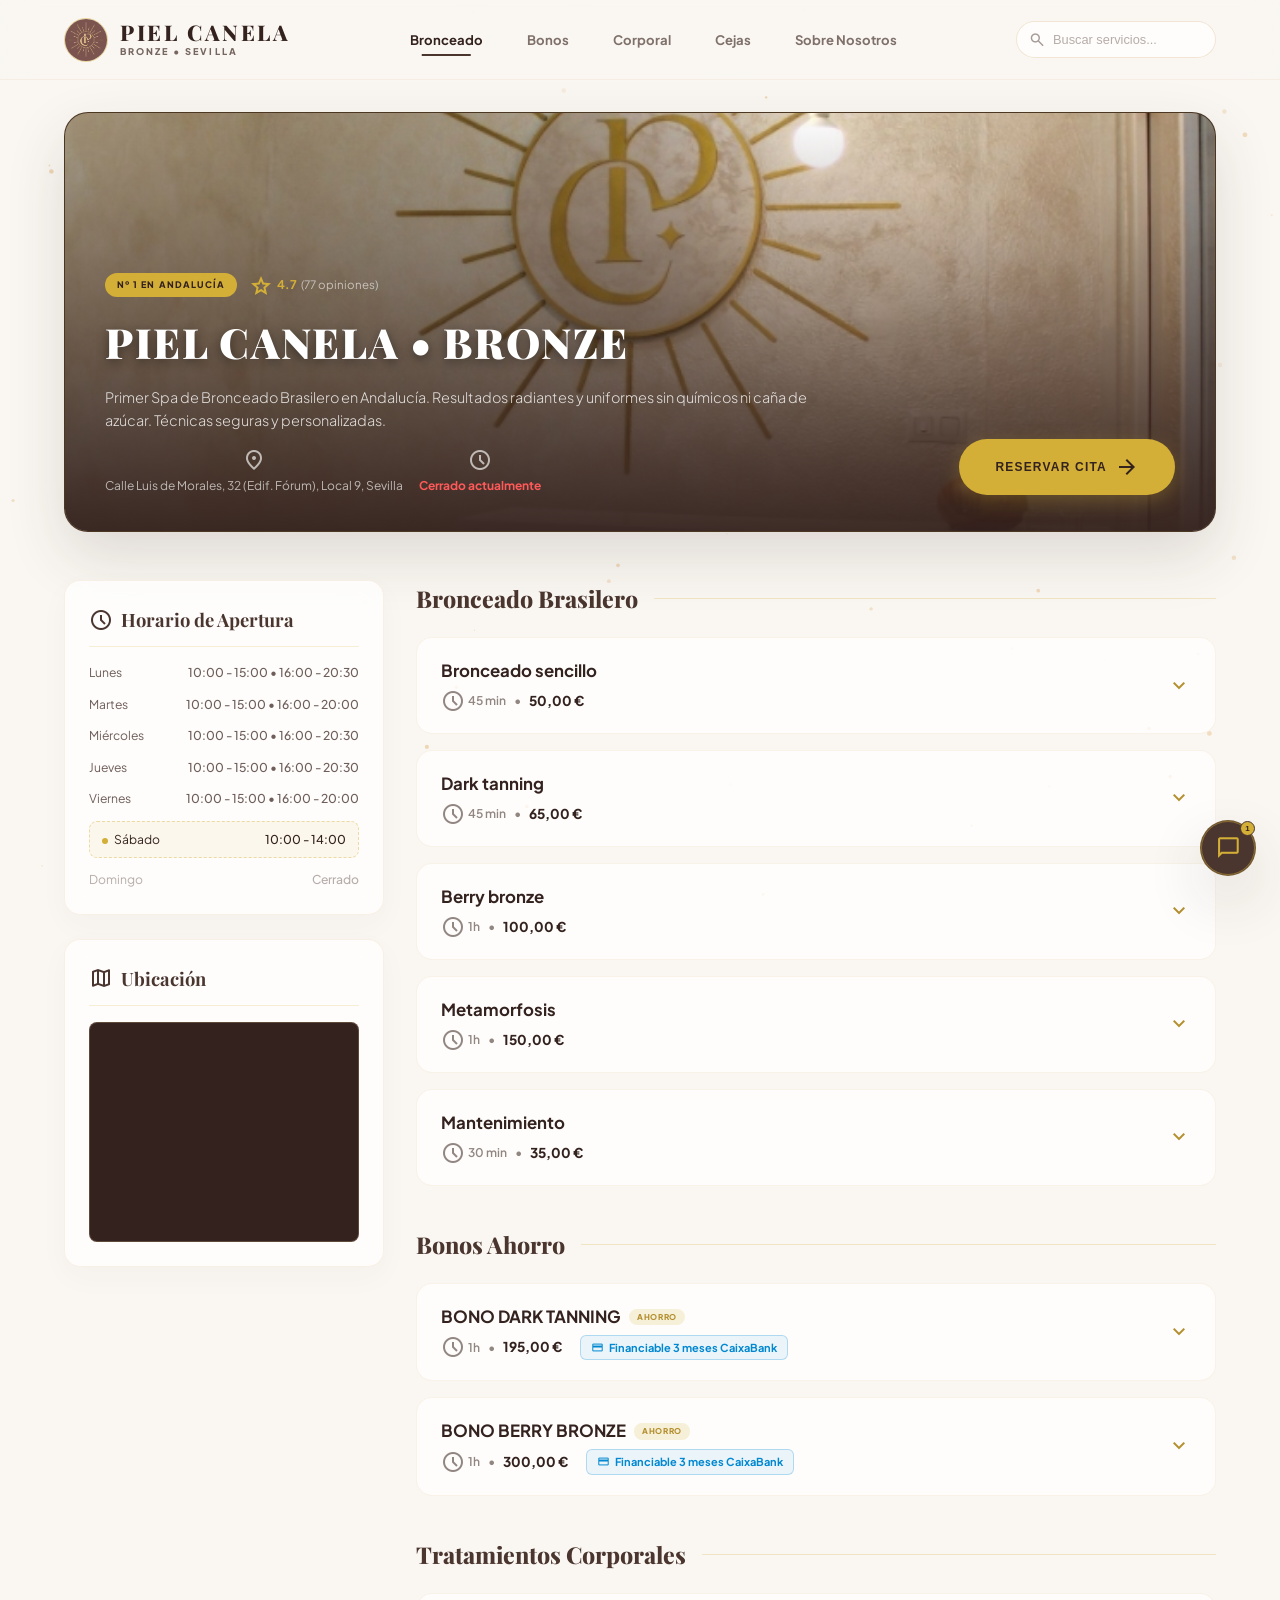
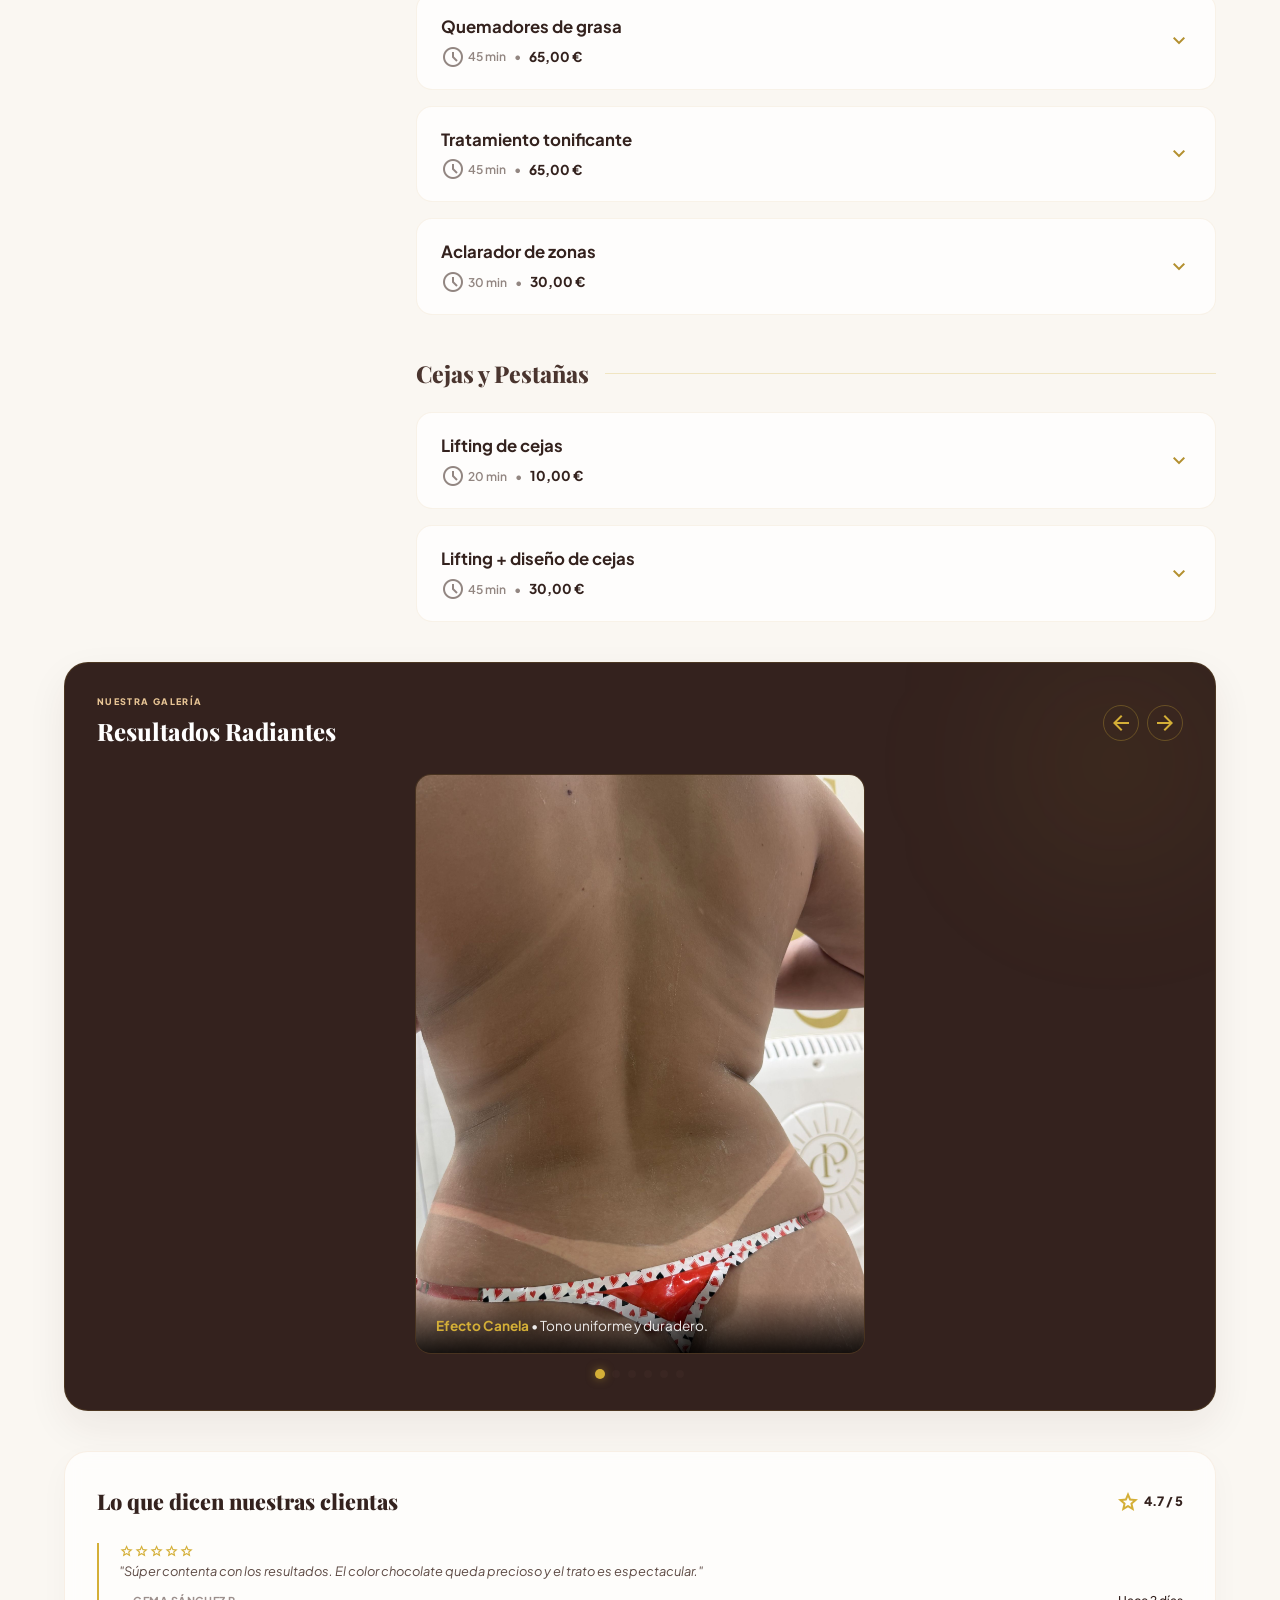
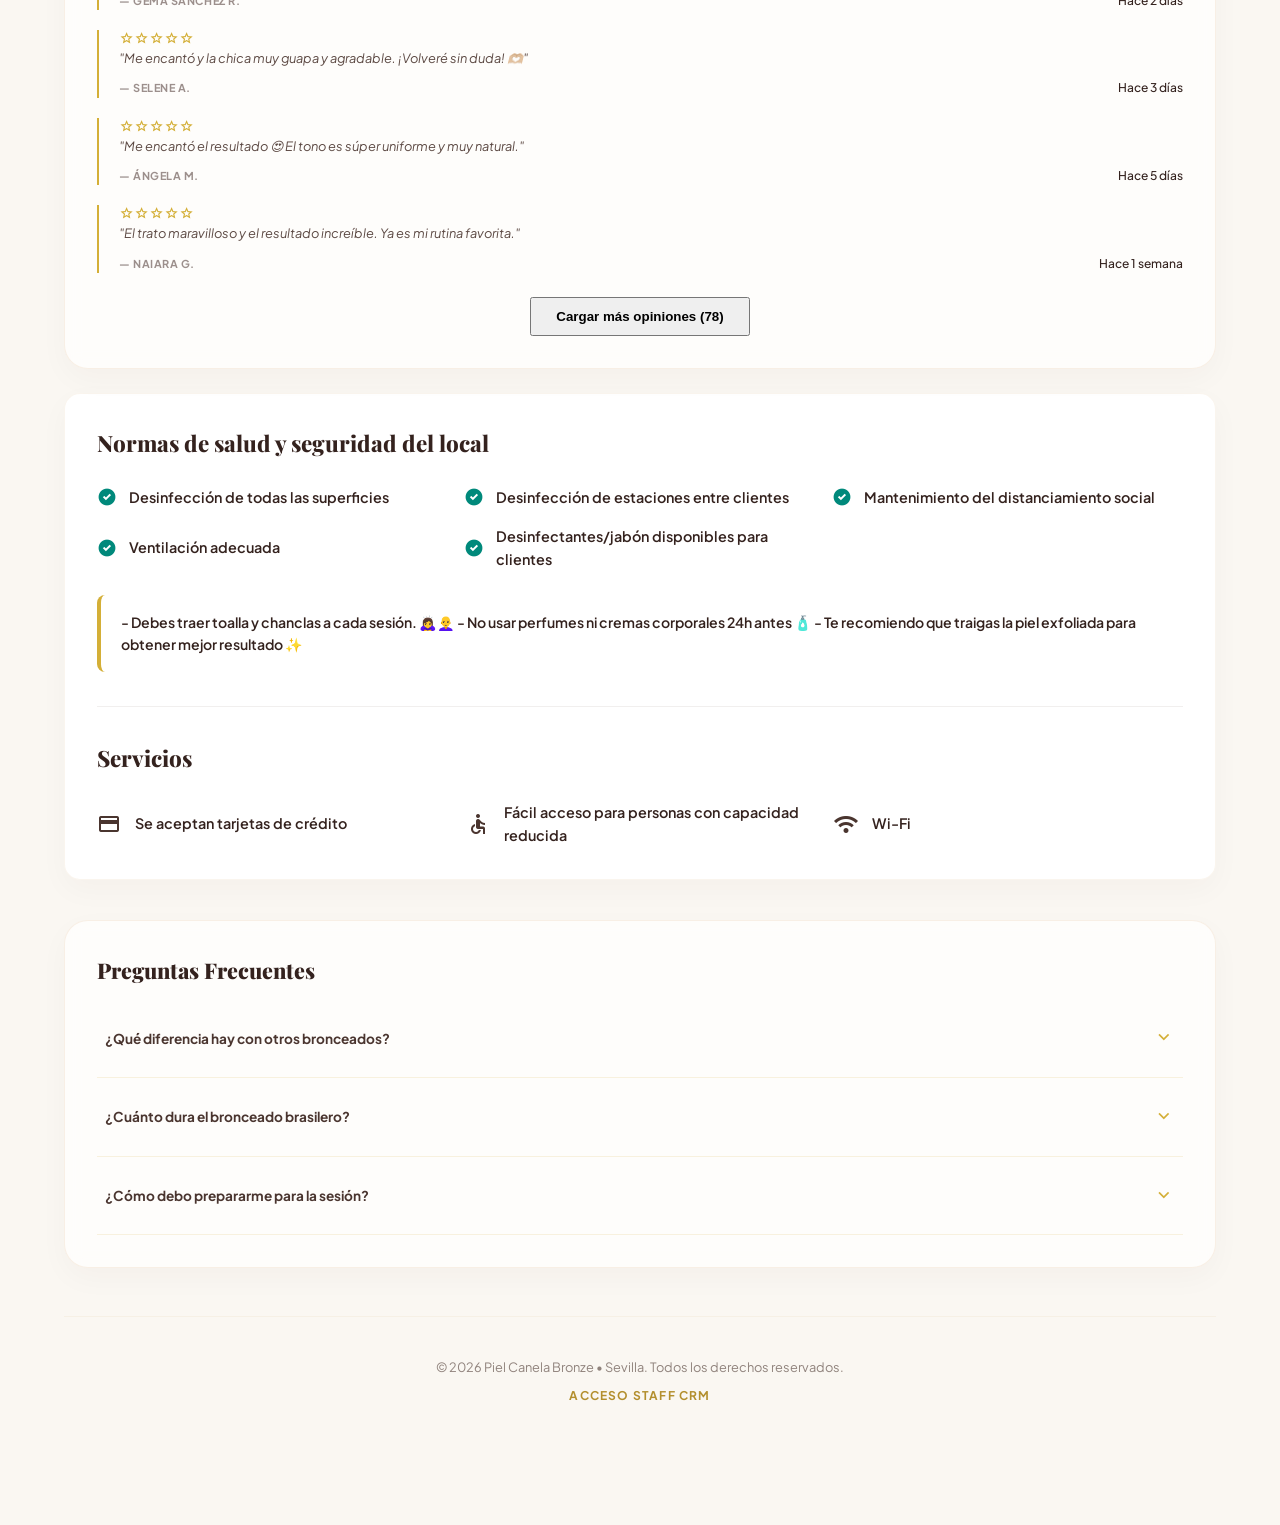
==== commit 07cfeb7f: "fix(chatbot): render initial message bold tag properly" ====
--- a/index.html
+++ b/index.html
@@ -1215,7 +1215,7 @@
                 <div class="chat-bubble-row message-in">
                     <div class="chat-avatar">C</div>
                     <div class="chat-text">
-                        ¡Hola! 🌞 Soy Canela, asistente virtual de **Piel Canela Bronze**. ¿Lista para conseguir un bronceado espectacular? 🤎
+                        ¡Hola! 🌞 Soy Canela, asistente virtual de <strong>Piel Canela Bronze</strong>. ¿Lista para conseguir un bronceado espectacular? 🤎
                         <br><br>
                         ¿En qué te puedo ayudar hoy? Elige una opción rápida o escribe tu consulta.
                     </div>
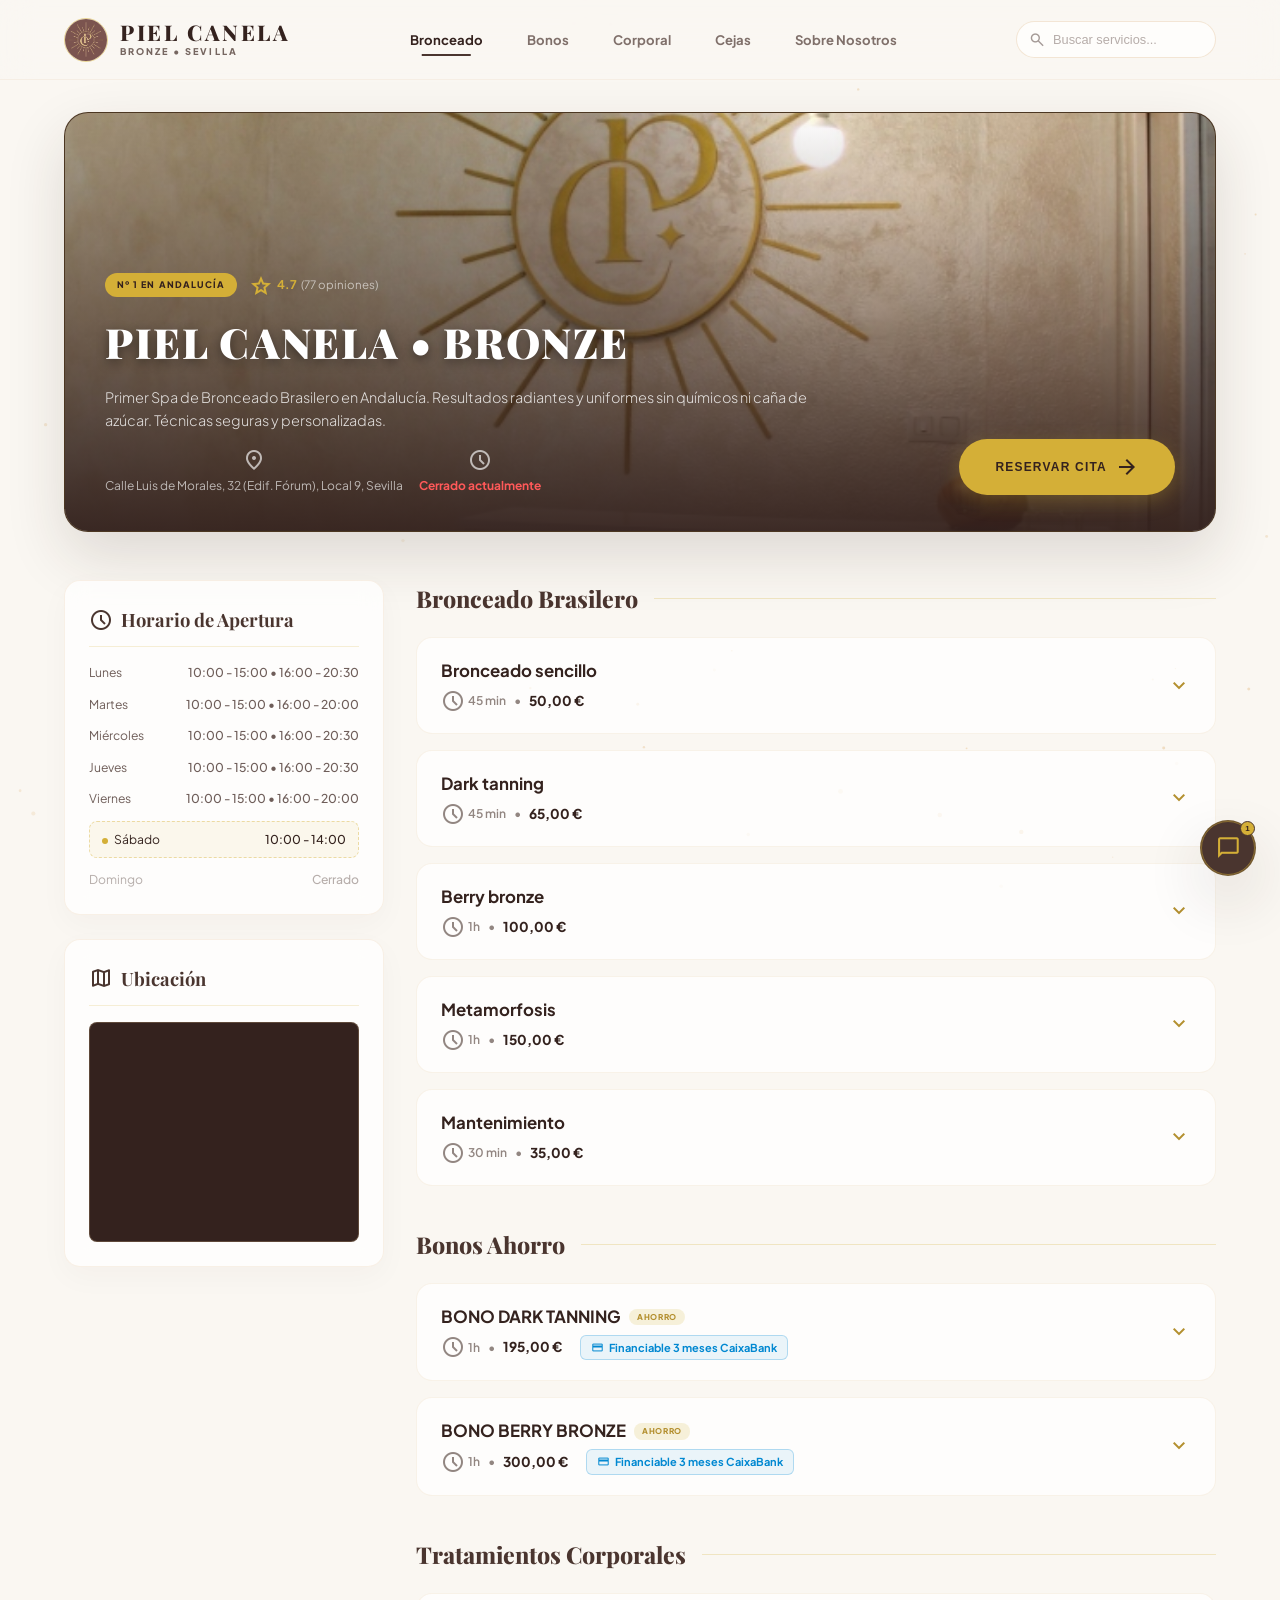
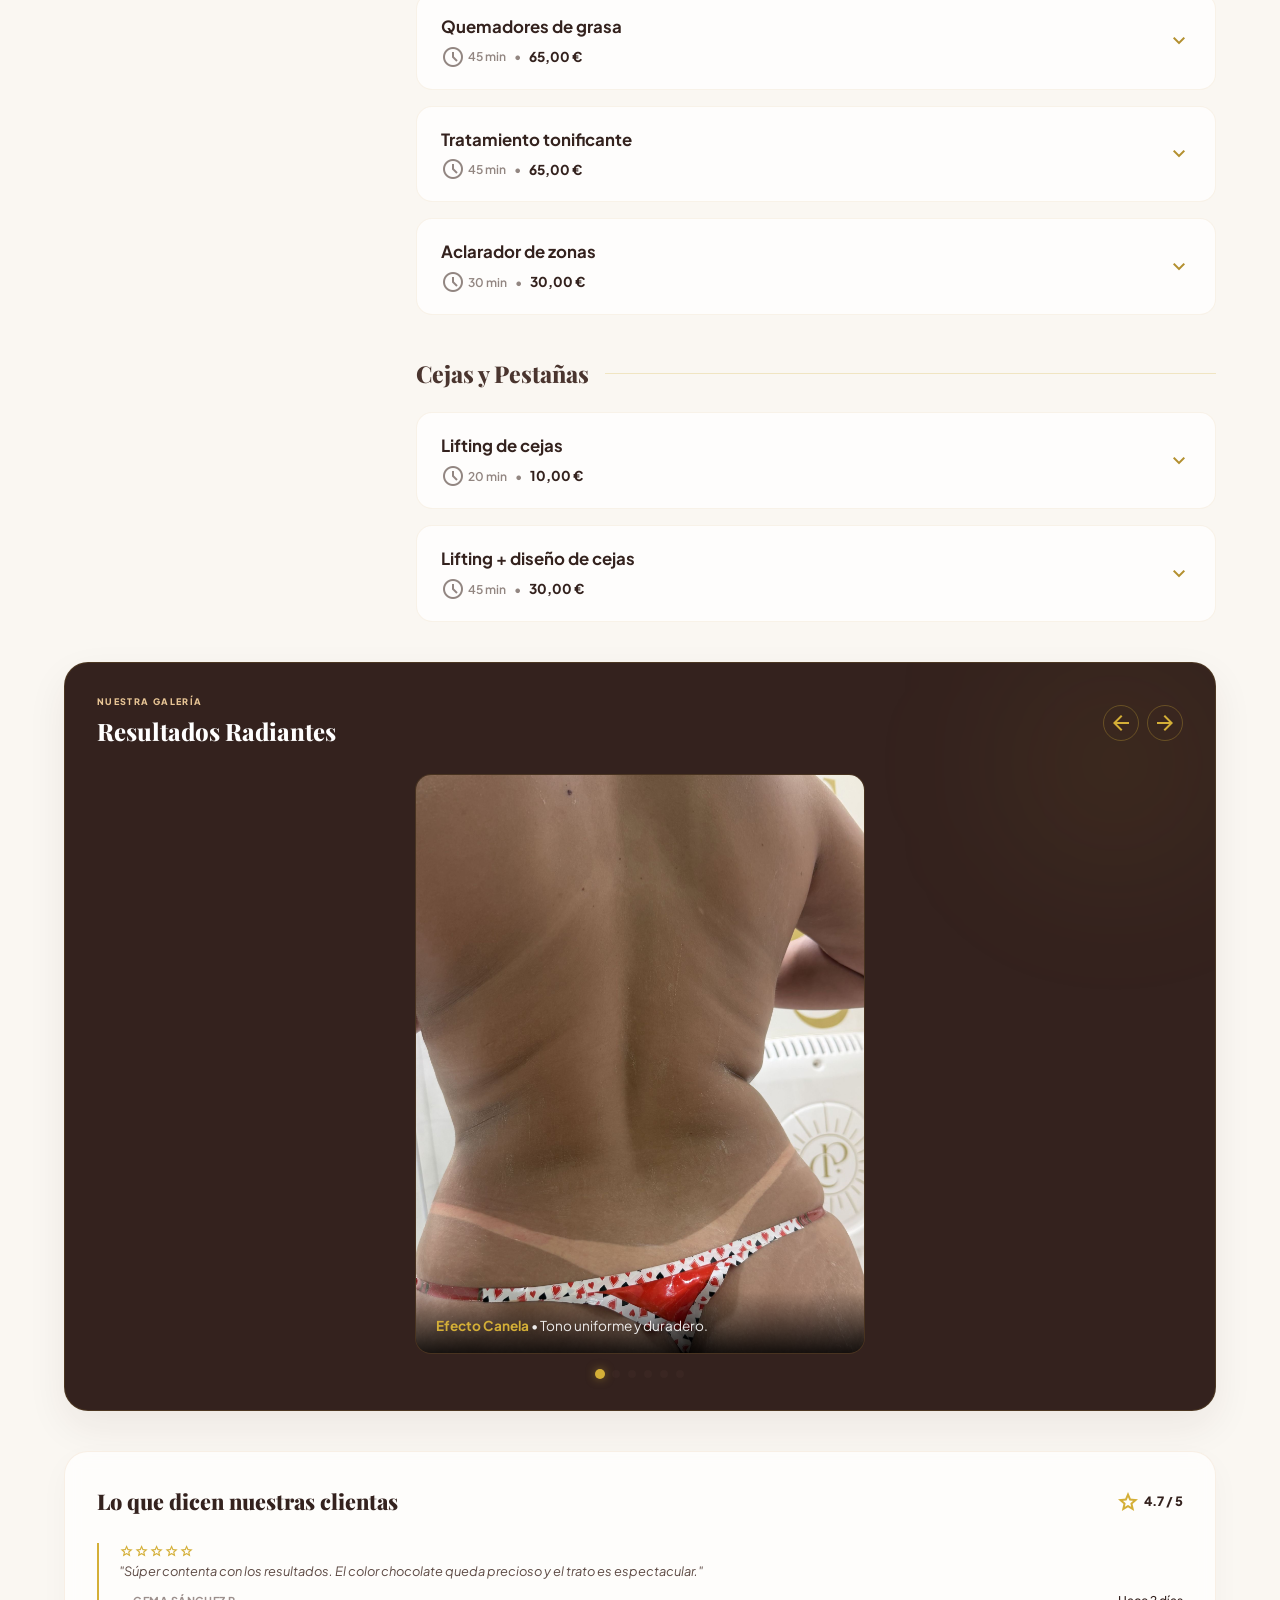
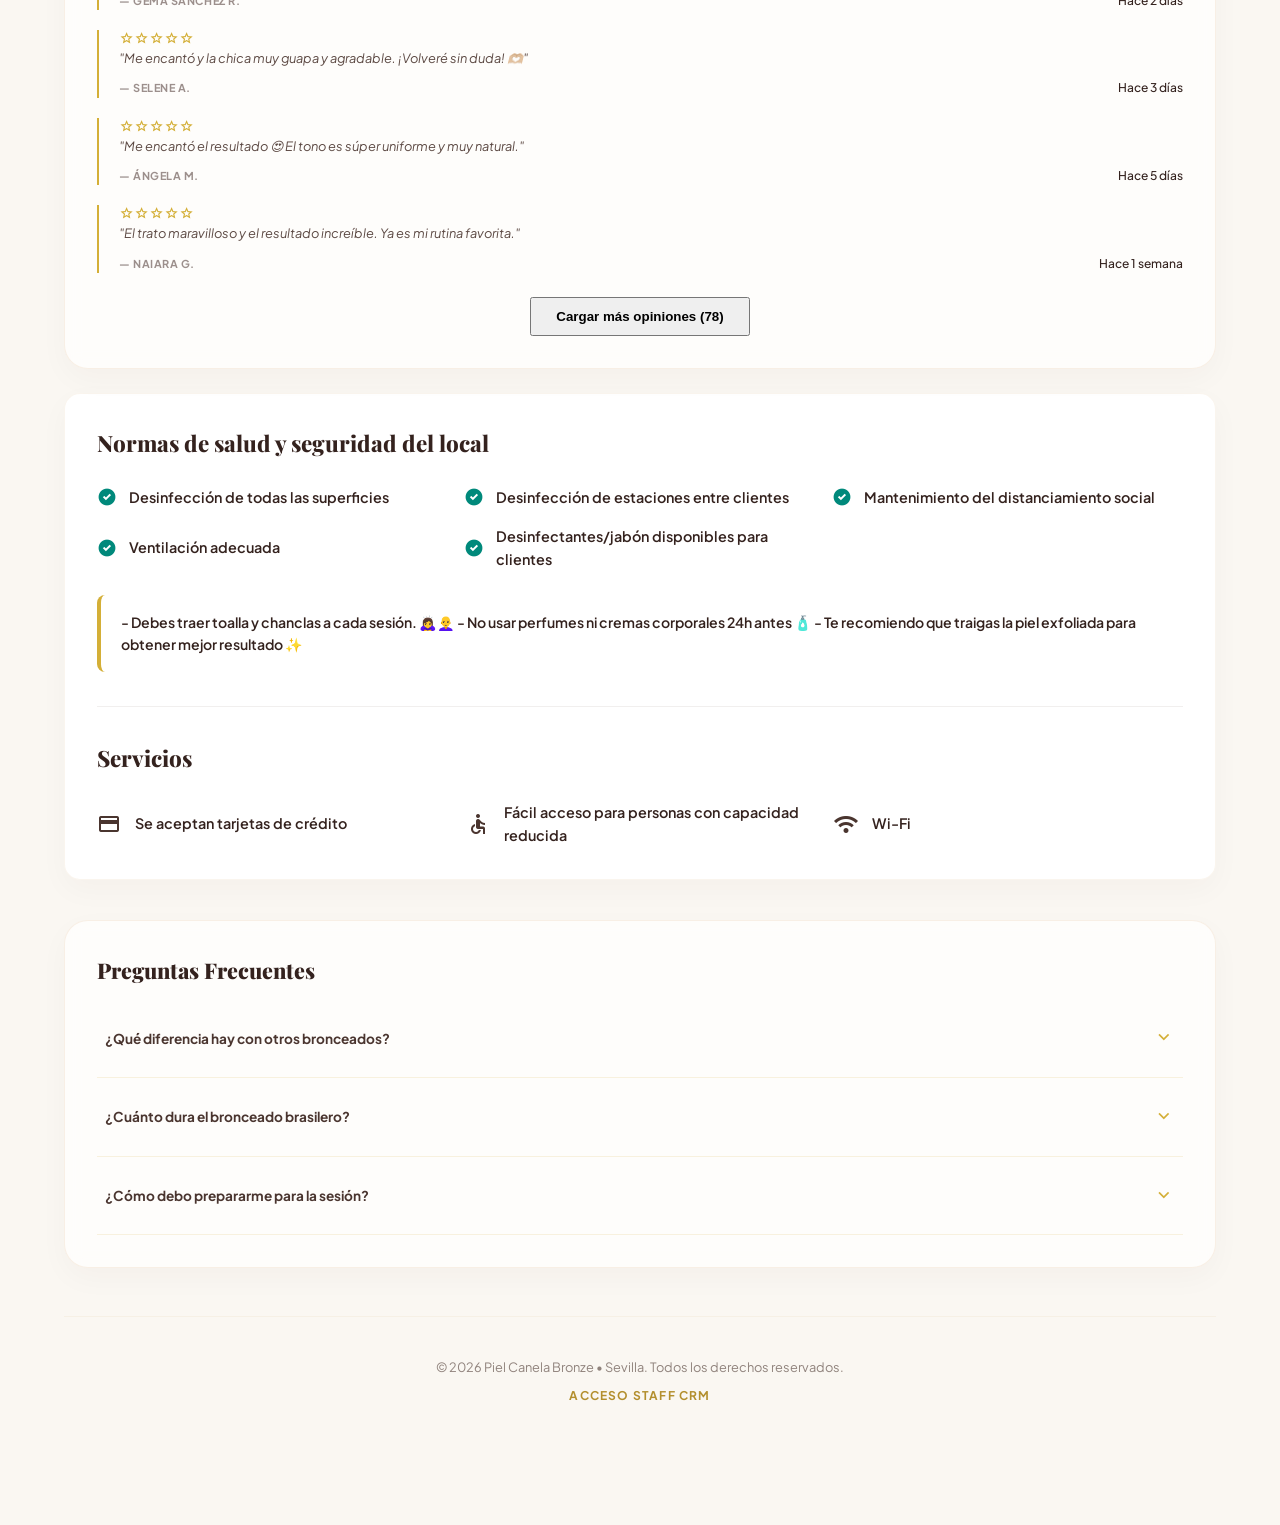
==== commit 0391667d: "fix(assets): bump versions to invalidate browser cache" ====
--- a/index.html
+++ b/index.html
@@ -14,7 +14,7 @@
     <link href="https://fonts.googleapis.com/css2?family=Material+Symbols+Outlined:opsz,wght,FILL,GRAD@20..48,100..700,0..1,-50..200&display=swap" rel="stylesheet"/>
     
     <!-- Custom Style Sheet -->
-    <link rel="stylesheet" href="index.css?v=1.1.3"/>
+    <link rel="stylesheet" href="index.css?v=1.1.5"/>
 </head>
 <body class="loading-state">
 
@@ -1296,6 +1296,6 @@
     </div>
 
     <!-- Core Scripts -->
-    <script src="app.js?v=1.1.3"></script>
+    <script src="app.js?v=1.1.5"></script>
 </body>
 </html>
--- a/index.css
+++ b/index.css
@@ -2203,6 +2203,15 @@
     line-height: 1.5;
     box-shadow: 0 2px 10px rgba(52, 34, 30, 0.02);
 }
+.chat-text a {
+    color: var(--color-chocolate);
+    text-decoration: underline;
+    font-weight: 700;
+    transition: color 0.2s ease;
+}
+.chat-text a:hover {
+    color: var(--color-gold-dark);
+}
 
 .message-out {
     align-self: flex-end;
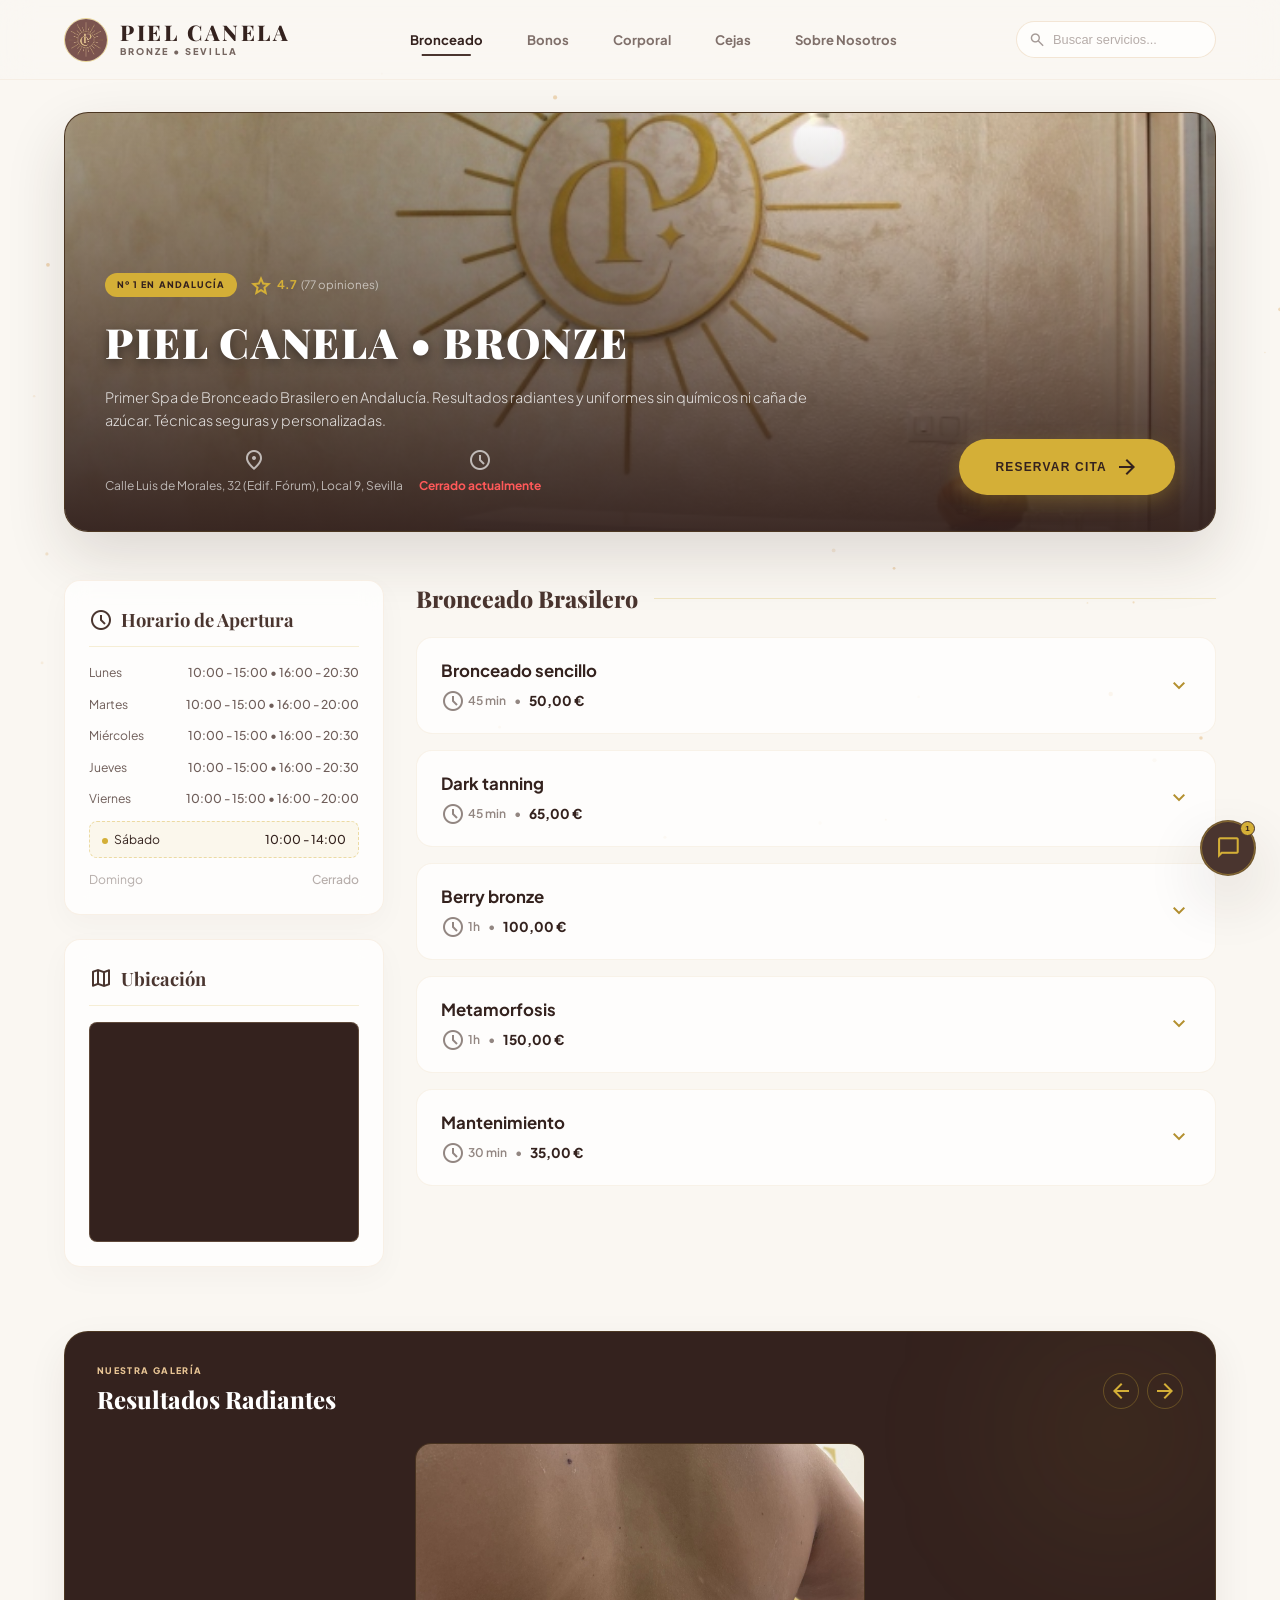
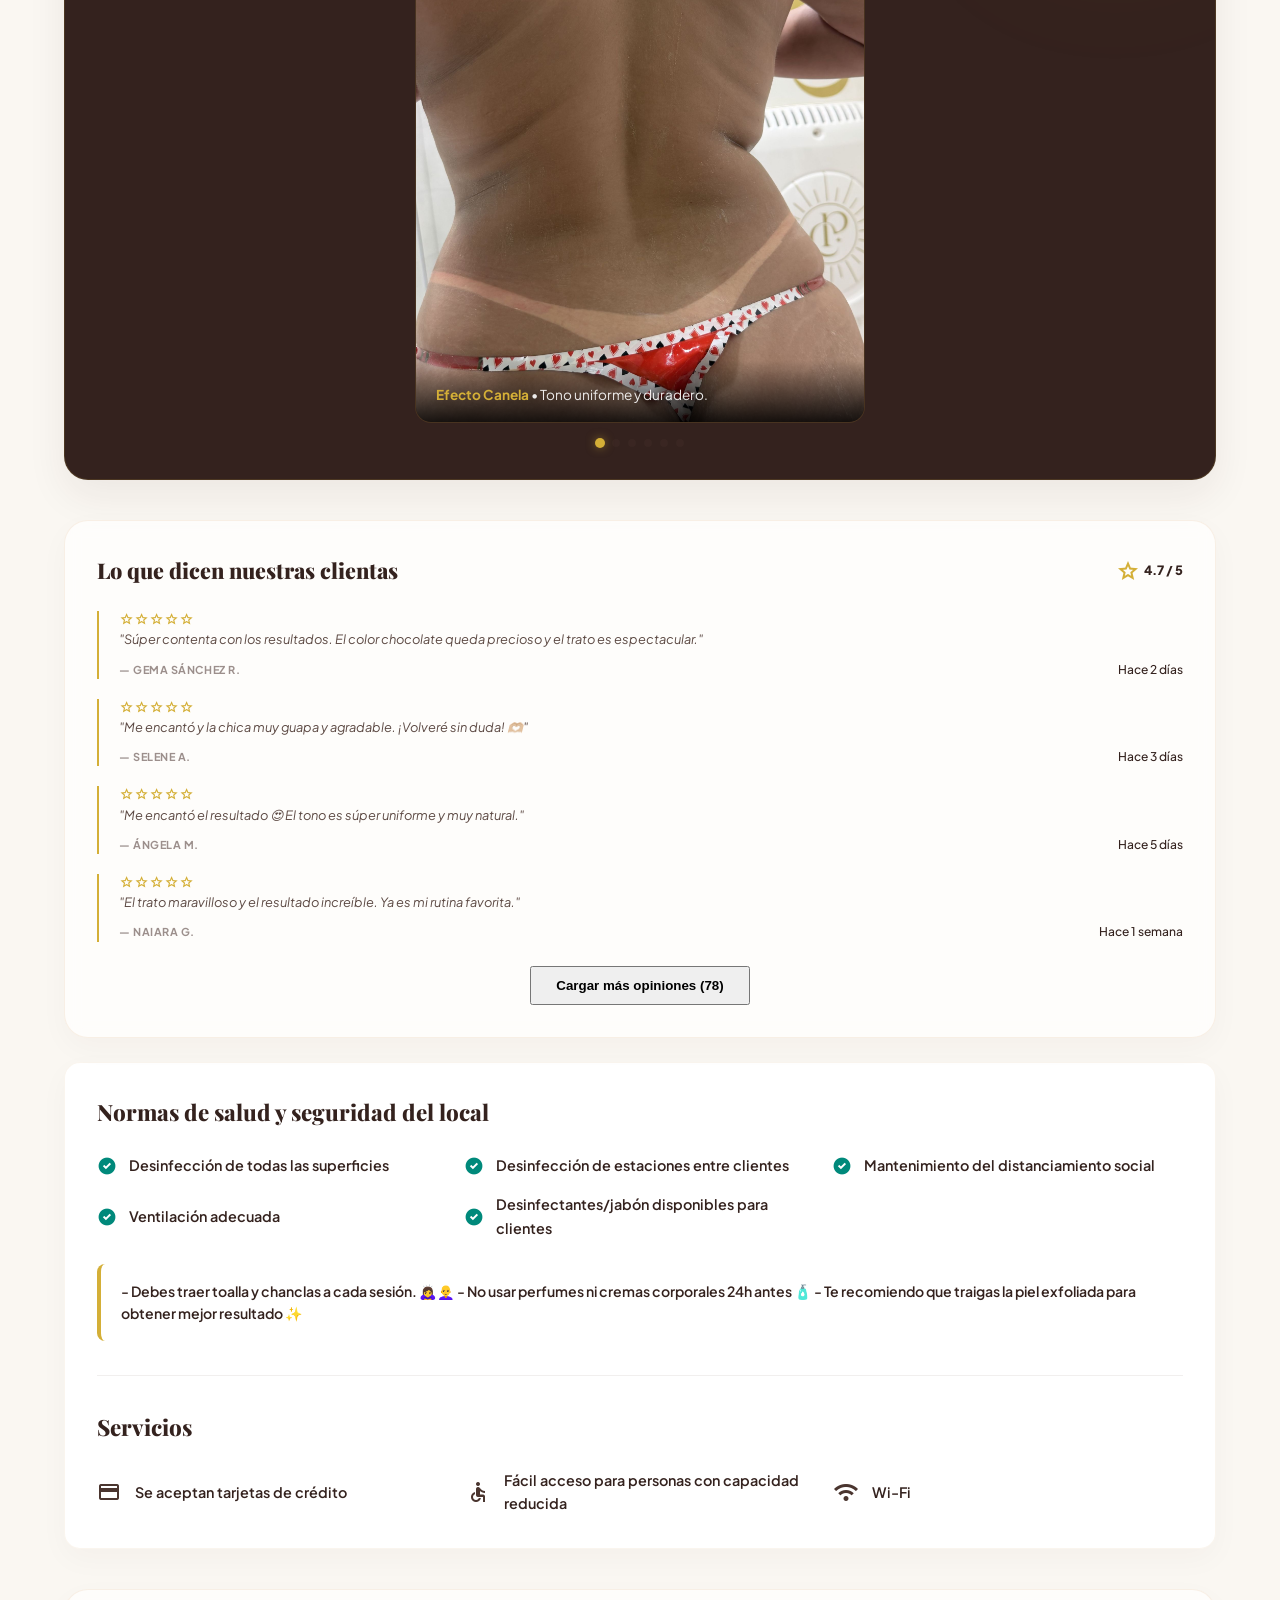
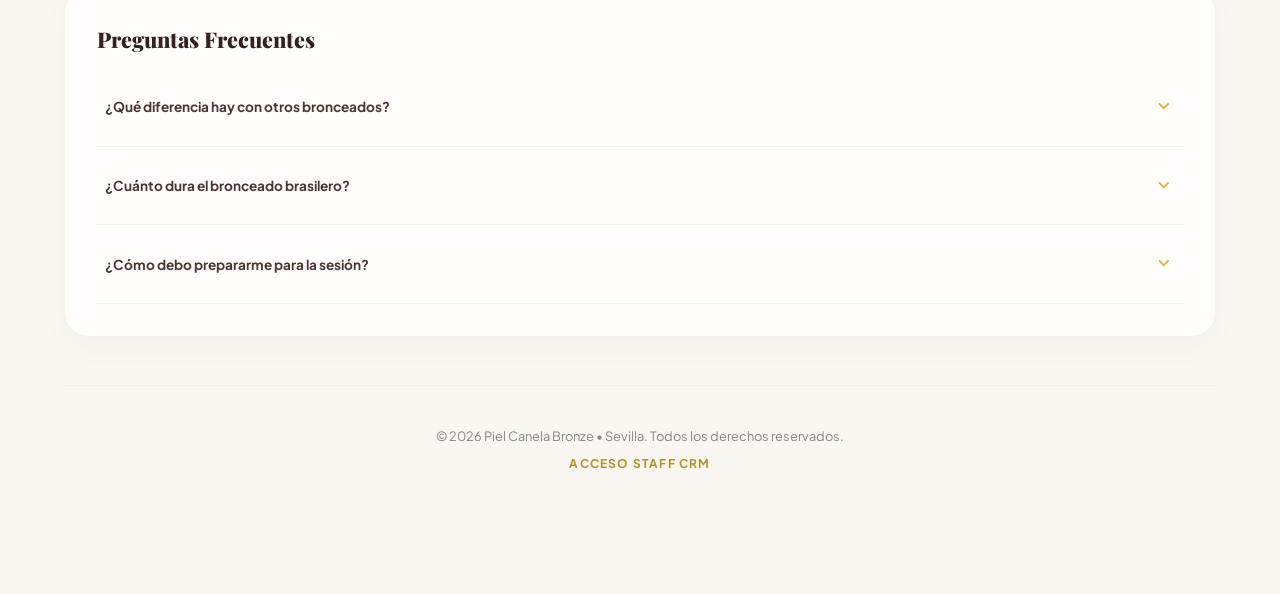
==== commit d2a592bf: "fix(modal): define .hidden class to fix step toggles and hide chatbot when modal is active" ====
--- a/index.html
+++ b/index.html
@@ -14,7 +14,7 @@
     <link href="https://fonts.googleapis.com/css2?family=Material+Symbols+Outlined:opsz,wght,FILL,GRAD@20..48,100..700,0..1,-50..200&display=swap" rel="stylesheet"/>
     
     <!-- Custom Style Sheet -->
-    <link rel="stylesheet" href="index.css?v=1.1.5"/>
+    <link rel="stylesheet" href="index.css?v=1.1.6"/>
 </head>
 <body class="loading-state">
 
@@ -1296,6 +1296,6 @@
     </div>
 
     <!-- Core Scripts -->
-    <script src="app.js?v=1.1.5"></script>
+    <script src="app.js?v=1.1.6"></script>
 </body>
 </html>
--- a/index.css
+++ b/index.css
@@ -55,6 +55,10 @@
     overflow: hidden;
 }
 
+.hidden {
+    display: none !important;
+}
+
 /* ----------------------------------------------------
    2. PRELOADER LOADING SCREEN
    ---------------------------------------------------- */
@@ -2848,7 +2852,15 @@
     color: var(--color-gold-light) !important;
 }
 
-
-
-
-
+/* Hide Chatbot when modals or drawers are open to prevent overlap/clicking issues */
+#booking-modal.active ~ #chatbot-wrapper,
+#appointments-drawer.active ~ #chatbot-wrapper,
+#about-modal.active ~ #chatbot-wrapper,
+#mobile-menu-drawer.active ~ #chatbot-wrapper {
+    display: none !important;
+}
+
+
+
+
+
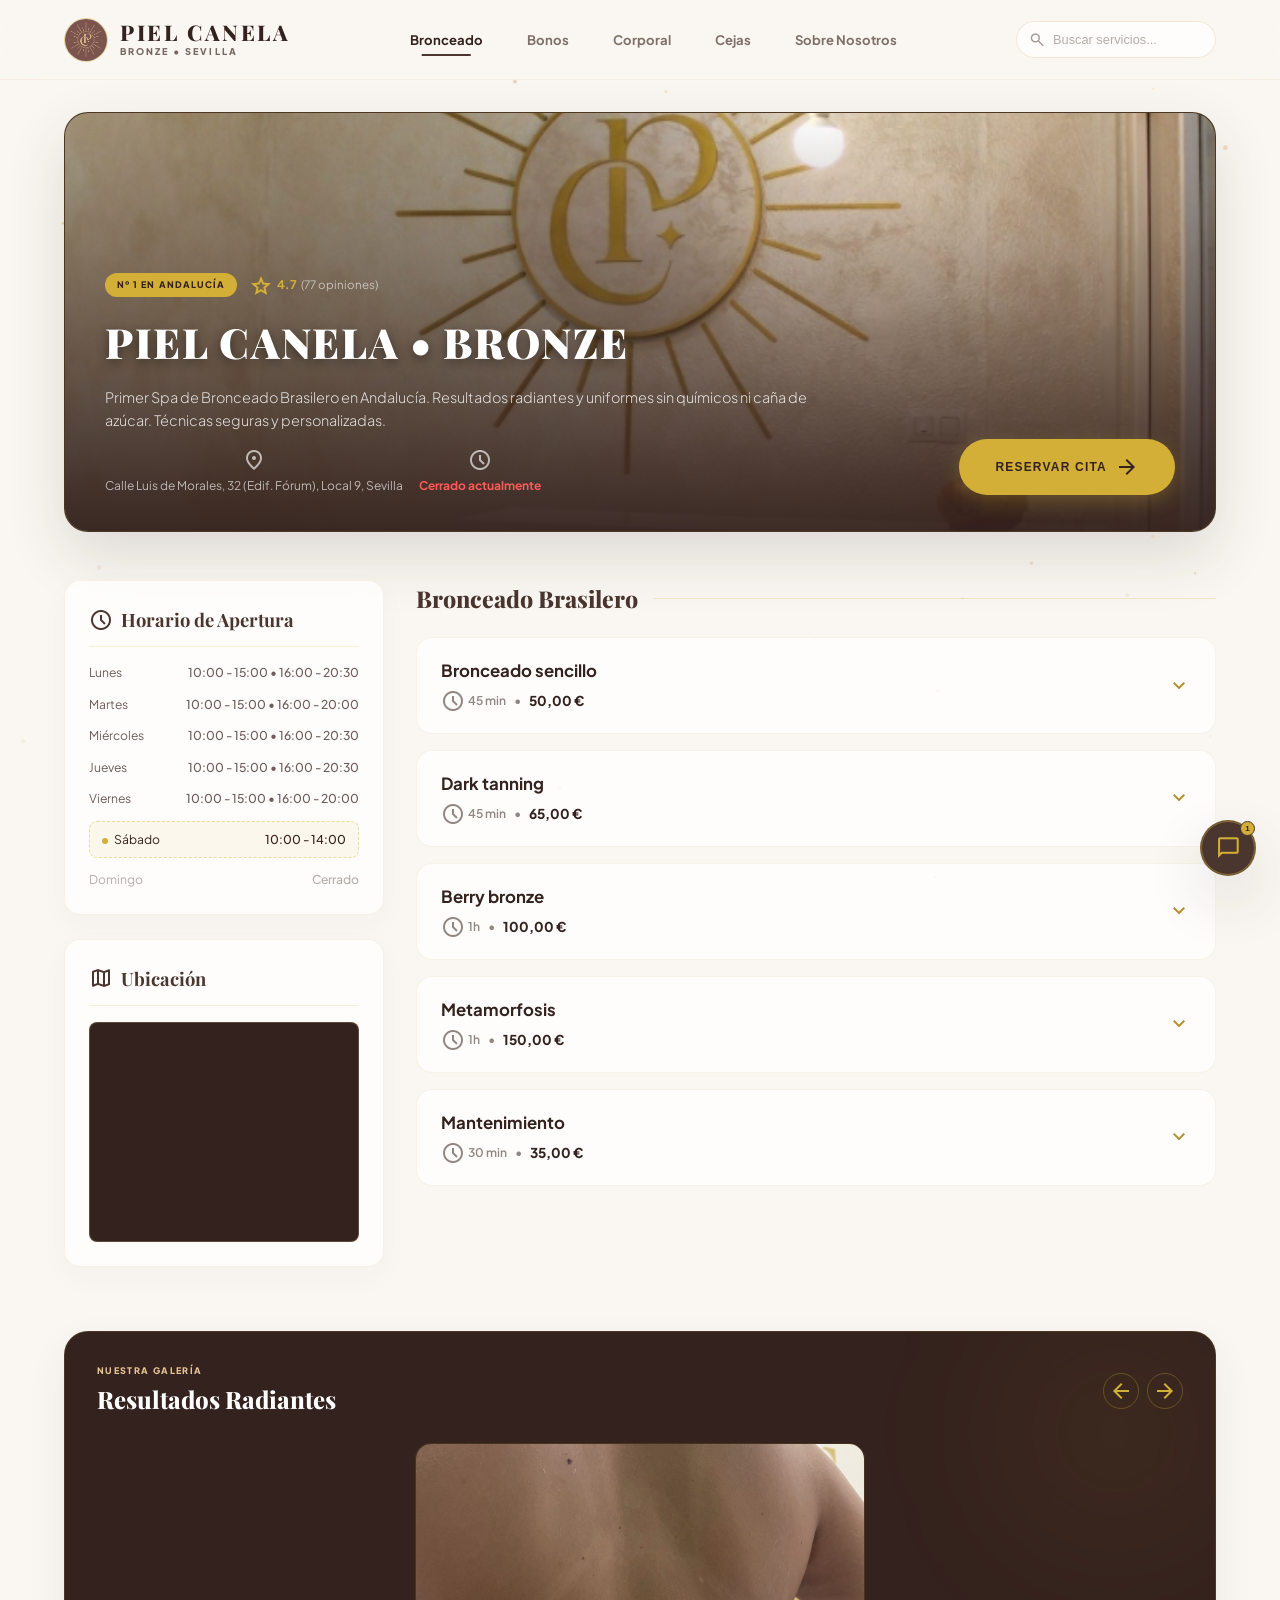
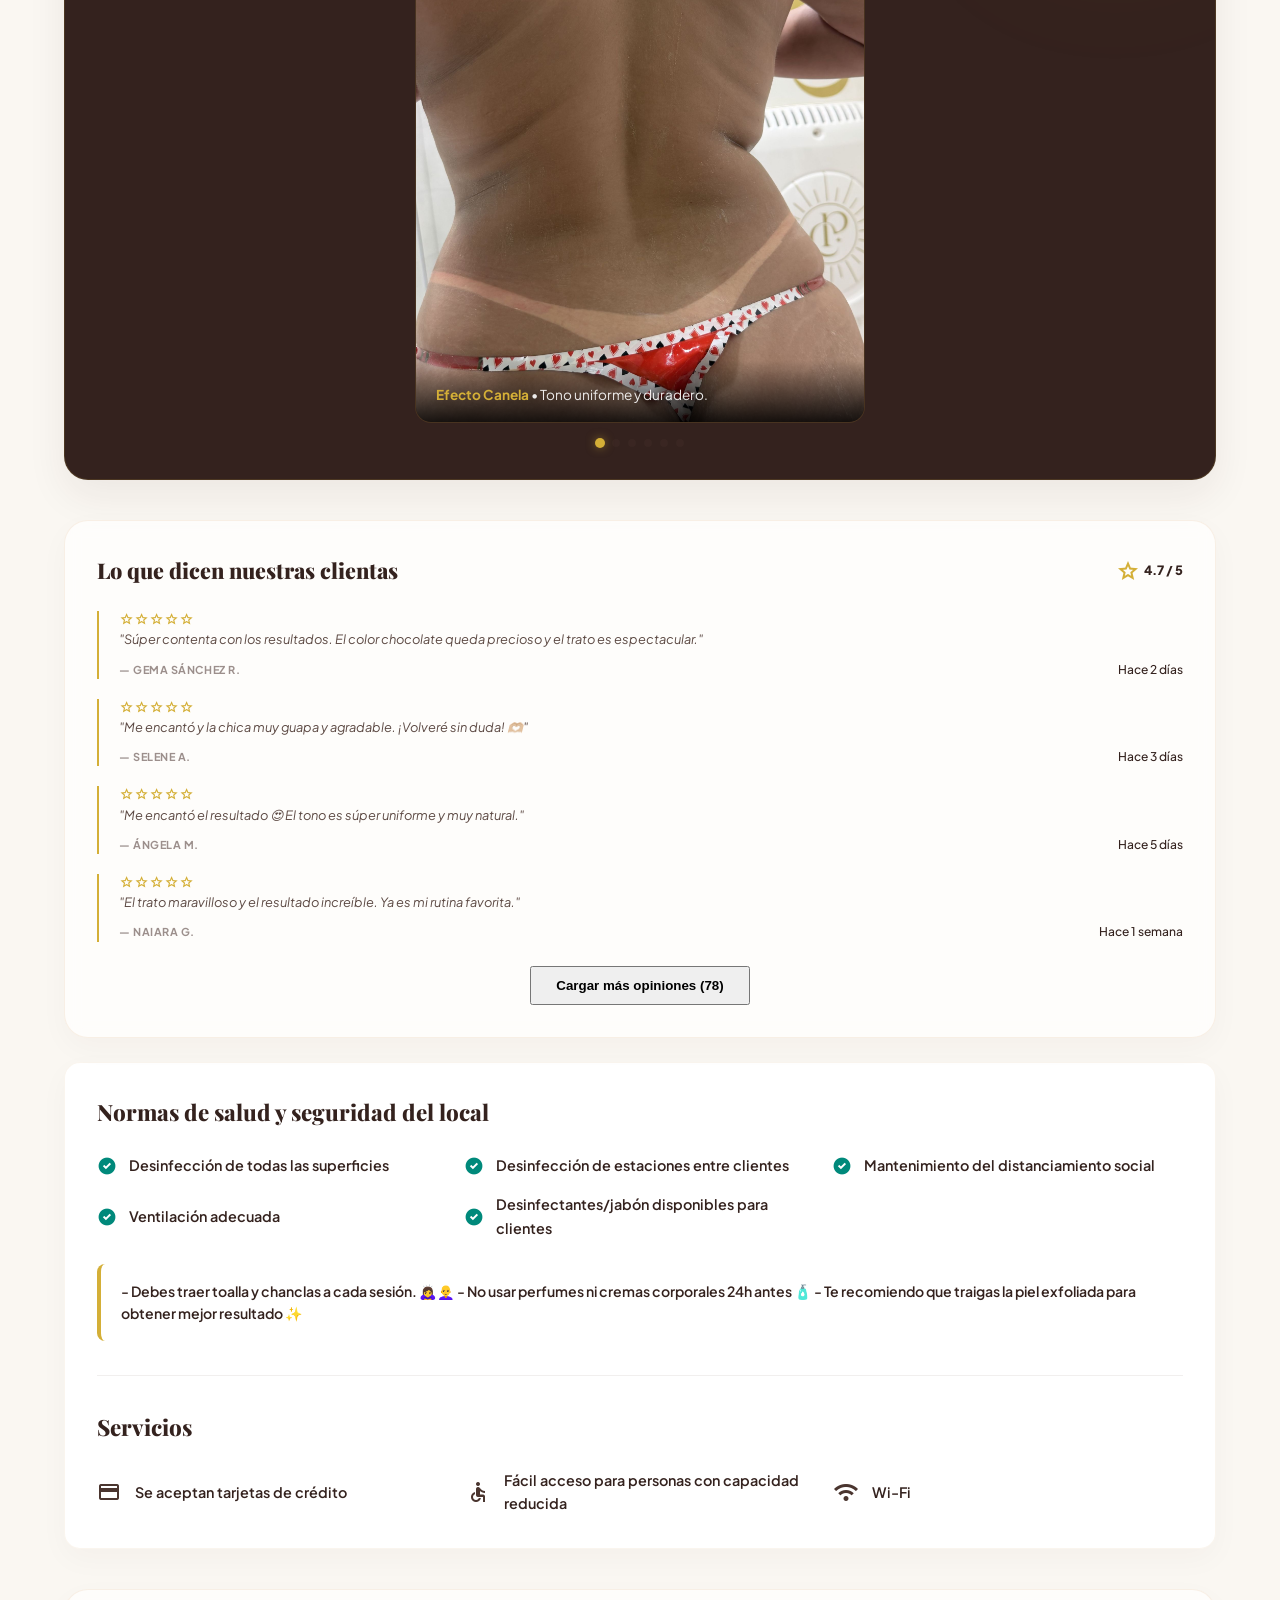
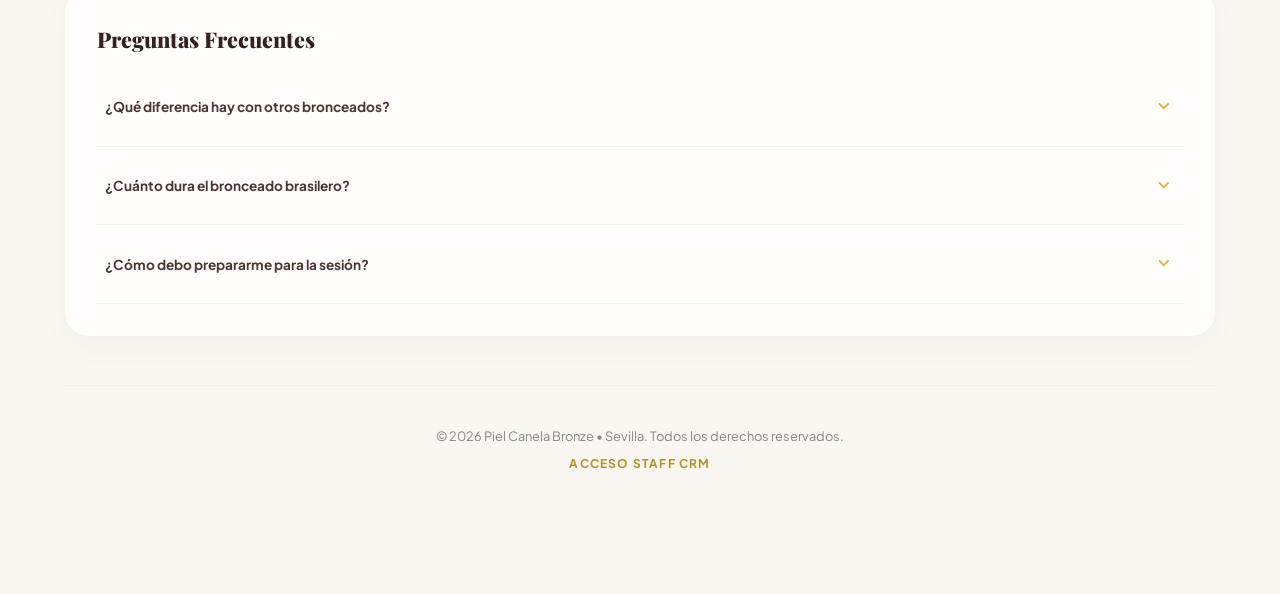
==== commit 6863932a: "feat(chatbot): expand quick replies to 12 swipeable buttons covering all categories" ====
--- a/index.html
+++ b/index.html
@@ -14,7 +14,7 @@
     <link href="https://fonts.googleapis.com/css2?family=Material+Symbols+Outlined:opsz,wght,FILL,GRAD@20..48,100..700,0..1,-50..200&display=swap" rel="stylesheet"/>
     
     <!-- Custom Style Sheet -->
-    <link rel="stylesheet" href="index.css?v=1.1.6"/>
+    <link rel="stylesheet" href="index.css?v=1.1.7"/>
 </head>
 <body class="loading-state">
 
@@ -1224,10 +1224,18 @@
 
             <!-- Chat Quick Replies Options -->
             <div class="chat-quick-replies" id="chat-quick-replies">
+                <button class="chat-reply-pill" data-action="reservar">Reservar cita 📅</button>
                 <button class="chat-reply-pill" data-action="recomendar">Recomendar bronceado 🤎</button>
+                <button class="chat-reply-pill" data-action="precios">Precios y servicios ✨</button>
                 <button class="chat-reply-pill" data-action="preparar">¿Cómo me preparo? 🧖‍♀️</button>
                 <button class="chat-reply-pill" data-action="donde">¿Dónde están? 📍</button>
-                <button class="chat-reply-pill" data-action="reservar">Reservar una cita 📅</button>
+                <button class="chat-reply-pill" data-action="horario">Horarios de apertura ⏰</button>
+                <button class="chat-reply-pill" data-action="financiar">Financiación CaixaBank 💳</button>
+                <button class="chat-reply-pill" data-action="normas">Normas y toalla 🛡️</button>
+                <button class="chat-reply-pill" data-action="duracion">¿Cuánto dura el tono? ⏳</button>
+                <button class="chat-reply-pill" data-action="cupones">Cupones descuento 🏷️</button>
+                <button class="chat-reply-pill" data-action="contacto">Contacto 📞</button>
+                <button class="chat-reply-pill" data-action="pago">Métodos de pago y WiFi ℹ️</button>
             </div>
 
             <!-- Chat Input Area -->
@@ -1296,6 +1304,6 @@
     </div>
 
     <!-- Core Scripts -->
-    <script src="app.js?v=1.1.6"></script>
+    <script src="app.js?v=1.1.7"></script>
 </body>
 </html>
--- a/index.css
+++ b/index.css
@@ -2236,8 +2236,16 @@
     background-color: var(--color-white);
     border-top: 1px solid rgba(212, 175, 55, 0.12);
     display: flex;
-    flex-wrap: wrap;
-    gap: 6px;
+    flex-wrap: nowrap;
+    overflow-x: auto;
+    gap: 8px;
+    -webkit-overflow-scrolling: touch;
+    -ms-overflow-style: none;
+    scrollbar-width: none;
+}
+
+.chat-quick-replies::-webkit-scrollbar {
+    display: none;
 }
 
 .chat-reply-pill {
@@ -2250,6 +2258,7 @@
     border-radius: var(--radius-full);
     cursor: pointer;
     transition: var(--transition-quick);
+    flex-shrink: 0;
 }
 
 .chat-reply-pill:hover {
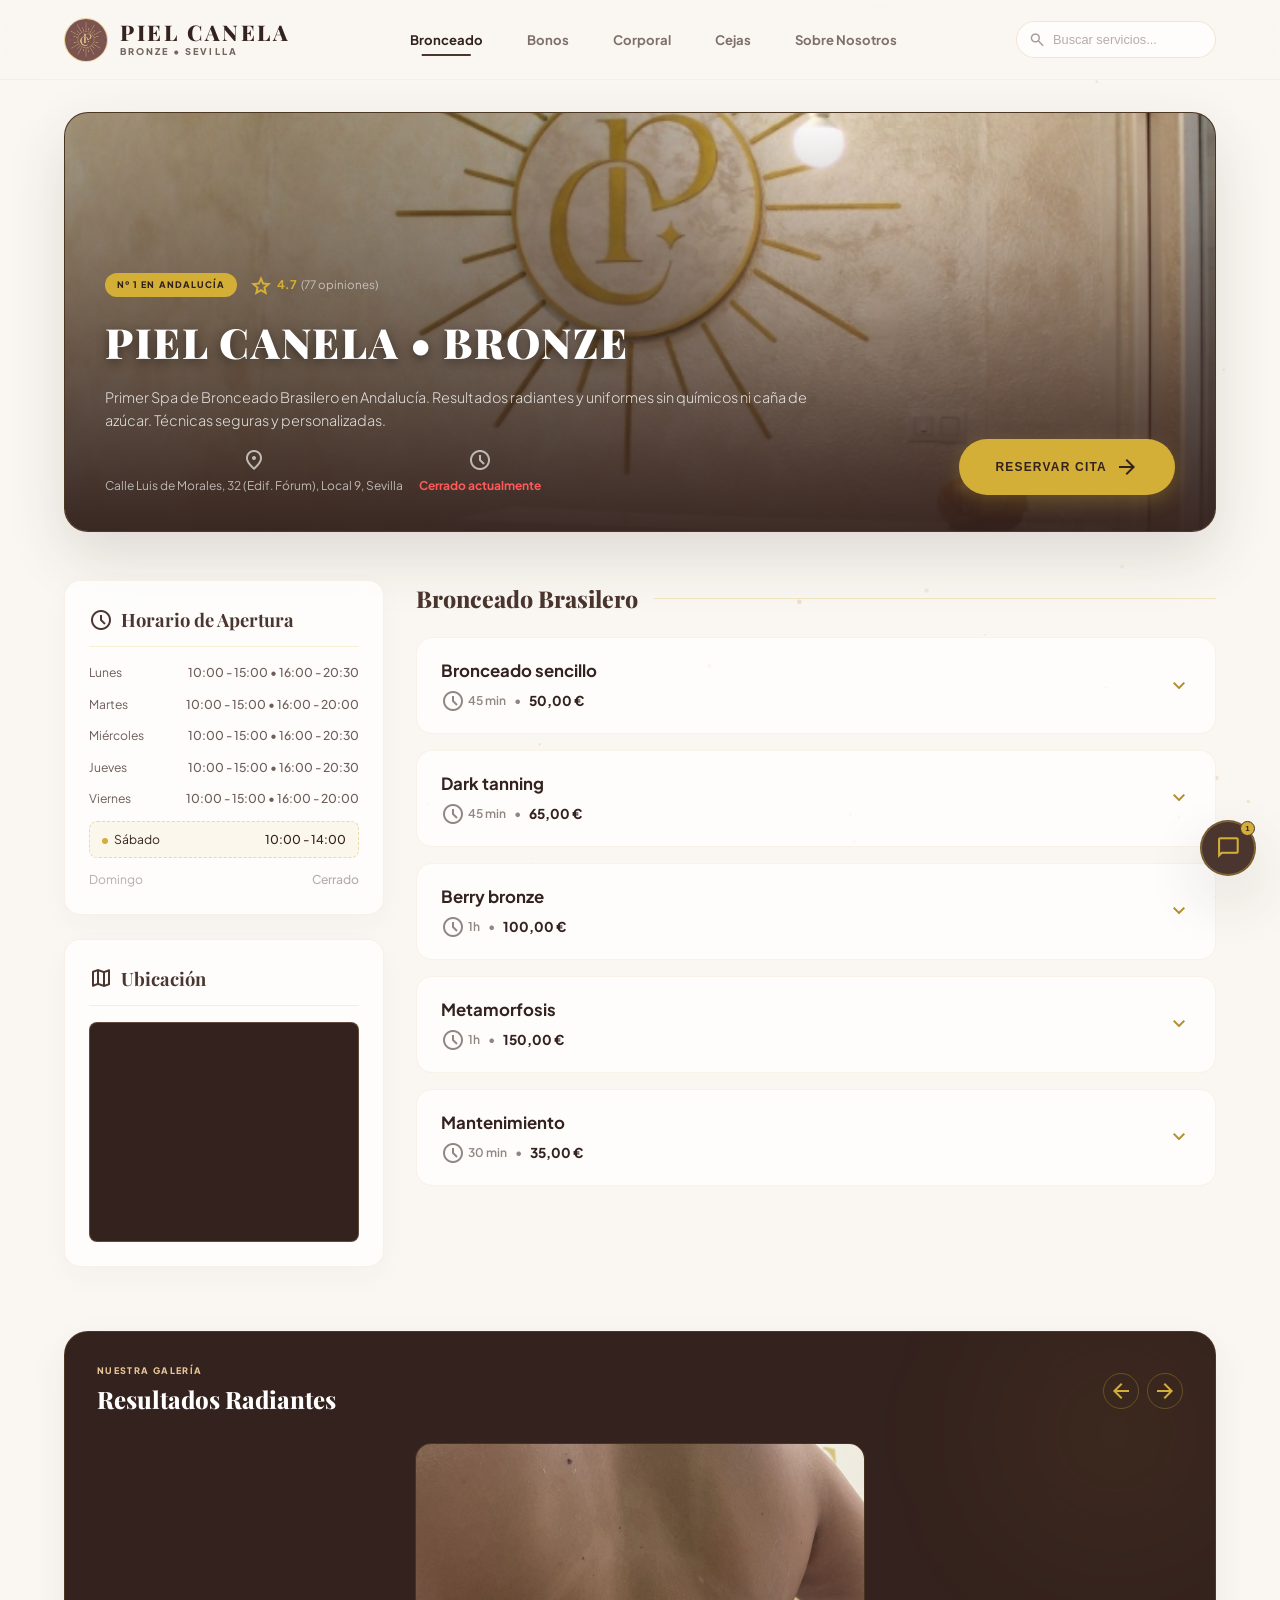
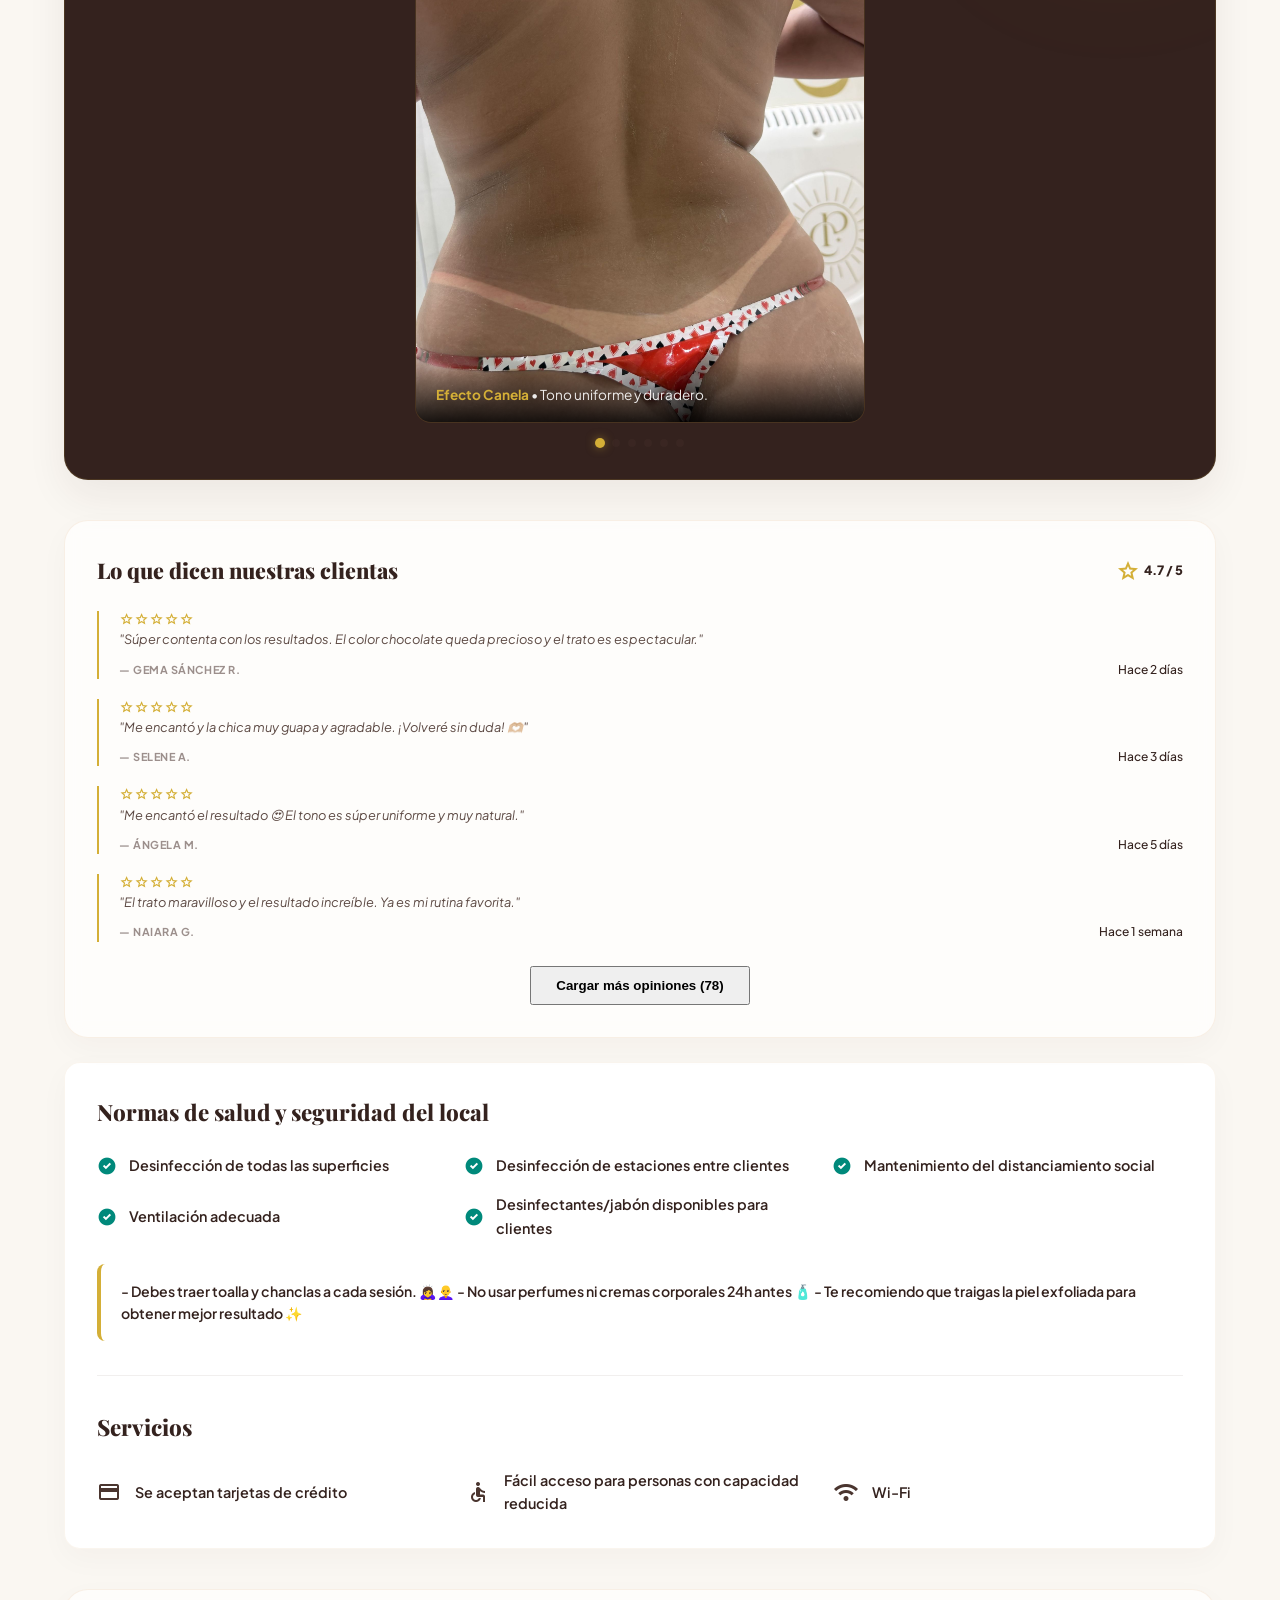
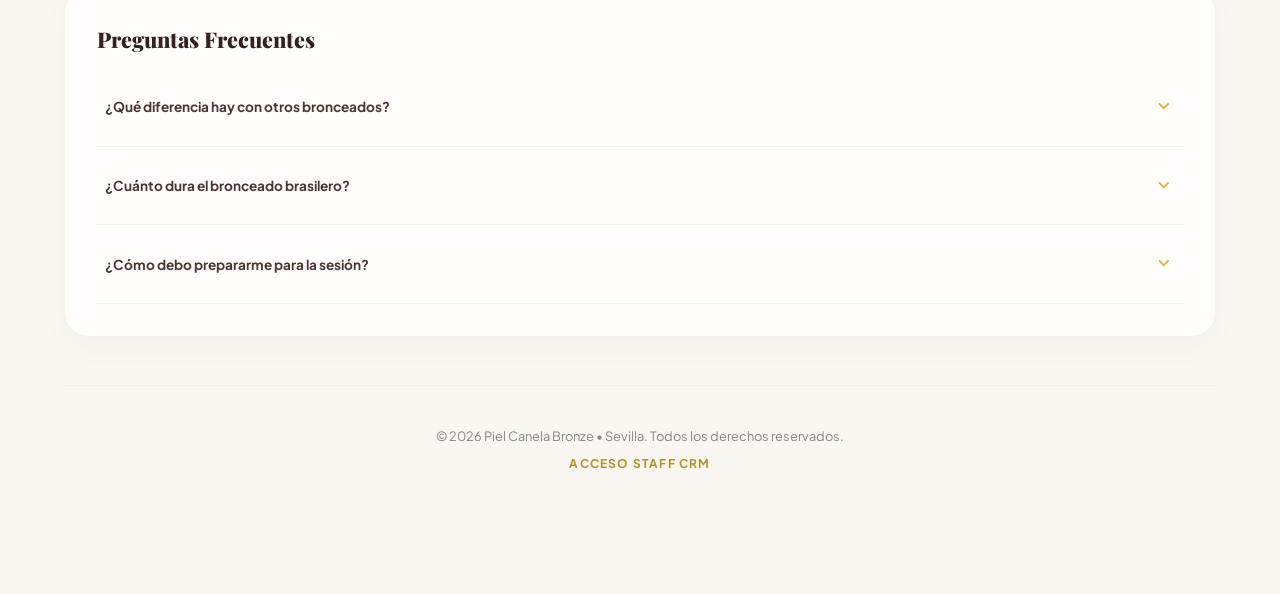
==== commit 8776f420: "fix(chatbot): add horizontal wheel scroll and visual scrollbar on PC for quick replies" ====
--- a/index.html
+++ b/index.html
@@ -14,7 +14,7 @@
     <link href="https://fonts.googleapis.com/css2?family=Material+Symbols+Outlined:opsz,wght,FILL,GRAD@20..48,100..700,0..1,-50..200&display=swap" rel="stylesheet"/>
     
     <!-- Custom Style Sheet -->
-    <link rel="stylesheet" href="index.css?v=1.1.7"/>
+    <link rel="stylesheet" href="index.css?v=1.1.8"/>
 </head>
 <body class="loading-state">
 
@@ -1304,6 +1304,6 @@
     </div>
 
     <!-- Core Scripts -->
-    <script src="app.js?v=1.1.7"></script>
+    <script src="app.js?v=1.1.8"></script>
 </body>
 </html>
--- a/index.css
+++ b/index.css
@@ -2248,6 +2248,29 @@
     display: none;
 }
 
+@media (hover: hover) {
+    .chat-quick-replies::-webkit-scrollbar {
+        display: block;
+        height: 4px;
+    }
+    .chat-quick-replies::-webkit-scrollbar-track {
+        background: rgba(74, 53, 47, 0.03);
+    }
+    .chat-quick-replies::-webkit-scrollbar-thumb {
+        background: var(--color-gold-light);
+        border-radius: var(--radius-full);
+    }
+    .chat-quick-replies::-webkit-scrollbar-thumb:hover {
+        background: var(--color-gold);
+    }
+    .chat-quick-replies {
+        -ms-overflow-style: auto; /* IE/Edge */
+        scrollbar-width: thin; /* Firefox */
+        scrollbar-color: var(--color-gold-light) rgba(74, 53, 47, 0.03); /* Firefox */
+        padding-bottom: 12px; /* Add breathing room for scrollbar */
+    }
+}
+
 .chat-reply-pill {
     background-color: rgba(212, 175, 55, 0.08);
     border: 1px solid rgba(212, 175, 55, 0.25);
